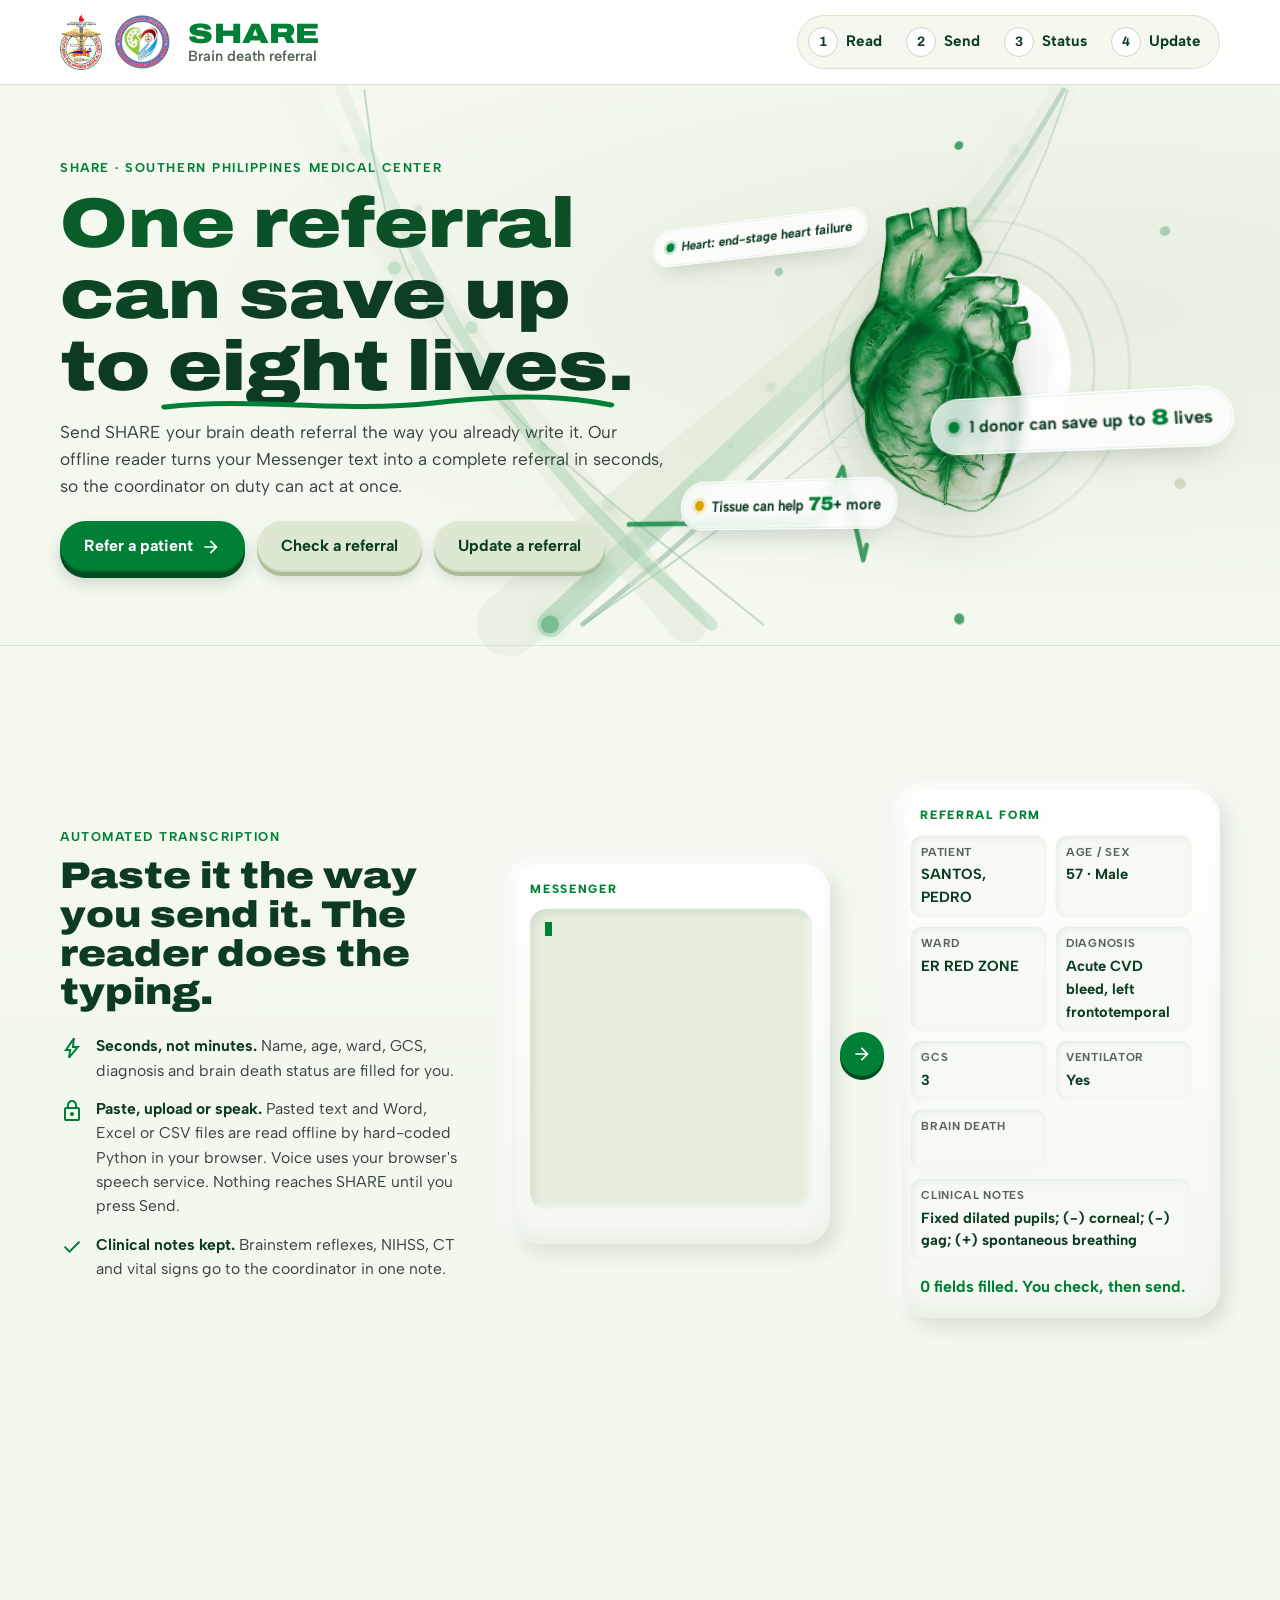
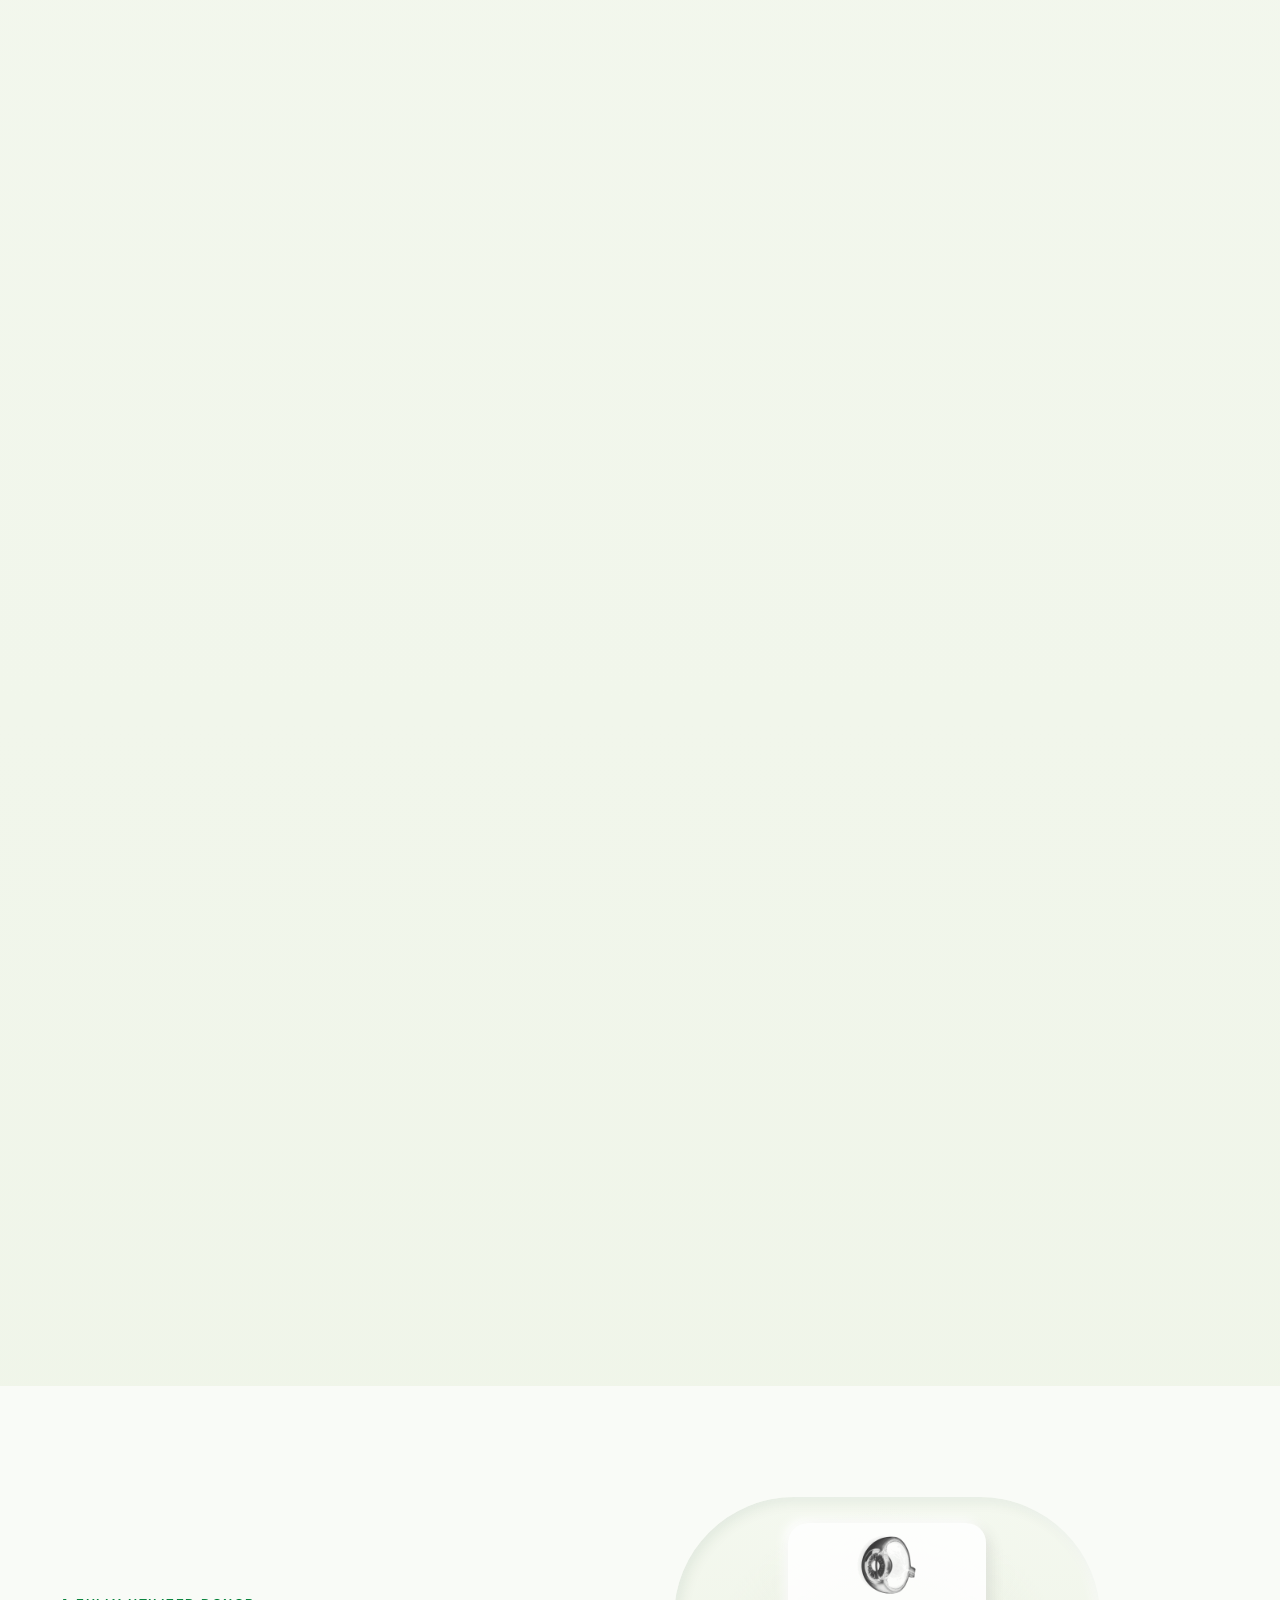
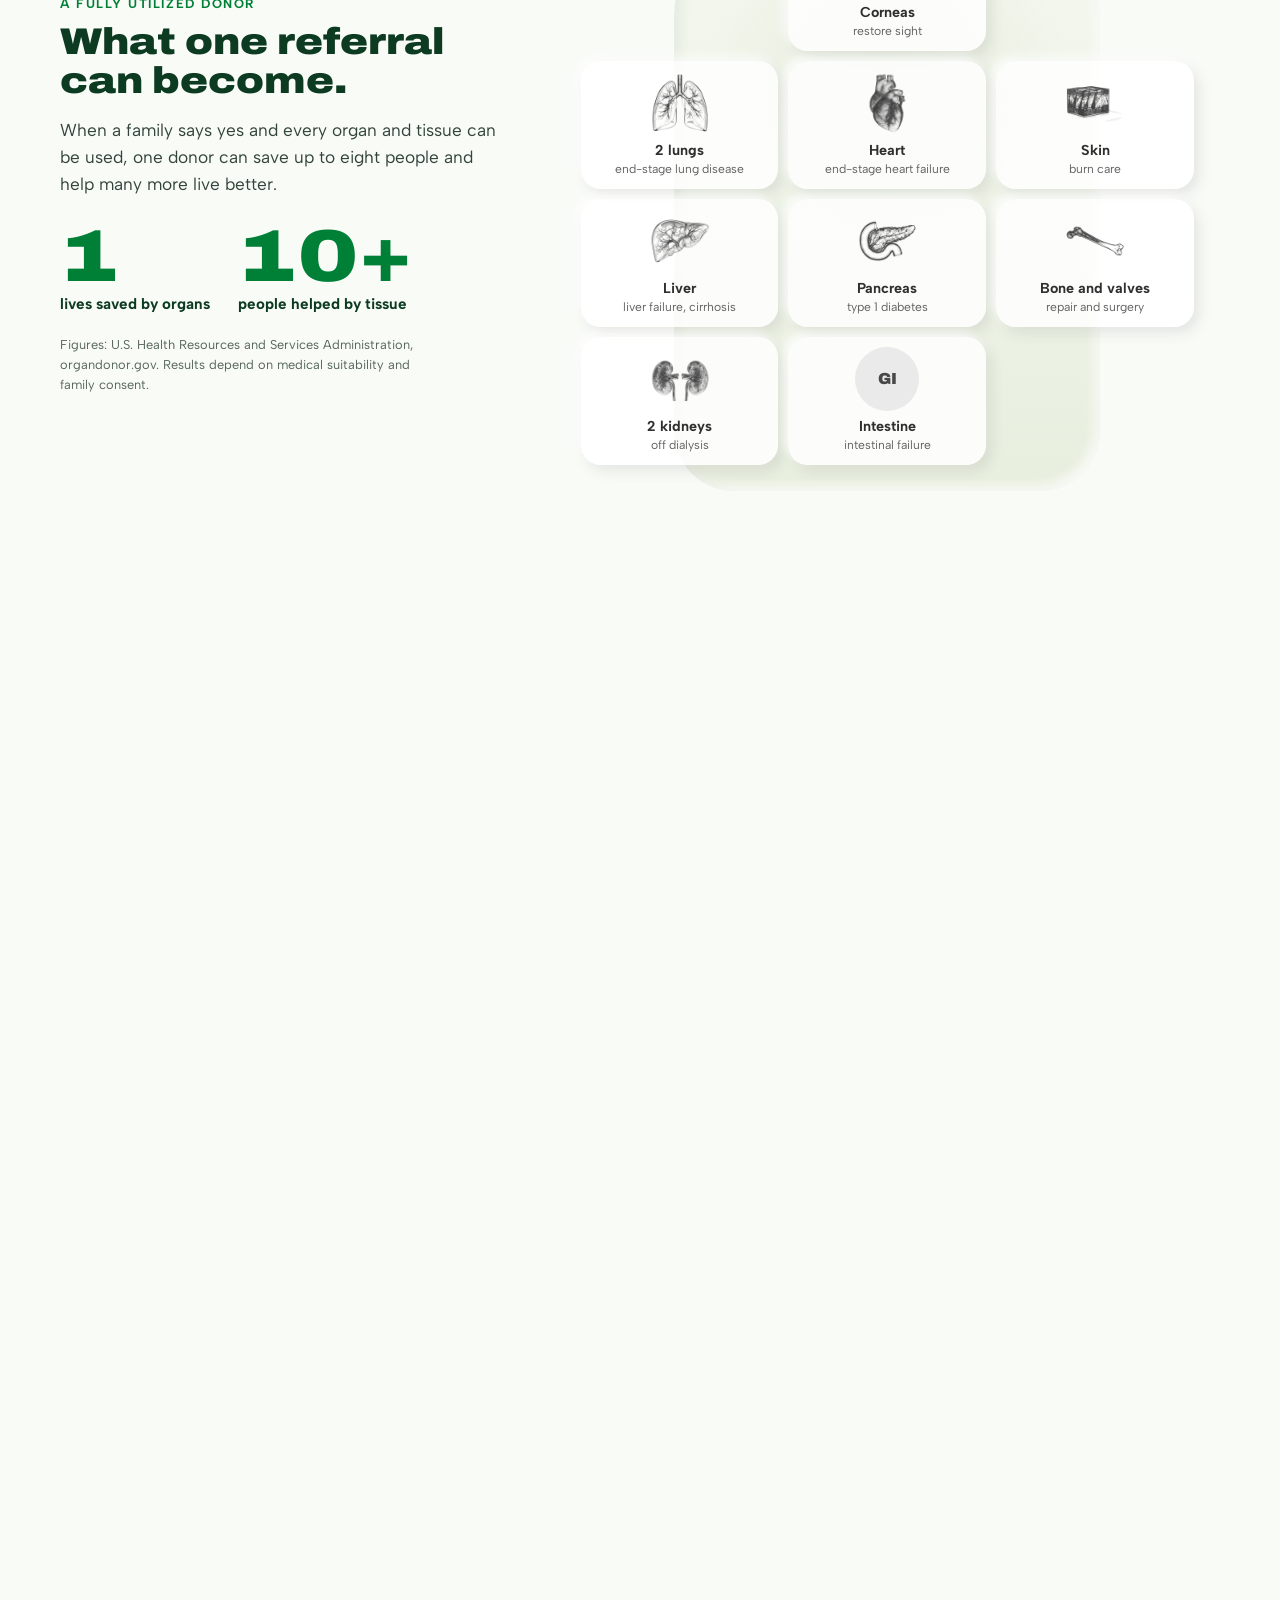
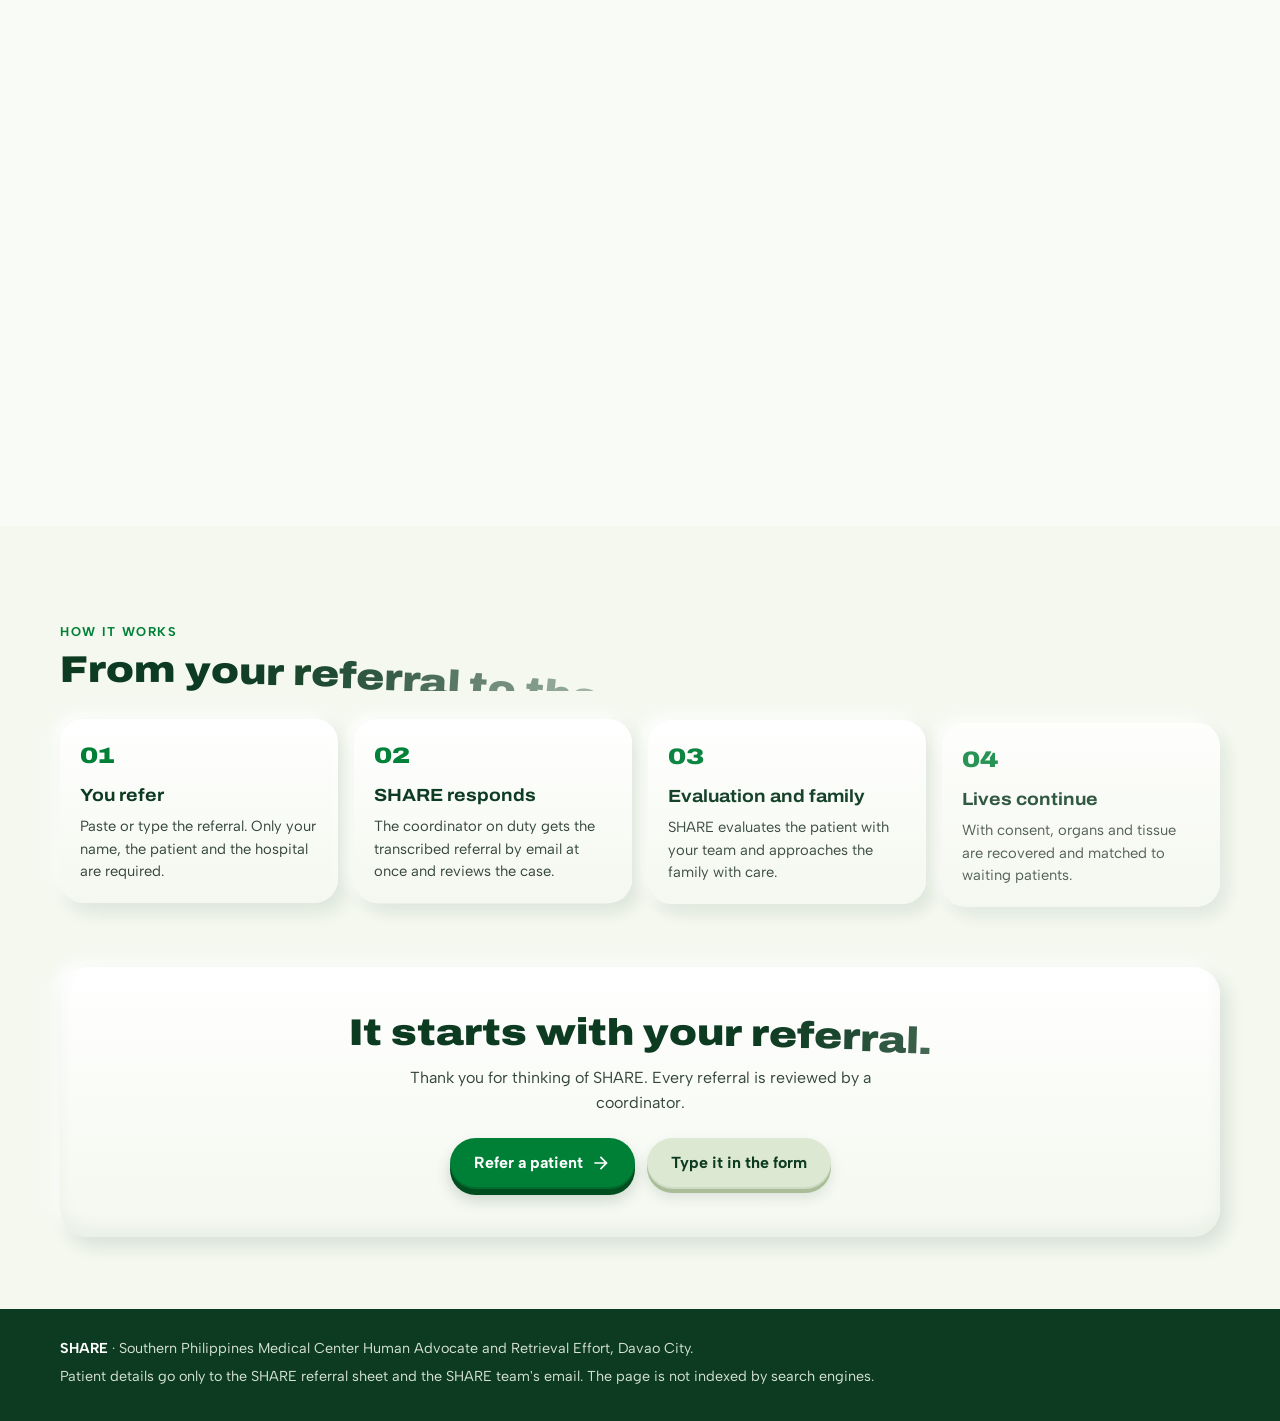
==== index.html @ 04773ea3 "Read page: upload Word, Excel, CSV or text files read offline, and speak via the browser speech serv" ====
<!doctype html>
<html lang="en">
<head>
  <meta charset="utf-8" />
  <meta name="viewport" content="width=device-width, initial-scale=1, viewport-fit=cover" />
  <title>SHARE brain death referral</title>
  <meta name="description" content="Refer a patient with brain death to SHARE. Paste the referral and the offline reader fills the form. One donor can save up to 8 lives." />
  <meta name="robots" content="noindex, nofollow" />
  <meta name="theme-color" content="#008037" />
  <script>
    // Old thank-you emails link to the site root with #status?ref=SHR-XXXXXX. Send them to the status page.
    (function () {
      var m = /^#status\?ref=([A-Za-z0-9-]+)/.exec(location.hash);
      if (m) location.replace('status.html?ref=' + encodeURIComponent(m[1].toUpperCase()));
    })();
  </script>
  <link rel="icon" type="image/png" href="assets/favicon.png" />
  <link rel="preconnect" href="https://fonts.googleapis.com" />
  <link rel="preconnect" href="https://fonts.gstatic.com" crossorigin />
  <link href="https://fonts.googleapis.com/css2?family=Albert+Sans:wght@400;500;600;700&family=Archivo:wdth,wght@62..125,500..900&display=swap" rel="stylesheet" />
  <link rel="stylesheet" href="css/styles.css?v=20" />
  <link rel="stylesheet" href="css/landing.css?v=3" />
  <link rel="preload" as="image" href="assets/art/heart.webp" />
  <script src="js/config.js?v=9"></script>
</head>
<body class="page-landing">
  <svg width="0" height="0" style="position:absolute" aria-hidden="true">
    <symbol id="i-arrow" viewBox="0 -960 960 960"><path d="M647-440H160v-80h487L423-744l57-56 320 320-320 320-57-56 224-224Z"/></symbol>
    <symbol id="i-bolt" viewBox="0 -960 960 960"><path d="m422-232 207-248H469l29-227-185 267h139l-30 208ZM320-80l40-280H160l360-520h80l-40 320h240L400-80h-80Z"/></symbol>
    <symbol id="i-lock" viewBox="0 -960 960 960"><path d="M240-80q-33 0-56.5-23.5T160-160v-400q0-33 23.5-56.5T240-640h40v-80q0-83 58.5-141.5T480-920q83 0 141.5 58.5T680-720v80h40q33 0 56.5 23.5T800-560v400q0 33-23.5 56.5T720-80H240Zm0-80h480v-400H240v400Zm240-120q33 0 56.5-23.5T560-360q0-33-23.5-56.5T480-440q-33 0-56.5 23.5T400-360q0 33 23.5 56.5T480-280ZM360-640h240v-80q0-50-35-85t-85-35q-50 0-85 35t-35 85v80Z"/></symbol>
    <filter id="organ-morph" x="-20%" y="-20%" width="140%" height="140%" color-interpolation-filters="sRGB">
      <feTurbulence type="fractalNoise" baseFrequency="0.014" numOctaves="2" seed="7" result="noise"/>
      <feDisplacementMap id="organ-morph-map" in="SourceGraphic" in2="noise" scale="0" xChannelSelector="R" yChannelSelector="G"/>
    </filter>
    <symbol id="i-check" viewBox="0 -960 960 960"><path d="M382-240 154-468l57-57 171 171 367-367 57 57-424 424Z"/></symbol>
  </svg>

  <a class="skip-link" href="#main">Skip to the content</a>

  <header class="topbar">
    <div class="wrap topbar-inner">
      <a class="brand" href="./" aria-label="SHARE referral, home page">
        <img class="brand-spmc" src="assets/spmc_logo.webp" width="42" height="56" alt="Southern Philippines Medical Center logo" />
        <img class="brand-share" src="assets/share_logo.webp" width="56" height="56" alt="SHARE logo" />
        <span class="brand-text"><b>SHARE</b><small>Brain death referral</small></span>
      </a>
      <nav class="stepnav" aria-label="Referral steps">
        <a href="read.html"><b>1</b><span>Read</span></a>
        <a href="form.html"><b>2</b><span>Send</span></a>
        <a href="status.html"><b>3</b><span>Status</span></a>
        <a href="update.html"><b>4</b><span>Update</span></a>
      </nav>
    </div>
  </header>

  <main id="main">
    <!-- Hero -->
    <section class="hero hero-landing" data-hero aria-labelledby="hero-title">
      <div class="wrap hero-grid">
        <div class="hero-copy">
          <p class="kicker">SHARE · Southern Philippines Medical Center</p>
          <h1 id="hero-title">One referral can save up to <span class="hl"><span class="hl-num">eight</span> lives<svg class="hl-line" viewBox="0 0 300 24" preserveAspectRatio="none" aria-hidden="true" focusable="false"><path pathLength="1" d="M4 16 C 60 6, 120 22, 180 12 S 270 6, 296 14"/></svg></span>.</h1>
          <p class="lede">Send SHARE your brain death referral the way you already write it. Our offline reader turns your Messenger text into a complete referral in seconds, so the coordinator on duty can act at once.</p>
          <div class="hero-actions">
            <a class="btn-primary" href="read.html">Refer a patient<svg class="icon" aria-hidden="true"><use href="#i-arrow"/></svg></a>
            <a class="btn-ghost" href="status.html">Check a referral</a>
            <a class="btn-ghost" href="update.html">Update a referral</a>
          </div>
        </div>
        <div class="stage" aria-hidden="true">
          <div class="scene">
            <span class="layer plane"></span>
            <span class="layer ring"></span>
            <svg class="layer pulse" viewBox="0 0 400 80"><path pathLength="1000" d="M0 50 H120 L135 50 L150 18 L165 72 L180 8 L195 50 H260 L272 50 L282 34 L292 50 H400"/></svg>
            <span class="layer orbit"><i></i><i></i><i></i><i></i><i></i><i></i></span>
            <span class="layer organ organ-stack" data-morph>
              <img class="is-on" src="assets/art/heart.webp" width="560" height="560" alt="" data-label="Heart: end-stage heart failure" />
              <img src="assets/art/lungs.webp" width="320" height="320" alt="" data-label="2 lungs: end-stage lung disease" />
              <img src="assets/art/liver.webp" width="560" height="560" alt="" data-label="Liver: liver failure, cirrhosis" />
              <img src="assets/art/kidneys.webp" width="560" height="560" alt="" data-label="2 kidneys: free 2 people from dialysis" />
              <img src="assets/art/pancreas.webp" width="320" height="320" alt="" data-label="Pancreas: type 1 diabetes" />
              <img src="assets/art/eyes.webp" width="320" height="320" alt="" data-label="Corneas: restore sight" />
            </span>
            <span class="layer glass chip-1"><b class="dot-ok"></b><span data-organ-label>Heart: end-stage heart failure</span></span>
            <span class="layer glass chip-2"><b class="dot-ok"></b><span>1 donor can save up to <strong data-count="8">8</strong> lives</span></span>
            <span class="layer glass chip-3"><b class="dot-wait"></b><span>Tissue can help <strong data-count="75">75</strong>+ more</span></span>
          </div>
        </div>
      </div>
    </section>

    <!-- Transcription demo: pinned, scroll-driven -->
    <section class="scrub demo" data-scrub="demo" aria-labelledby="demo-title">
      <div class="scrub-sticky">
        <div class="wrap demo-grid">
          <div class="demo-copy">
            <p class="kicker">Automated transcription</p>
            <h2 id="demo-title">Paste it the way you send it. The reader does the typing.</h2>
            <ul class="facts">
              <li><svg class="icon" aria-hidden="true"><use href="#i-bolt"/></svg><span><b>Seconds, not minutes.</b> Name, age, ward, GCS, diagnosis and brain death status are filled for you.</span></li>
              <li><svg class="icon" aria-hidden="true"><use href="#i-lock"/></svg><span><b>Paste, upload or speak.</b> Pasted text and Word, Excel or CSV files are read offline by hard-coded Python in your browser. Voice uses your browser's speech service. Nothing reaches SHARE until you press Send.</span></li>
              <li><svg class="icon" aria-hidden="true"><use href="#i-check"/></svg><span><b>Clinical notes kept.</b> Brainstem reflexes, NIHSS, CT and vital signs go to the coordinator in one note.</span></li>
            </ul>
          </div>

          <div class="demo-stage">
            <div class="panel demo-chat" aria-label="Example referral text">
              <p class="demo-label">Messenger</p>
              <pre class="demo-text" data-type>Good evening doctors!
Respectfully referring patient:
NAME: SANTOS, PEDRO
AGE/SEX: 57/M
LOCATION: ER RED ZONE
CURRENT WORKING IMPRESSION:
ACUTE CVD BLEED, LEFT FRONTOTEMPORAL, ICH SCORE 4
NEURO PE: GCS 3, fixed dilated pupils,
(-) corneal, (-) gag, (+) spontaneous breathing
Intubated, on MV
Will not proceed with BD yet.</pre>
            </div>
            <div class="demo-arrow" aria-hidden="true"><svg class="icon"><use href="#i-arrow"/></svg></div>
            <div class="panel demo-form" aria-label="Fields the reader fills">
              <p class="demo-label">Referral form</p>
              <dl class="demo-fields">
                <div data-field><dt>Patient</dt><dd>SANTOS, PEDRO</dd></div>
                <div data-field><dt>Age / sex</dt><dd>57 · Male</dd></div>
                <div data-field><dt>Ward</dt><dd>ER RED ZONE</dd></div>
                <div data-field><dt>Diagnosis</dt><dd>Acute CVD bleed, left frontotemporal</dd></div>
                <div data-field><dt>GCS</dt><dd>3</dd></div>
                <div data-field><dt>Ventilator</dt><dd>Yes</dd></div>
                <div data-field><dt>Brain death</dt><dd>Not yet</dd></div>
                <div data-field class="wide"><dt>Clinical notes</dt><dd>Fixed dilated pupils; (-) corneal; (-) gag; (+) spontaneous breathing</dd></div>
              </dl>
              <p class="demo-done"><span data-filled>8</span> fields filled. You check, then send.</p>
            </div>
          </div>
        </div>
      </div>
    </section>

    <!-- Donor body map: pinned, scroll-driven -->
    <section class="scrub donor" data-scrub="donor" aria-labelledby="donor-title">
      <div class="scrub-sticky">
        <div class="wrap donor-grid">
          <div class="donor-copy">
            <p class="kicker">A fully utilized donor</p>
            <h2 id="donor-title">What one referral can become.</h2>
            <p class="lede">When a family says yes and every organ and tissue can be used, one donor can save up to eight people and help many more live better.</p>
            <div class="tally" aria-live="off">
              <div><p class="num"><strong data-lives>8</strong></p><span>lives saved by organs</span></div>
              <div><p class="num"><strong data-tissue>75</strong>+</p><span>people helped by tissue</span></div>
            </div>
            <p class="source">Figures: U.S. Health Resources and Services Administration, organdonor.gov. Results depend on medical suitability and family consent.</p>
          </div>

          <ol class="body-map" aria-label="Organs and tissue from one donor">
            <li class="o-eyes" data-organ data-kind="tissue"><img src="assets/art/eyes.webp" width="320" height="320" alt="" loading="lazy" /><b>Corneas</b><span>restore sight</span></li>
            <li class="o-lungs" data-organ data-lives="2"><img src="assets/art/lungs.webp" width="320" height="320" alt="" loading="lazy" /><b>2 lungs</b><span>end-stage lung disease</span></li>
            <li class="o-heart" data-organ data-lives="1"><img src="assets/art/heart.webp" width="560" height="560" alt="" loading="lazy" /><b>Heart</b><span>end-stage heart failure</span></li>
            <li class="o-liver" data-organ data-lives="1"><img src="assets/art/liver.webp" width="560" height="560" alt="" loading="lazy" /><b>Liver</b><span>liver failure, cirrhosis</span></li>
            <li class="o-pancreas" data-organ data-lives="1"><img src="assets/art/pancreas.webp" width="320" height="320" alt="" loading="lazy" /><b>Pancreas</b><span>type 1 diabetes</span></li>
            <li class="o-kidneys" data-organ data-lives="2"><img src="assets/art/kidneys.webp" width="560" height="560" alt="" loading="lazy" /><b>2 kidneys</b><span>off dialysis</span></li>
            <li class="o-intestine" data-organ data-lives="1"><span class="no-art" aria-hidden="true">GI</span><b>Intestine</b><span>intestinal failure</span></li>
            <li class="o-skin" data-organ data-kind="tissue"><img src="assets/art/skin.webp" width="320" height="320" alt="" loading="lazy" /><b>Skin</b><span>burn care</span></li>
            <li class="o-bones" data-organ data-kind="tissue"><img src="assets/art/bones.webp" width="320" height="320" alt="" loading="lazy" /><b>Bone and valves</b><span>repair and surgery</span></li>
          </ol>
        </div>
      </div>
    </section>

    <!-- Path from referral to recipients -->
    <section class="path wrap" aria-labelledby="path-title">
      <p class="kicker">How it works</p>
      <h2 id="path-title">From your referral to the recipients.</h2>
      <ol class="path-steps">
        <li data-step><b>01</b><h3>You refer</h3><p>Paste or type the referral. Only your name, the patient and the hospital are required.</p></li>
        <li data-step><b>02</b><h3>SHARE responds</h3><p>The coordinator on duty gets the transcribed referral by email at once and reviews the case.</p></li>
        <li data-step><b>03</b><h3>Evaluation and family</h3><p>SHARE evaluates the patient with your team and approaches the family with care.</p></li>
        <li data-step><b>04</b><h3>Lives continue</h3><p>With consent, organs and tissue are recovered and matched to waiting patients.</p></li>
      </ol>
    </section>

    <!-- Final call to action -->
    <section class="cta wrap" aria-labelledby="cta-title">
      <div class="panel cta-panel">
        <h2 id="cta-title">It starts with your referral.</h2>
        <p>Thank you for thinking of SHARE. Every referral is reviewed by a coordinator.</p>
        <div class="hero-actions">
          <a class="btn-primary" href="read.html">Refer a patient<svg class="icon" aria-hidden="true"><use href="#i-arrow"/></svg></a>
          <a class="btn-ghost" href="form.html">Type it in the form</a>
        </div>
      </div>
    </section>
  </main>

  <footer class="footer">
    <div class="wrap">
      <p><b>SHARE</b> &middot; Southern Philippines Medical Center Human Advocate and Retrieval Effort, Davao City.</p>
      <p>Patient details go only to the SHARE referral sheet and the SHARE team's email. The page is not indexed by search engines.</p>
    </div>
  </footer>

  <script src="js/vendor/anime.umd.min.js?v=4.5.0"></script>
  <script src="js/common.js?v=3"></script>
  <script src="js/ribbon.js?v=6"></script>
  <script src="js/motion.js?v=8"></script>
  <script src="js/clickfx.js?v=3"></script>
  <script src="js/landing.js?v=3"></script>
</body>
</html>
---- css/styles.css ----
:root {
  --topbar-h: 84px;
  --green: #008037;
  --green-deep: #00612a;
  --green-ink: #0d3b21;
  --sage: #cdd8be;
  --sage-soft: #e6ecdd;
  --mist: #f4f8ef;
  --paper: #ffffff;
  --ink: #16261b;
  --text: #33443a;
  --muted: #55655a;
  --line: #d9e2cf;
  --error: #b3261e;
  --error-soft: #fbeceb;
  --warn: #8a5a00;
  --warn-soft: #fff4dc;
  --font-display: "Archivo", "Arial Black", Arial, sans-serif;
  --font-body: "Albert Sans", -apple-system, "Segoe UI", Roboto, Arial, sans-serif;
  --ease-out: cubic-bezier(0.16, 1, 0.3, 1);
  --radius: 18px;
  --gutter: clamp(16px, 4vw, 40px);
}

*, *::before, *::after { box-sizing: border-box; }
[hidden] { display: none !important; }
html { scroll-behavior: smooth; scroll-padding-top: calc(var(--topbar-h) + 16px); }
body {
  margin: 0;
  font-family: var(--font-body);
  font-size: 16px;
  line-height: 1.55;
  color: var(--text);
  background: var(--mist);
  -webkit-font-smoothing: antialiased;
}
img { display: block; max-width: 100%; }
h1, h2, legend { font-family: var(--font-display); color: var(--green-ink); }
a { color: var(--green-deep); }
.wrap { width: 100%; max-width: 1240px; margin: 0 auto; padding: 0 var(--gutter); }
.icon { width: 20px; height: 20px; fill: currentColor; flex: none; }
.sr-only { position: absolute; width: 1px; height: 1px; overflow: hidden; clip: rect(0 0 0 0); white-space: nowrap; }
.skip-link { position: absolute; left: 12px; top: -60px; z-index: 50; background: var(--green); color: #fff; padding: 10px 14px; border-radius: 10px; }
.skip-link:focus { top: 12px; }
:focus-visible { outline: 3px solid var(--green); outline-offset: 2px; }

/* Top bar */
.topbar { position: sticky; top: 0; z-index: 20; background: rgba(255, 255, 255, 0.94); backdrop-filter: blur(8px); border-bottom: 1px solid var(--line); }
.topbar-inner { display: flex; align-items: center; justify-content: space-between; min-height: var(--topbar-h); gap: 16px; }
.brand { display: flex; align-items: center; gap: 12px; text-decoration: none; color: var(--green-ink); }
.brand img { height: 56px; width: auto; transform-origin: 50% 60%; }
.brand-text { display: flex; flex-direction: column; line-height: 1.02; margin-left: 6px; }
.brand-text b { font-family: var(--font-display); font-stretch: 125%; font-weight: 900; font-size: 1.75rem; letter-spacing: 0.01em; color: var(--green); }
.brand-text small { font-size: 0.92rem; color: var(--muted); font-weight: 600; display: inline-block; }
.stepnav { display: flex; gap: 4px; padding: 4px; border-radius: 999px; background: var(--mist); border: 1px solid var(--line); }
.stepnav a { white-space: nowrap; padding: 6px 14px 6px 6px; border-radius: 999px; text-decoration: none; font-weight: 700; font-size: 0.95rem; color: var(--green-ink); min-height: 44px; display: inline-flex; align-items: center; gap: 8px; transition: background-color 160ms ease, color 160ms ease; }
.stepnav b { display: inline-grid; place-items: center; width: 30px; height: 30px; border-radius: 50%; background: var(--paper); border: 1.5px solid var(--sage); font-family: var(--font-display); font-size: 0.85rem; }
.stepnav a:hover { background: var(--sage-soft); }
.stepnav a[aria-current="page"] { background: var(--green); color: #fff; }
.stepnav a[aria-current="page"] b { background: #fff; color: var(--green); border-color: #fff; }

/* Hero: CSS 3D parallax. js/common.js owns --p (scroll 0..1), --tx and --ty (pointer -0.5..0.5). */
.hero { --p: 0; --tx: 0; --ty: 0; position: relative; overflow: clip; background: radial-gradient(120% 90% at 85% 40%, var(--sage-soft) 0%, var(--mist) 60%); border-bottom: 1px solid var(--line); }
.hero-grid { display: grid; grid-template-columns: minmax(0, 1.15fr) minmax(0, 1fr); align-items: center; gap: 24px; min-height: clamp(280px, 32vw, 380px); padding-top: clamp(20px, 4vw, 40px); padding-bottom: clamp(20px, 4vw, 40px); }
.hero-copy { position: relative; z-index: 2; transform: translateY(calc(var(--p) * 36px)); opacity: calc(1 - var(--p) * 0.6); }
.stage { position: relative; height: clamp(230px, 28vw, 340px); perspective: 900px; perspective-origin: 50% 40%; }
.scene { position: absolute; inset: 0; transform-style: preserve-3d;
  transform: rotateX(calc(14deg - var(--ty) * 10deg + var(--p) * 18deg)) rotateY(calc(-18deg + var(--tx) * 16deg)) translateY(calc(var(--p) * -40px)); }
.layer { position: absolute; display: block; pointer-events: none; }
.plane { inset: 12% 4% 2%; border-radius: 28px; transform: translateZ(-90px) rotateX(62deg) translateY(30%);
  background: linear-gradient(var(--line) 1px, transparent 1px) 0 0 / 28px 28px, linear-gradient(90deg, var(--line) 1px, transparent 1px) 0 0 / 28px 28px; opacity: 0.8;
  -webkit-mask-image: radial-gradient(closest-side, #000 40%, transparent); mask-image: radial-gradient(closest-side, #000 40%, transparent); }
.ring { left: 50%; top: 50%; width: 78%; aspect-ratio: 1; margin: -39% 0 0 -39%; border-radius: 50%; transform: translateZ(-40px);
  background: radial-gradient(closest-side, var(--paper) 52%, transparent 53%, transparent 63%, rgba(0, 128, 55, 0.14) 64%, transparent 65%, transparent 80%, rgba(0, 128, 55, 0.10) 81%, transparent 82%); }
.numeral { right: 2%; top: -2%; font-family: var(--font-display); font-weight: 900; font-stretch: 125%; font-size: clamp(5rem, 11vw, 9rem); line-height: 1; color: transparent; -webkit-text-stroke: 2px rgba(0, 128, 55, 0.35);
  transform: translateZ(-20px) translateY(calc(var(--p) * 60px)); }
.organ { left: 50%; top: 50%; width: 62%; height: auto; margin: -31% 0 0 -31%; transform: translateZ(60px) translateY(calc(var(--p) * -50px)); filter: drop-shadow(0 30px 24px rgba(13, 59, 33, 0.22)); }
.pulse { left: -6%; right: -6%; top: 74%; width: 112%; height: auto; overflow: visible; transform: translateZ(100px) translateY(calc(var(--p) * -30px)); }
.pulse path { fill: none; stroke: var(--green); stroke-width: 3; stroke-linecap: round; stroke-linejoin: round; opacity: 0.75;
  stroke-dasharray: 420 580; stroke-dashoffset: 0; }
.orbit { left: 50%; top: 50%; width: 92%; aspect-ratio: 1; margin: -46% 0 0 -46%; transform: translateZ(-10px); }
.orbit { container-type: inline-size; }
.orbit i { position: absolute; left: 50%; top: 50%; width: 10px; height: 10px; margin: -5px 0 0 -5px; border-radius: 50%; background: var(--green); opacity: 0.7; transform: rotate(var(--a, 0deg)) translateY(-50cqw); }
.orbit i:nth-child(2) { --a: 60deg; opacity: 0.3; }
.orbit i:nth-child(3) { --a: 120deg; background: var(--sage); opacity: 1; }
.orbit i:nth-child(4) { --a: 180deg; }
.orbit i:nth-child(5) { --a: 240deg; background: var(--sage); opacity: 1; }
.orbit i:nth-child(6) { --a: 300deg; opacity: 0.3; }
.glass { display: inline-flex; align-items: center; gap: 8px; padding: 8px 14px; border-radius: 999px; white-space: nowrap;
  font-size: 0.82rem; font-weight: 700; color: var(--green-ink); background: rgba(255, 255, 255, 0.78); border: 1px solid rgba(255, 255, 255, 0.9);
  box-shadow: 0 10px 24px -12px rgba(13, 59, 33, 0.35), inset 0 0 0 1px rgba(0, 128, 55, 0.08); backdrop-filter: blur(6px); }
.glass strong { font-family: var(--font-display); font-weight: 900; font-stretch: 115%; font-size: 1.25em; color: var(--green); font-variant-numeric: tabular-nums; }
.glass b { width: 9px; height: 9px; border-radius: 50%; flex: none; }
.dot-ok { background: var(--green); box-shadow: 0 0 0 3px rgba(0, 128, 55, 0.18); }
.dot-wait { background: #d9a400; box-shadow: 0 0 0 3px rgba(217, 164, 0, 0.2); }
.dot-idle { background: var(--line); }
.chip-1 { left: 0; top: 14%; transform: translateZ(140px) translateY(calc(var(--p) * -130px)); }
.chip-2 { right: 0; bottom: 18%; transform: translateZ(170px) translateY(calc(var(--p) * -180px)); }
.chip-3 { left: 8%; bottom: 2%; transform: translateZ(125px) translateY(calc(var(--p) * -90px)); }
.hero.is-live .pulse path { animation: pulse-run 2.6s linear infinite; }
.hero.is-live .orbit { animation: orbit-spin 24s linear infinite; }
.hero.is-live .dot-wait { animation: blink 1.4s ease-in-out infinite; }
.hero.is-live .organ { animation: float 7s ease-in-out infinite; }
.kicker { margin: 0 0 10px; font-size: 0.8rem; font-weight: 700; letter-spacing: 0.12em; text-transform: uppercase; color: var(--green); }
.hero h1 { margin: 0; font-stretch: 118%; font-weight: 900; font-size: clamp(2rem, 5.2vw, 3.6rem); line-height: 1.02; max-width: 16ch; }
.lede { margin: 16px 0 0; max-width: 62ch; font-size: 1.08rem; color: var(--text); }
.demo-banner { display: none; width: fit-content; margin: 16px 0 0; padding: 8px 14px; border-radius: 10px; background: var(--warn-soft); color: var(--warn); font-weight: 600; font-size: 0.92rem; }

.is-demo .demo-banner { display: block; }

/* Workspace */
.workspace { display: grid; gap: 20px; align-items: start; padding-top: 24px; padding-bottom: 48px; position: relative; z-index: 1; }
.reader-grid { grid-template-columns: minmax(0, 7fr) minmax(0, 5fr); }
.form-wrap { max-width: 900px; }
.panel {
  background: linear-gradient(180deg, #ffffff 0%, #f4f8ef 100%);
  border: 0;
  border-radius: 28px;
  box-shadow:
    inset 0 1px 0 #fff,
    inset 0 -10px 18px rgba(13, 59, 33, 0.04),
    7px 9px 18px rgba(13, 59, 33, 0.12),
    -6px -6px 14px rgba(255, 255, 255, 0.92);
}
.panel-head { display: flex; gap: 12px; align-items: flex-start; padding: 18px 20px 14px; box-shadow: inset 0 -1px 0 rgba(13, 59, 33, 0.08); }
.panel-head .icon { color: var(--green); margin-top: 4px; }
.panel-head h2 { margin: 0; font-size: 1.15rem; font-stretch: 110%; font-weight: 800; }
.panel-sub { margin: 2px 0 0; font-size: 0.9rem; color: var(--muted); }

/* Chat */
.chat { display: flex; flex-direction: column; }
.messages { overflow-y: auto; padding: 16px 20px; display: flex; flex-direction: column; gap: 10px; min-height: 220px; max-height: 420px; }

/* Found panel (reader page) */
.found { position: sticky; top: calc(var(--topbar-h) + 16px); display: flex; flex-direction: column; }
.found-body { padding: 14px 20px; }
.found-empty { margin: 0; color: var(--muted); font-size: 0.95rem; }
.found-list { margin: 0; display: grid; }
.found-list:not(:empty) {
  padding: 6px 12px;
  border-radius: 18px;
  background: #e5eedc;
  box-shadow:
    inset 4px 4px 10px rgba(13, 59, 33, 0.1),
    inset -3px -3px 8px rgba(255, 255, 255, 0.9);
}
.found-row { display: grid; grid-template-columns: minmax(0, 2fr) minmax(0, 3fr); gap: 10px; padding: 8px 0; border-bottom: 1px solid rgba(13, 59, 33, 0.08); animation: msg-in 260ms var(--ease-out) both; }
.found-row dt { font-size: 0.85rem; font-weight: 600; color: var(--muted); }
.found-row dd { margin: 0; font-weight: 600; color: var(--ink); overflow-wrap: anywhere; white-space: pre-line; }
.found-row.is-long { grid-template-columns: 1fr; gap: 4px; }
.found-row.is-long dd { font-weight: 500; font-size: 0.92rem; }
.found-missing p { margin: 12px 0 0; font-size: 0.9rem; color: var(--muted); }
.found-foot { display: flex; justify-content: flex-end; gap: 10px; padding: 14px 20px 18px; border-top: 1px solid var(--line); flex-wrap: wrap; }
.found-foot .btn-primary { flex: 1 1 auto; }
.filled-note { margin: 0; padding: 12px 16px; border-radius: 14px; background: #eaf6ea; border: 1px solid #7cb98c; color: var(--green-ink); font-size: 0.95rem; }
.msg { max-width: 92%; padding: 10px 14px; border-radius: 14px; font-size: 0.95rem; animation: msg-in 260ms var(--ease-out) both; overflow-wrap: anywhere; }
.msg p { margin: 0; }
.msg p + p, .msg ul + p, .msg p + ul { margin-top: 6px; }
.msg ul { margin: 0; padding-left: 18px; }
.msg-bot { align-self: flex-start; background: var(--mist); color: var(--ink); border-bottom-left-radius: 4px; }
.msg-user { align-self: flex-end; background: var(--green); color: #fff; border-bottom-right-radius: 4px; white-space: pre-wrap; max-height: 180px; overflow-y: auto; }
.msg-warn { background: var(--warn-soft); color: var(--warn); }
.msg-typing { display: inline-flex; gap: 4px; align-items: center; }
.msg-typing i { width: 6px; height: 6px; border-radius: 50%; background: var(--muted); animation: dot 1s infinite ease-in-out; }
.msg-typing i:nth-child(2) { animation-delay: 0.15s; }
.msg-typing i:nth-child(3) { animation-delay: 0.3s; }
.chips { display: flex; flex-wrap: wrap; gap: 6px; margin-top: 8px; }
.chip { font-size: 0.8rem; padding: 3px 9px; border-radius: 999px; background: var(--sage-soft); color: var(--green-ink); font-weight: 600; }
.chip-miss { background: var(--error-soft); color: var(--error); }
.composer { box-shadow: inset 0 1px 0 rgba(13, 59, 33, 0.08); padding: 12px 12px 16px; }
.composer textarea { width: 100%; resize: vertical; min-height: 92px; max-height: 240px; }
.composer-row { display: flex; justify-content: space-between; align-items: center; margin-top: 8px; gap: 8px; }

/* Inputs */
input, select, textarea {
  font: inherit; color: var(--ink); background: #f7faf3;
  border: 1.5px solid transparent; border-radius: 16px; padding: 10px 12px; min-height: 44px; width: 100%;
  transition: border-color 160ms ease, box-shadow 160ms ease, background-color 600ms ease;
  box-shadow:
    inset 3px 3px 7px rgba(13, 59, 33, 0.12),
    inset -2px -2px 5px rgba(255, 255, 255, 0.95);
}
input:hover, select:hover, textarea:hover { border-color: #b8c7a8; }
input:focus, select:focus, textarea:focus {
  outline: none;
  border-color: var(--green);
  box-shadow:
    inset 3px 3px 7px rgba(13, 59, 33, 0.1),
    inset -2px -2px 5px rgba(255, 255, 255, 0.95),
    0 0 0 3px rgba(0, 128, 55, 0.28);
}
.filled { background-color: #eaf6ea; border-color: #7cb98c; }
.invalid input, .invalid select, .invalid textarea { border-color: var(--error); box-shadow: inset 3px 3px 7px rgba(179, 38, 30, 0.12), 0 0 0 3px rgba(179, 38, 30, 0.2); }

/* Form */
.form-panel { padding: 8px 20px 20px; }
fieldset { border: 0; margin: 0; padding: 14px 0 6px; }
legend { font-size: 0.82rem; font-weight: 800; letter-spacing: 0.12em; text-transform: uppercase; color: var(--green); padding: 0; margin-bottom: 10px; float: left; width: 100%; }
legend + * { clear: both; }
.grid {
  display: grid;
  grid-template-columns: repeat(2, minmax(0, 1fr));
  gap: 12px 14px;
  padding: 14px;
  border-radius: 20px;
  background: #e5eedc;
  box-shadow:
    inset 5px 5px 12px rgba(13, 59, 33, 0.1),
    inset -4px -4px 10px rgba(255, 255, 255, 0.92);
}
.span-2 { grid-column: span 2; }
.field label, .field .label { display: block; font-size: 0.88rem; font-weight: 600; color: var(--green-ink); margin-bottom: 4px; }
.field-pair { display: grid; grid-template-columns: 1fr 1.4fr; gap: 10px; }
.req { font-size: 0.72rem; font-weight: 700; color: var(--green-deep); background: var(--sage-soft); border-radius: 6px; padding: 1px 6px; margin-left: 4px; vertical-align: 1px; }
.opt { font-weight: 500; color: var(--muted); font-size: 0.8rem; }
.err { display: none; margin: 4px 0 0; font-size: 0.82rem; color: var(--error); }
.invalid .err { display: block; }
.seg { display: flex; border: 1.5px solid var(--line); border-radius: 12px; overflow: hidden; min-height: 44px; }
.seg label { flex: 1; margin: 0; position: relative; }
.seg input { position: absolute; opacity: 0; inset: 0; width: 100%; height: 100%; margin: 0; cursor: pointer; min-height: 0; }
.seg span { display: flex; align-items: center; justify-content: center; height: 100%; min-height: 41px; font-size: 0.9rem; font-weight: 600; color: var(--muted); transition: background-color 160ms ease, color 160ms ease; }
.seg label + label span { border-left: 1px solid var(--line); }
.seg input:checked + span { background: var(--green); color: #fff; }
.seg input:focus-visible + span { box-shadow: inset 0 0 0 3px var(--green-ink); }
.seg.filled { border-color: #7cb98c; }
.hp { position: absolute; left: -9999px; }
.form-foot { display: flex; align-items: center; justify-content: space-between; gap: 16px; padding-top: 16px; flex-wrap: wrap; }
.form-msg { margin: 0; font-size: 0.92rem; color: var(--error); font-weight: 600; flex: 1 1 220px; }

/* Buttons */
button { font: inherit; cursor: pointer; }
.btn-primary, .btn-send, .btn-ghost {
  display: inline-flex; align-items: center; justify-content: center; gap: 8px; min-height: 44px;
  border-radius: 999px; font-weight: 700; text-decoration: none; border: 0;
  transition: box-shadow 140ms ease, background 160ms ease, opacity 160ms ease;
}
.btn-primary, .btn-send {
  background: #008037;
  color: #fff;
  box-shadow:
    inset 0 -2px 0 rgba(0, 40, 16, 0.22),
    0 6px 0 #004e1f,
    0 10px 16px rgba(13, 59, 33, 0.2);
}
.btn-primary { padding: 12px 24px; font-size: 1rem; }
.btn-send { padding: 10px 18px; }
.btn-primary:hover, .btn-send:hover {
  background: #00702f;
  box-shadow:
    inset 0 -2px 0 rgba(0, 40, 16, 0.22),
    0 7px 0 #004018,
    0 14px 18px rgba(13, 59, 33, 0.24);
}
.btn-primary:active, .btn-send:active {
  box-shadow:
    inset 0 3px 6px rgba(0, 30, 12, 0.35),
    0 1px 0 #004e1f;
}
.btn-primary:disabled, .btn-send:disabled {
  opacity: 0.6; cursor: progress;
  box-shadow: 0 2px 0 #004e1f;
}
/* Ghost buttons: sage clay, no white face. */
.btn-ghost {
  background: #dde8d2;
  color: var(--green-ink);
  padding: 8px 16px;
  box-shadow:
    inset 0 -2px 0 rgba(13, 59, 33, 0.08),
    0 4px 0 #a9be98,
    0 8px 14px rgba(13, 59, 33, 0.12);
}
.btn-ghost:hover {
  background: #d1e0c3;
  box-shadow:
    inset 0 -2px 0 rgba(13, 59, 33, 0.08),
    0 5px 0 #9bb389,
    0 10px 16px rgba(13, 59, 33, 0.14);
}
.btn-ghost:active {
  box-shadow:
    inset 0 3px 6px rgba(13, 59, 33, 0.18),
    0 1px 0 #a9be98;
}
/* Click burst particles (js/clickfx.js). */
.burst { position: fixed; left: 0; top: 0; width: 0; height: 0; pointer-events: none; z-index: 60; }
.burst i { position: absolute; left: -5px; top: -5px; width: 10px; height: 10px; border-radius: 50%; background: #008037; box-shadow: 0 0 8px rgba(0, 128, 55, 0.55); }
.burst i.is-sage { background: #9cc48a; box-shadow: 0 0 8px rgba(156, 196, 138, 0.7); }
.burst i.is-ring { width: 16px; height: 16px; left: -8px; top: -8px; background: transparent; border: 2px solid #008037; box-shadow: none; }
.burst i.is-ring.is-sage { border-color: #9cc48a; }
.burst i.is-spark { width: 3px; height: 12px; left: -1.5px; top: -6px; border-radius: 2px; background: #00612a; }
.spinner { display: none; width: 18px; height: 18px; border: 2.5px solid rgba(255, 255, 255, 0.4); border-top-color: #fff; border-radius: 50%; animation: spin 700ms linear infinite; }
.busy .spinner { display: inline-block; }

/* Success */
.success { padding: 28px 8px 12px; text-align: center; animation: msg-in 360ms var(--ease-out) both; }
.success:focus { outline: none; }
.success-icon { width: 56px; height: 56px; color: var(--green); margin: 0 auto 8px; display: block; }
.success h2 { font-stretch: 115%; font-weight: 900; font-size: clamp(1.5rem, 3vw, 2rem); margin: 0 0 8px; }
.success p { margin: 0 auto 10px; max-width: 46ch; }
.ok-quiet { color: var(--green-deep); font-weight: 600; }
.ref-box {
  display: inline-flex; align-items: center; gap: 12px; margin: 10px 0; padding: 10px 12px 10px 18px;
  border: 0; border-radius: 18px; background: #e5eedc; flex-wrap: wrap; justify-content: center;
  box-shadow: inset 4px 4px 8px rgba(13, 59, 33, 0.1), inset -3px -3px 6px rgba(255, 255, 255, 0.9);
}
.ref-box span { font-size: 0.8rem; text-transform: uppercase; letter-spacing: 0.12em; color: var(--muted); font-weight: 700; }
.ref-box b { font-family: ui-monospace, "Cascadia Mono", Consolas, monospace; font-size: 1.35rem; color: var(--green-ink); letter-spacing: 0.04em; }
.ok-mail { font-size: 0.9rem; color: var(--muted); }
.success-actions { display: flex; gap: 10px; justify-content: center; flex-wrap: wrap; margin-top: 14px; }

/* Status */
.status { max-width: 820px; }
.status-panel { padding: 22px; }
.status-panel > h2 { margin: 0; font-stretch: 112%; font-weight: 900; font-size: clamp(1.4rem, 3vw, 1.9rem); }
.status-form { display: flex; gap: 10px; margin-top: 14px; max-width: 460px; }
.status-form input { font-family: ui-monospace, "Cascadia Mono", Consolas, monospace; text-transform: uppercase; letter-spacing: 0.06em; }
.status-result { margin-top: 18px; max-width: 760px; }
.steps {
  list-style: none; margin: 0; padding: 18px; display: grid; grid-template-columns: repeat(4, minmax(0, 1fr)); gap: 8px;
  background: #e5eedc; border: 0; border-radius: 20px;
  box-shadow: inset 4px 4px 10px rgba(13, 59, 33, 0.1), inset -3px -3px 8px rgba(255, 255, 255, 0.9);
}
.steps li { position: relative; padding-top: 22px; font-size: 0.88rem; font-weight: 600; color: var(--muted); }
.steps li::before { content: ""; position: absolute; top: 4px; left: 0; right: 0; height: 6px; border-radius: 6px; background: var(--line); }
.steps li.done { color: var(--green-ink); }
.steps li.done::before { background: var(--green); }
.steps li.now { color: var(--green); }
.steps li.now::before { background: var(--green); box-shadow: 0 0 0 4px rgba(0, 128, 55, 0.18); }
.status-meta { margin: 10px 0 0; font-size: 0.9rem; color: var(--muted); }
.status-card { animation: msg-in 320ms var(--ease-out) both; }
.status-card .steps { margin-top: 12px; }
.status-ref { margin: 0; font-family: ui-monospace, "Cascadia Mono", Consolas, monospace; font-weight: 700; color: var(--muted); letter-spacing: 0.06em; }
.status-now { margin: 2px 0 0; font-stretch: 115%; font-weight: 900; font-size: clamp(1.5rem, 4vw, 2.2rem); color: var(--green); }
.status-error { color: var(--error); font-weight: 600; }

/* Footer */
.footer { background: var(--green-ink); color: #d7e4d2; padding: 28px 0; font-size: 0.9rem; }
.footer p { margin: 0 0 6px; }
.footer b { color: #fff; }

@keyframes msg-in { from { opacity: 0; transform: translateY(8px); } to { opacity: 1; transform: none; } }
@keyframes dot { 0%, 80%, 100% { opacity: 0.3; transform: translateY(0); } 40% { opacity: 1; transform: translateY(-3px); } }
@keyframes pulse-run { from { stroke-dashoffset: 1000; } to { stroke-dashoffset: 0; } }
@keyframes orbit-spin { from { transform: translateZ(-10px) rotate(0deg); } to { transform: translateZ(-10px) rotate(360deg); } }
@keyframes blink { 50% { opacity: 0.35; } }
@keyframes float { 0%, 100% { translate: 0 0; } 50% { translate: 0 -10px; } }
@keyframes spin { to { transform: rotate(360deg); } }

@media (max-width: 960px) {
  .reader-grid { grid-template-columns: 1fr; }
  .found { position: static; }
}
@media (max-width: 720px) {
  .hero-grid { grid-template-columns: 1fr; min-height: 0; gap: 0; }
  .stage { order: -1; height: 150px; }
  .hero-grid { padding-top: 8px; }
  .brand-text { display: none; }
  :root { --topbar-h: 68px; }
  .brand img { height: 44px; }
  .organ { width: 40%; margin: -20% 0 0 -20%; }
  .ring { width: 56%; margin: -28% 0 0 -28%; }
  .glass { font-size: 0.72rem; padding: 6px 10px; }
  .chip-1, .chip-3, .orbit { display: none; }
  .chip-2 { right: 4%; bottom: 12%; }
  .pulse { left: 12%; width: 76%; top: 60%; }
  .numeral { font-size: 4.5rem; }
  .stepnav a { padding: 4px; }
  .stepnav span { position: absolute; width: 1px; height: 1px; overflow: hidden; clip: rect(0 0 0 0); }
  .stepnav a[aria-current="page"] { padding-right: 12px; }
  .stepnav a[aria-current="page"] span { position: static; width: auto; height: auto; overflow: visible; clip: auto; }
}
@media (max-width: 560px) {
  .grid { grid-template-columns: 1fr; }
  .span-2 { grid-column: auto; }
  .brand-text small { display: none; }
  .form-panel { padding: 4px 14px 16px; }
  .form-foot .btn-primary { width: 100%; }
  .steps { grid-template-columns: repeat(2, minmax(0, 1fr)); }
  .status-form { max-width: none; }
}
@media (max-width: 380px) {
  .brand img + img { display: none; }
}
@media (prefers-reduced-motion: reduce) {
  .hero, .hero * { --p: 0 !important; --tx: 0 !important; --ty: 0 !important; }
  .hero-copy { transform: none; opacity: 1; }
  .pulse path { stroke-dasharray: none; }
  *, *::before, *::after { animation-duration: 1ms !important; animation-iteration-count: 1 !important; transition-duration: 1ms !important; }
  html { scroll-behavior: auto; }
}

@view-transition { navigation: auto; }
::view-transition-old(root), ::view-transition-new(root) { animation-duration: 220ms; }

/* Flowing ribbon background (js/ribbon.js). Fixed behind the content on every page. */
.ribbon-bg { position: fixed; inset: 0; width: 100%; height: 100%; z-index: 0; pointer-events: none; opacity: 0.45; }
.ribbon-bg.is-landing { position: absolute; top: 0; left: 0; right: 0; bottom: auto; opacity: 0.9; }
.ribbon-head { fill: #008037; filter: drop-shadow(0 0 8px rgba(0, 128, 55, 0.55)); }
.ribbon-dot { fill: #008037; filter: drop-shadow(0 0 6px rgba(0, 128, 55, 0.7)); }
.ribbon-dot.is-sage { fill: #9cc48a; }
@media (prefers-reduced-motion: reduce) { .ribbon-head, .ribbon-dot { display: none; } }
main, .footer { position: relative; z-index: 1; }
.hero { background: radial-gradient(120% 90% at 85% 40%, rgba(230, 236, 221, 0.85) 0%, rgba(244, 248, 239, 0.45) 60%); }

/* Landing title: ribbon underline under "eight lives" (drawn by js/motion.js). */
.hl { position: relative; white-space: nowrap; }
.hl-line { position: absolute; left: -2%; bottom: -0.14em; width: 104%; height: 0.34em; overflow: visible; pointer-events: none; }
.hl-line path { fill: none; stroke: var(--green); stroke-width: 5; stroke-linecap: round; stroke-dasharray: 1; stroke-dashoffset: 0; }
.hl-num { display: inline-block; transform-origin: 50% 60%; }

/* Update page */
.update-wrap { max-width: 900px; }
.update-panel { padding: 22px; }
.update-h { margin: 0 0 12px; font-stretch: 112%; font-weight: 900; font-size: clamp(1.25rem, 2.6vw, 1.6rem); }
.for-ref { font-family: ui-monospace, "Cascadia Mono", Consolas, monospace; font-size: 0.95rem; color: var(--green); margin-left: 6px; }
.find-help { margin-top: 10px; }
.found-refs { display: grid; gap: 10px; margin-top: 14px; }
.ref-card { display: flex; gap: 12px; align-items: center; padding: 12px 14px; border-radius: 16px; background: #f7faf3; cursor: pointer;
  box-shadow: inset 3px 3px 7px rgba(13, 59, 33, 0.08), inset -2px -2px 5px rgba(255, 255, 255, 0.95); border: 1.5px solid transparent; }
.ref-card input { width: 20px; height: 20px; min-height: 0; accent-color: var(--green); flex: none; box-shadow: none; }
.ref-card:has(input:checked) { border-color: var(--green); background: #eaf6ea; }
.ref-body { display: grid; gap: 2px; }
.ref-body b { font-family: ui-monospace, "Cascadia Mono", Consolas, monospace; color: var(--green-ink); }
.ref-body small { color: var(--muted); }
.paste-update { margin-bottom: 16px; }
.paste-update label { display: block; font-size: 0.88rem; font-weight: 600; color: var(--green-ink); margin-bottom: 4px; }
.paste-update textarea { min-height: 96px; resize: vertical; }
.checks { display: flex; flex-wrap: wrap; gap: 12px; }
.check { display: inline-flex; align-items: center; gap: 10px; min-height: 44px; padding: 8px 14px; border-radius: 14px; background: #f7faf3; cursor: pointer; font-weight: 600; color: var(--green-ink);
  box-shadow: inset 3px 3px 7px rgba(13, 59, 33, 0.08), inset -2px -2px 5px rgba(255, 255, 255, 0.95); }
.check input { width: 20px; height: 20px; min-height: 0; accent-color: var(--green); box-shadow: none; }
.check:has(input:checked) { background: #eaf6ea; outline: 1.5px solid #7cb98c; }
.status-update { margin-top: 14px; }

/* Landing hero organ morph (js/motion.js). The stack keeps the organ box square; images cross-fade inside it. */
.organ-stack { aspect-ratio: 1; height: auto; }
.organ-stack img { position: absolute; inset: 0; width: 100%; height: 100%; object-fit: contain; opacity: 0; }
.organ-stack img.is-on { opacity: 1; }
.organ-stack.is-morphing img { filter: url(#organ-morph); will-change: opacity, transform; }
.chip-1 [data-organ-label] { display: inline-block; }

/* Reader composer: upload and speak */
.composer-tools { display: flex; gap: 8px; flex-wrap: wrap; }
.upload-btn { cursor: pointer; }
.composer-note { margin: 8px 2px 0; font-size: 0.8rem; color: var(--muted); }
#mic-btn.is-live { background: #b3261e; color: #fff; box-shadow: 0 4px 0 #7a1813, 0 0 0 4px rgba(179, 38, 30, 0.18); animation: mic-pulse 1.2s ease-in-out infinite; }
@keyframes mic-pulse { 50% { box-shadow: 0 4px 0 #7a1813, 0 0 0 9px rgba(179, 38, 30, 0.08); } }
---- css/landing.css ----
/* Landing page. Pinned scroll sections are driven by js/landing.js through --p (0..1) and state classes. */

.hero-landing .hero-grid { min-height: clamp(420px, 44vw, 560px); }
.hero-landing h1 { font-size: clamp(2.3rem, 5.6vw, 4.4rem); max-width: 14ch; }
.hero-actions { display: flex; flex-wrap: wrap; gap: 12px; margin-top: 22px; }
.hero-actions .btn-primary, .hero-actions .btn-ghost { padding: 13px 24px; font-size: 1rem; }

/* Pinned sections */
.scrub { position: relative; height: 260vh; }
.scrub-sticky { position: sticky; top: var(--topbar-h); height: calc(100vh - var(--topbar-h)); display: flex; align-items: center; overflow: hidden; }
.scrub h2, .path h2, .cta h2 { margin: 0; font-stretch: 115%; font-weight: 900; font-size: clamp(1.6rem, 2.9vw, 2.4rem); line-height: 1.05; color: var(--green-ink); }

/* Demo */
.demo { background: linear-gradient(180deg, rgba(244, 248, 239, 0.55) 0%, rgba(238, 244, 231, 0.7) 100%); }
.demo-grid { display: grid; grid-template-columns: minmax(0, 4fr) minmax(0, 7fr); gap: clamp(20px, 4vw, 48px); align-items: center; }
.facts { list-style: none; margin: 22px 0 0; padding: 0; display: grid; gap: 14px; }
.facts li { display: flex; gap: 12px; align-items: flex-start; font-size: 0.98rem; }
.facts .icon { color: var(--green); width: 24px; height: 24px; margin-top: 2px; }
.facts b { color: var(--green-ink); }
.demo-stage { display: grid; grid-template-columns: minmax(0, 1fr) auto minmax(0, 1fr); gap: 14px; align-items: center; }
.demo-chat, .demo-form { padding: 16px 18px 18px; min-height: 380px; }
.demo-label { margin: 0 0 10px; font-size: 0.75rem; font-weight: 800; letter-spacing: 0.14em; text-transform: uppercase; color: var(--green); }
.demo-text { margin: 0; white-space: pre-wrap; word-break: break-word; font: 0.82rem/1.55 ui-monospace, "Cascadia Mono", Consolas, monospace; color: var(--ink);
  background: #e5eedc; border-radius: 16px; padding: 12px 14px; min-height: 300px;
  box-shadow: inset 3px 3px 8px rgba(13, 59, 33, 0.1), inset -2px -2px 6px rgba(255, 255, 255, 0.9); }
.demo-text.is-typing::after { content: ""; display: inline-block; width: 7px; height: 1.05em; margin-left: 1px; vertical-align: -2px; background: var(--green); animation: caret 0.9s steps(1) infinite; }
.demo-arrow { width: 44px; height: 44px; border-radius: 50%; display: grid; place-items: center; background: var(--green); color: #fff;
  box-shadow: 0 4px 0 #004e1f; transform: translateX(calc((var(--p, 1) - 0.5) * 8px)); }
.demo-fields { margin: 0; display: grid; grid-template-columns: repeat(2, minmax(0, 1fr)); gap: 8px; }
.demo-fields > div { padding: 8px 10px; border-radius: 12px; background: #f7faf3; border: 1.5px solid transparent;
  box-shadow: inset 2px 2px 6px rgba(13, 59, 33, 0.08); transition: background-color 260ms ease, border-color 260ms ease, transform 320ms var(--ease-out); }
.demo-fields .wide { grid-column: span 2; }
.demo-fields dt { font-size: 0.72rem; font-weight: 700; color: var(--muted); text-transform: uppercase; letter-spacing: 0.06em; }
.demo-fields dd { margin: 2px 0 0; font-weight: 700; color: var(--green-ink); font-size: 0.92rem; transition: opacity 260ms ease; }
.demo-fields > div.is-on { background: #eaf6ea; border-color: #7cb98c; }
.demo-done { margin: 14px 0 0; font-weight: 700; color: var(--green); }

/* Hidden start states only while a section is pinned and motion is allowed. Without JS everything shows filled. */
.is-scrub .demo-fields > div:not(.is-on) { transform: translateX(-10px); }
.is-scrub .demo-fields > div:not(.is-on) dd { opacity: 0; }
.is-scrub .demo-done:not(.is-on) { opacity: 0; }

/* Donor */
.donor { background: rgba(255, 255, 255, 0.5); }
.donor-grid { display: grid; grid-template-columns: minmax(0, 4fr) minmax(0, 6fr); gap: clamp(20px, 4vw, 56px); align-items: center; }
.tally { display: flex; gap: 28px; margin-top: 22px; flex-wrap: wrap; }
.tally div { display: flex; flex-direction: column; }
.tally .num { margin: 0; font-family: var(--font-display); font-weight: 900; font-stretch: 125%; font-size: clamp(3rem, 6vw, 4.6rem); line-height: 1; color: var(--green); }
.tally strong { font-family: var(--font-display); font-weight: 900; font-stretch: 125%; font-size: clamp(3rem, 6vw, 4.6rem); line-height: 1; color: var(--green); font-variant-numeric: tabular-nums; }
.tally span { font-weight: 700; color: var(--green-ink); font-size: 0.95rem; }
.source { margin: 18px 0 0; font-size: 0.8rem; color: var(--muted); max-width: 46ch; }

.body-map { list-style: none; margin: 0; padding: 26px; position: relative; display: grid; gap: 10px;
  grid-template-columns: repeat(3, minmax(0, 1fr));
  grid-template-areas: ". eyes ." "lungs heart skin" "liver pancreas bones" "kidneys intestine ."; }
.body-map::before { content: ""; position: absolute; inset: 0 18% 0; border-radius: 120px 120px 60px 60px; z-index: -1;
  background: radial-gradient(60% 40% at 50% 30%, var(--sage-soft), transparent 70%), linear-gradient(180deg, #f4f8ef, #e8efdf);
  box-shadow: inset 4px 4px 14px rgba(13, 59, 33, 0.08), inset -4px -4px 12px rgba(255, 255, 255, 0.9); }
.body-map li { display: flex; flex-direction: column; align-items: center; text-align: center; padding: 10px 8px 12px; border-radius: 20px;
  background: rgba(255, 255, 255, 0.86); box-shadow: 5px 6px 14px rgba(13, 59, 33, 0.1), -4px -4px 10px rgba(255, 255, 255, 0.9);
  transition: opacity 360ms ease, filter 360ms ease, transform 420ms var(--ease-out), box-shadow 360ms ease; }
.body-map img, .no-art { width: 64px; height: 64px; object-fit: contain; }
.no-art { display: grid; place-items: center; border-radius: 50%; background: var(--sage-soft); color: var(--green-deep); font-family: var(--font-display); font-weight: 900; }
.body-map b { margin-top: 4px; font-size: 0.9rem; color: var(--green-ink); }
.body-map li > span:last-child { font-size: 0.76rem; color: var(--muted); line-height: 1.3; }
.body-map li.is-on { box-shadow: 0 0 0 2px var(--green), 5px 6px 18px rgba(0, 128, 55, 0.22); }
.body-map li[data-kind="tissue"].is-on { box-shadow: 0 0 0 2px #c79a1a, 5px 6px 18px rgba(199, 154, 26, 0.22); }
.is-scrub .body-map li:not(.is-on) { opacity: 0.38; filter: grayscale(1); transform: scale(0.94); }
.o-eyes { grid-area: eyes; } .o-lungs { grid-area: lungs; } .o-heart { grid-area: heart; } .o-skin { grid-area: skin; }
.o-liver { grid-area: liver; } .o-pancreas { grid-area: pancreas; } .o-bones { grid-area: bones; }
.o-kidneys { grid-area: kidneys; } .o-intestine { grid-area: intestine; }

/* Path */
.path { padding-top: clamp(56px, 8vw, 96px); padding-bottom: 32px; }
.path-steps { list-style: none; margin: 28px 0 0; padding: 0; display: grid; grid-template-columns: repeat(4, minmax(0, 1fr)); gap: 16px; counter-reset: none; }
.path-steps li { padding: 20px; border-radius: 24px; background: linear-gradient(180deg, #fff, #f4f8ef);
  box-shadow: inset 0 1px 0 #fff, 7px 9px 18px rgba(13, 59, 33, 0.1), -6px -6px 14px rgba(255, 255, 255, 0.92); }
.path-steps b { font-family: var(--font-display); font-weight: 900; font-stretch: 125%; color: var(--green); font-size: 1.4rem; }
.path-steps h3 { margin: 8px 0 6px; font-family: var(--font-display); font-stretch: 110%; color: var(--green-ink); font-size: 1.1rem; }
.path-steps p { margin: 0; font-size: 0.92rem; }

/* CTA */
.cta { padding-top: 32px; padding-bottom: 72px; }
.cta-panel { padding: clamp(24px, 5vw, 48px); text-align: center; }
.cta-panel p { margin: 12px auto 0; max-width: 50ch; }
.cta-panel .hero-actions { justify-content: center; }

@keyframes caret { 50% { opacity: 0; } }

@media (max-width: 1000px) {
  .demo-grid, .donor-grid { grid-template-columns: 1fr; }
  .path-steps { grid-template-columns: repeat(2, minmax(0, 1fr)); }
}
/* Below 1000 px or short screens the sections are not pinned: content shows in normal flow, filled. */
@media (max-width: 1000px), (max-height: 700px) {
  .scrub { height: auto; }
  .scrub-sticky { position: static; height: auto; padding: 48px 0; overflow: visible; }
}
@media (max-width: 720px) {
  .demo-stage { grid-template-columns: 1fr; }
  .demo-arrow { transform: rotate(90deg); justify-self: center; }
  .demo-chat, .demo-form { min-height: 0; }
  .demo-text { min-height: 0; }
  .body-map { grid-template-columns: repeat(3, minmax(0, 1fr)); gap: 8px;
    grid-template-areas: "heart lungs liver" "kidneys pancreas intestine" "eyes skin bones"; padding: 0; }
  .body-map li { padding: 8px 4px 10px; border-radius: 16px; }
  .body-map img, .no-art { width: 44px; height: 44px; }
  .body-map b { font-size: 0.8rem; }
  .body-map li > span:last-child { font-size: 0.68rem; }
  .body-map::before { display: none; }
  .path-steps { grid-template-columns: 1fr; }
}
@media (prefers-reduced-motion: reduce) {
  .scrub { height: auto; }
  .scrub-sticky { position: static; height: auto; padding: 48px 0; }
  .demo-text.is-typing::after { display: none; }
}
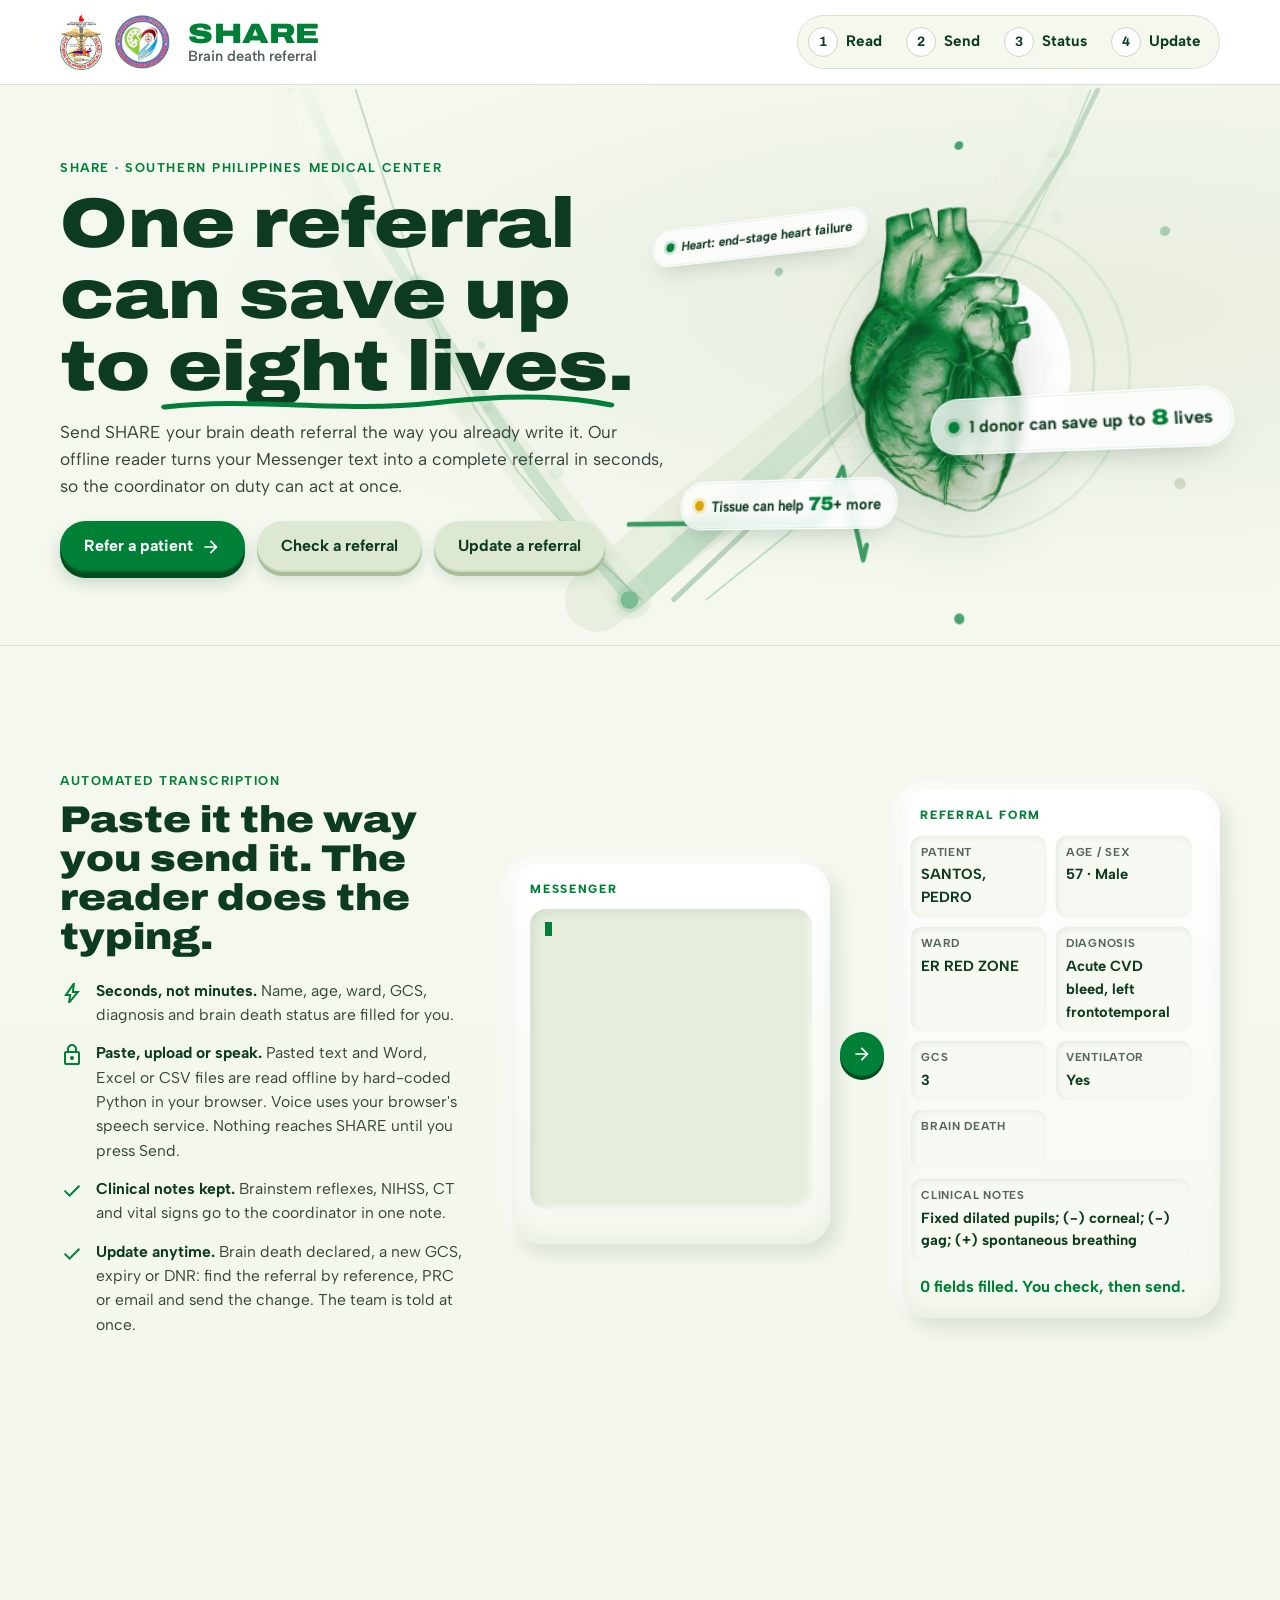
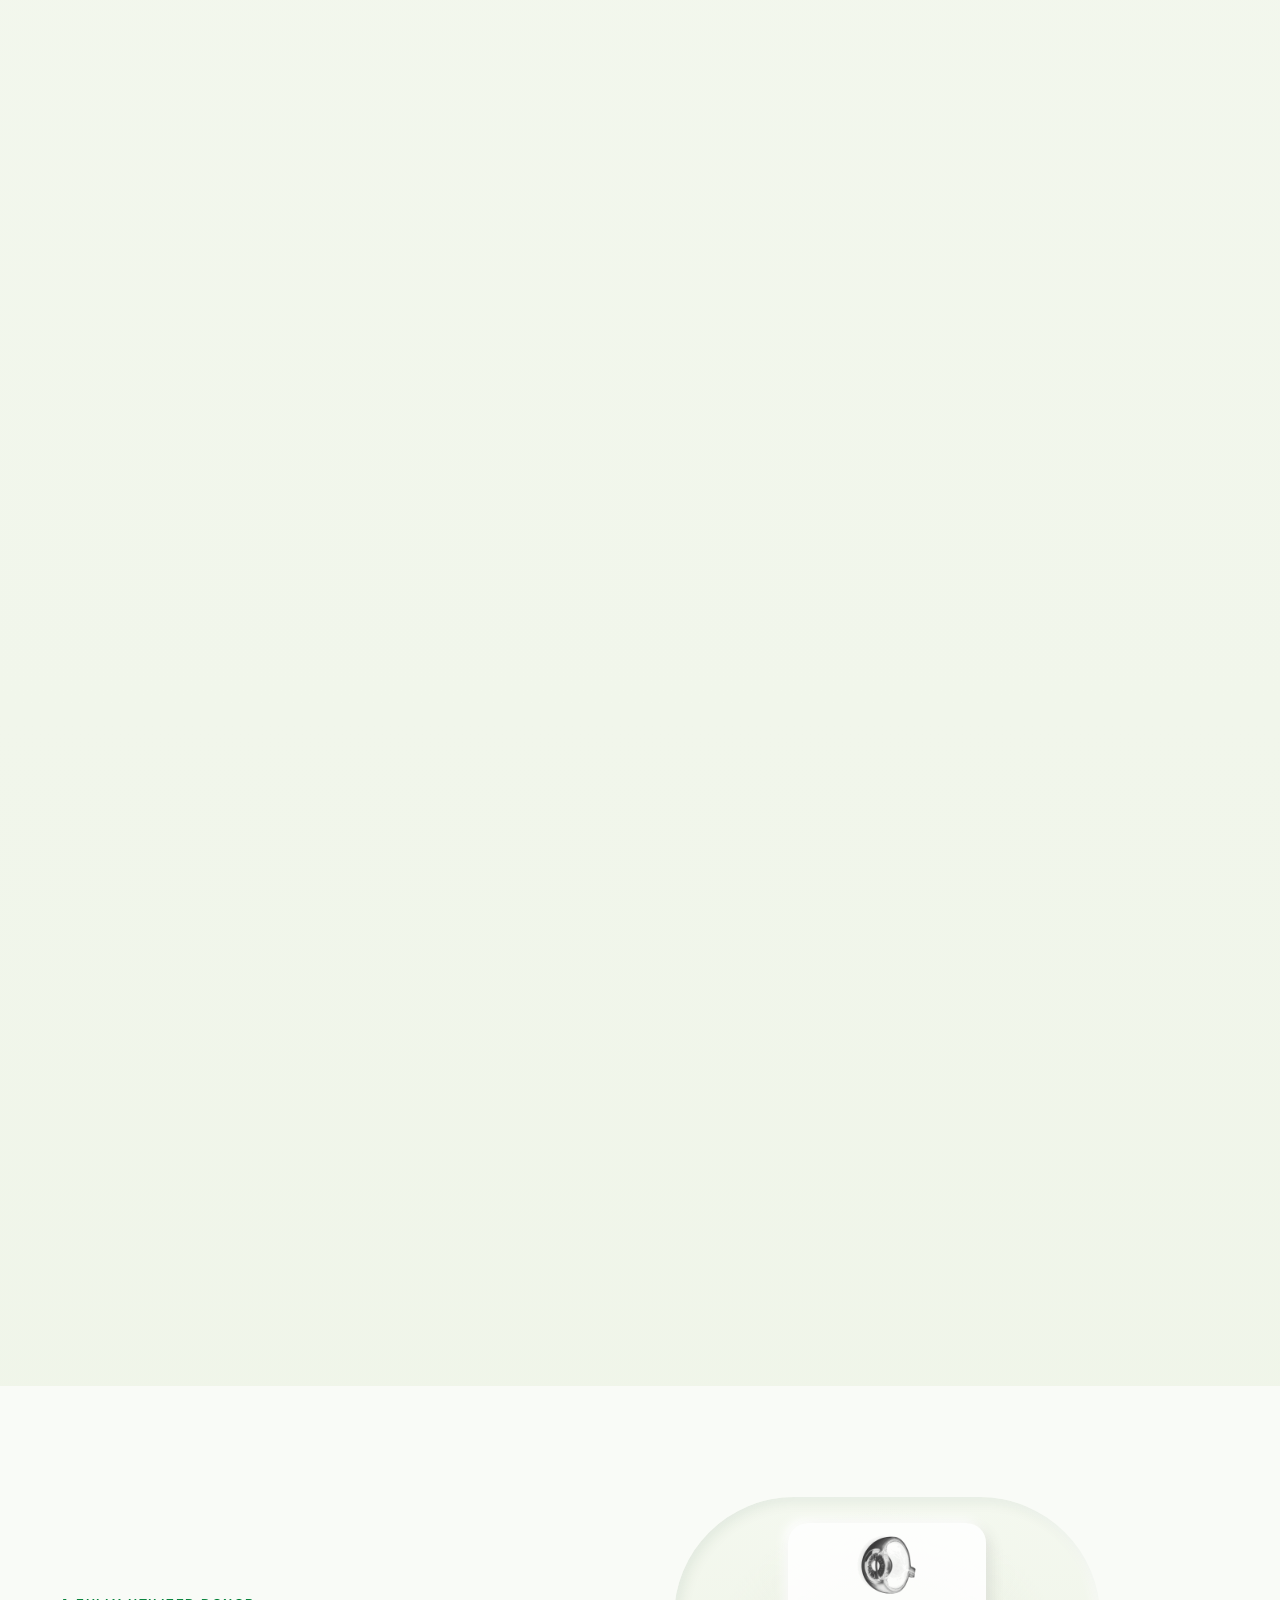
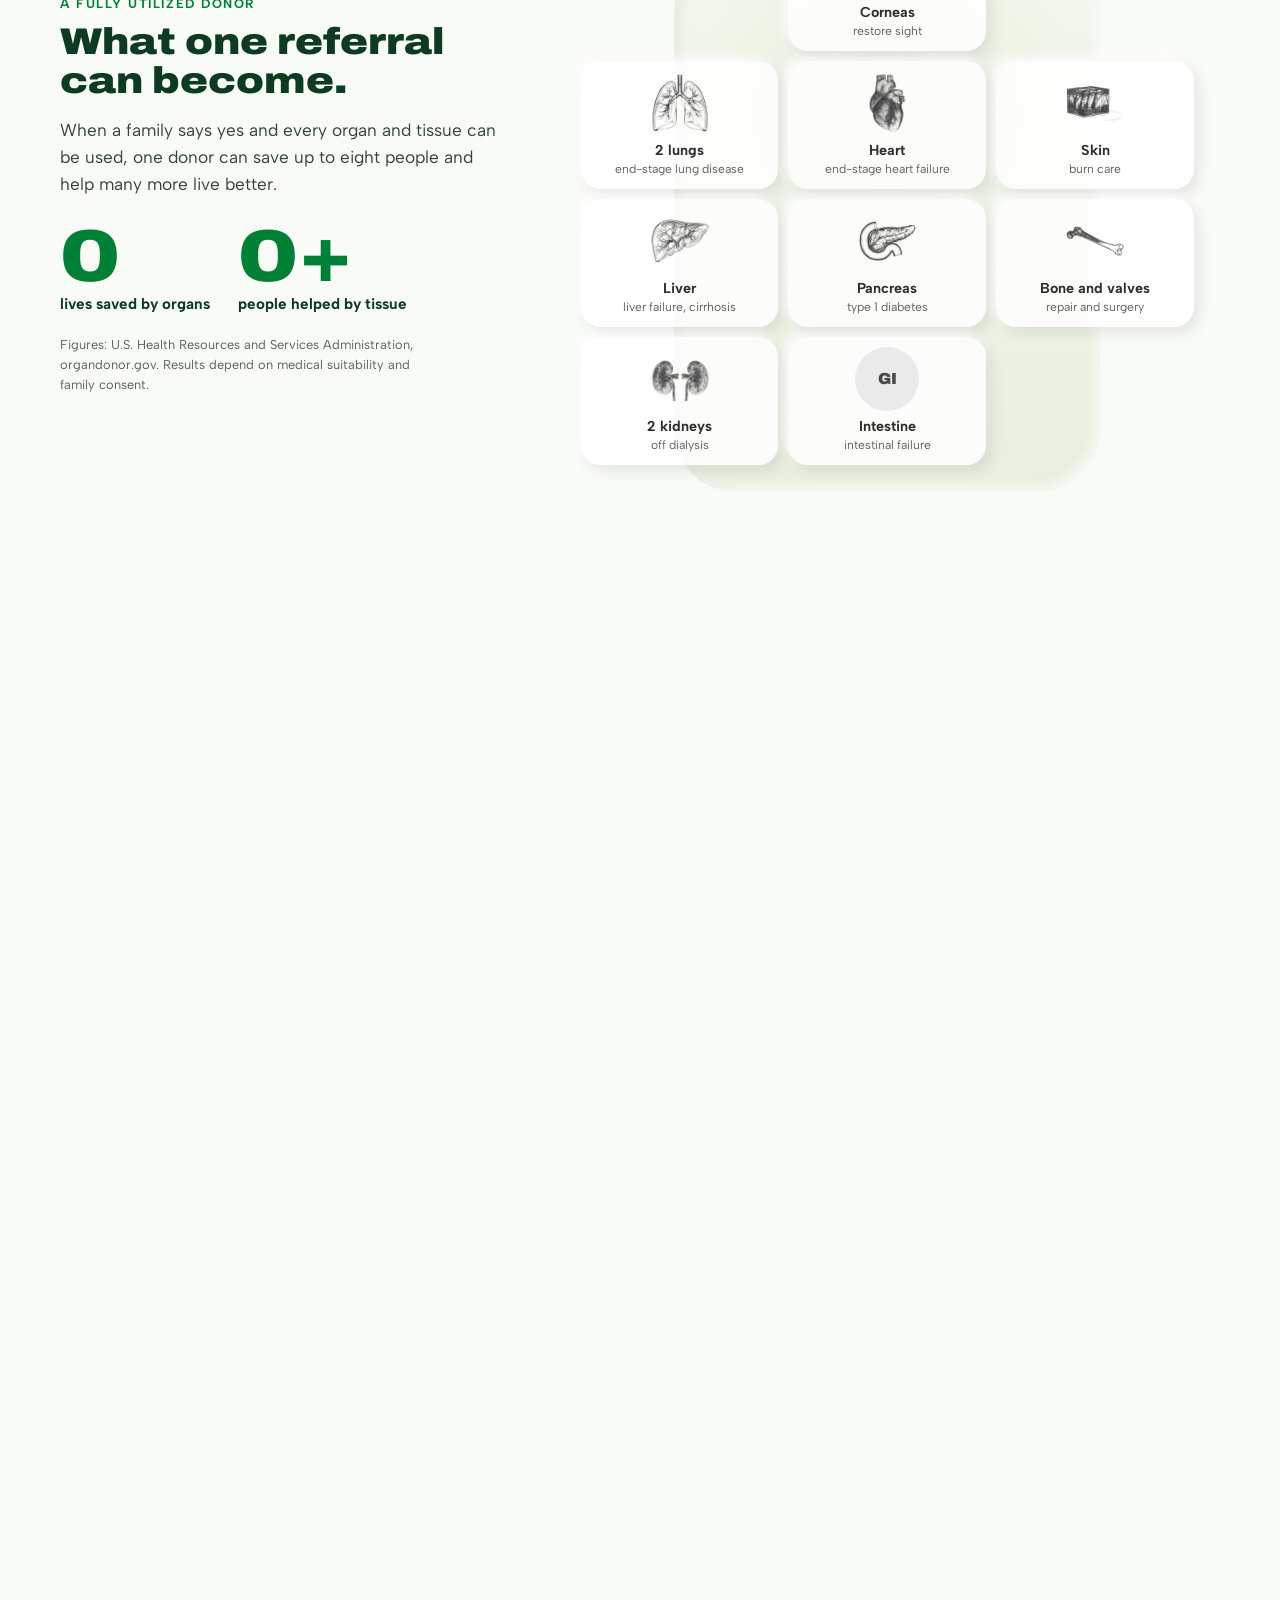
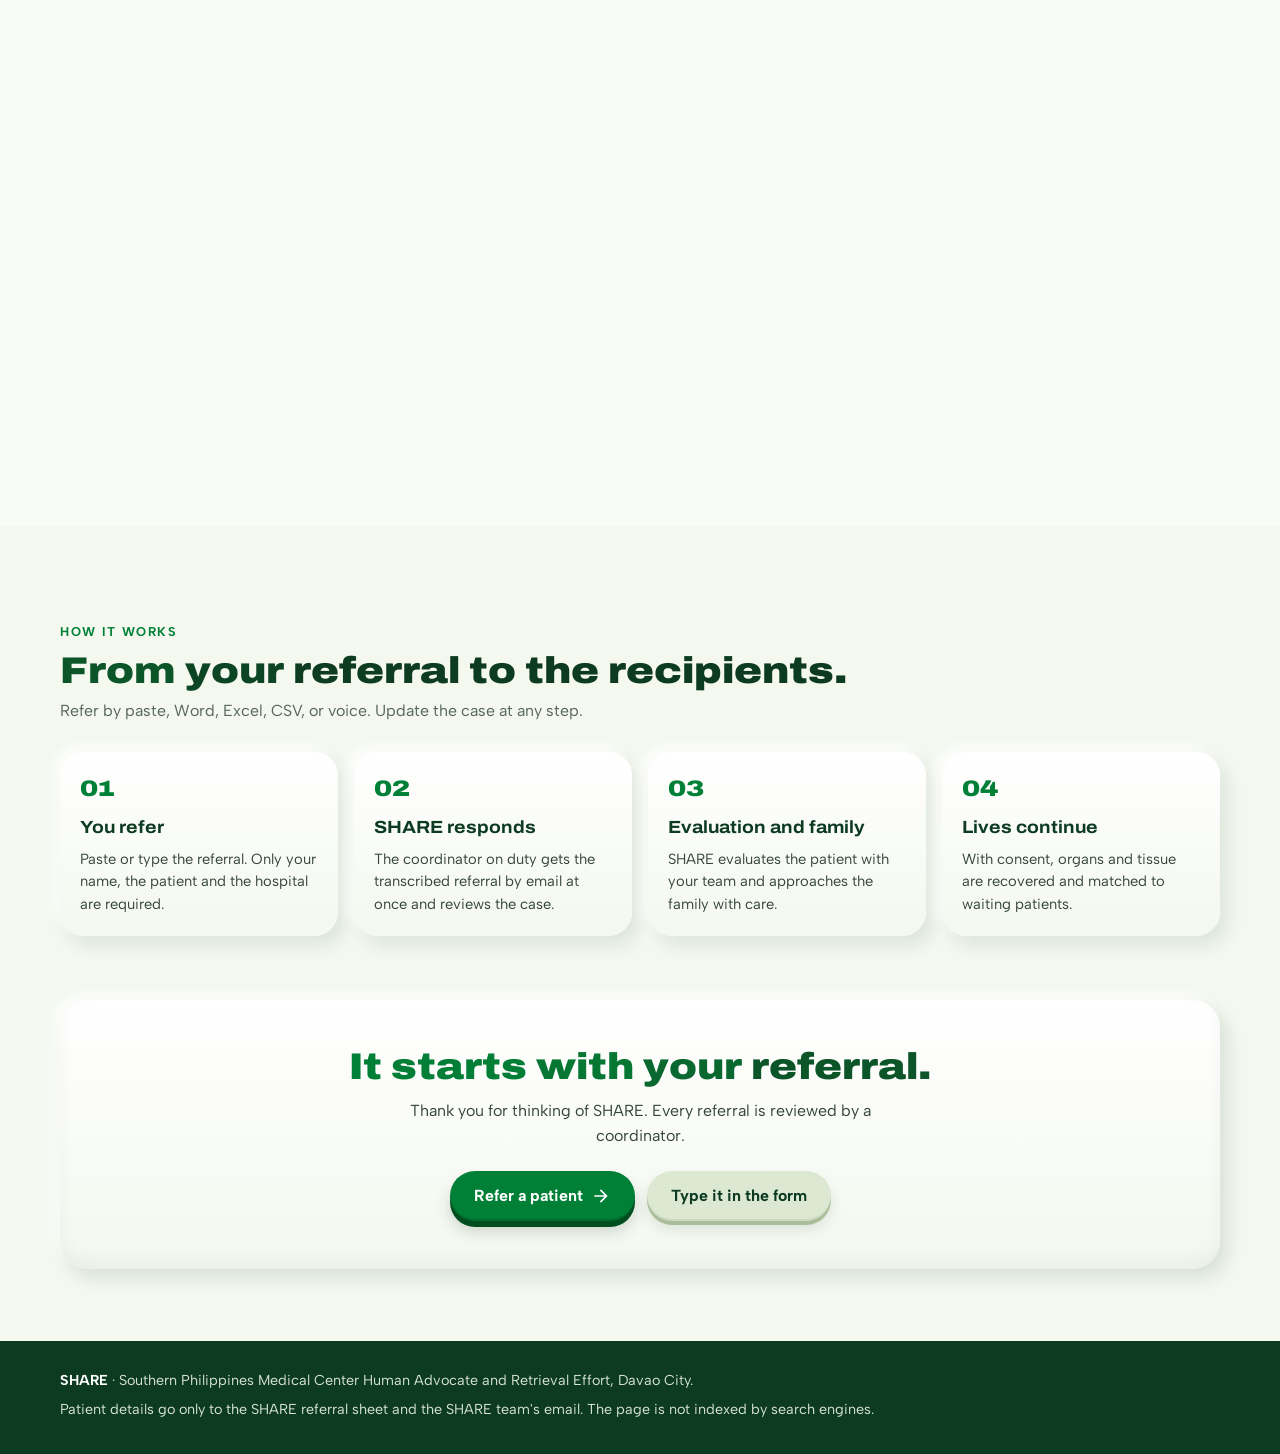
==== commit 87614bcd: "Landing page: mention file upload, speak and referral updates" ====
--- a/index.html
+++ b/index.html
@@ -19,7 +19,7 @@
   <link rel="preconnect" href="https://fonts.gstatic.com" crossorigin />
   <link href="https://fonts.googleapis.com/css2?family=Albert+Sans:wght@400;500;600;700&family=Archivo:wdth,wght@62..125,500..900&display=swap" rel="stylesheet" />
   <link rel="stylesheet" href="css/styles.css?v=20" />
-  <link rel="stylesheet" href="css/landing.css?v=3" />
+  <link rel="stylesheet" href="css/landing.css?v=4" />
   <link rel="preload" as="image" href="assets/art/heart.webp" />
   <script src="js/config.js?v=9"></script>
 </head>
@@ -100,6 +100,7 @@
               <li><svg class="icon" aria-hidden="true"><use href="#i-bolt"/></svg><span><b>Seconds, not minutes.</b> Name, age, ward, GCS, diagnosis and brain death status are filled for you.</span></li>
               <li><svg class="icon" aria-hidden="true"><use href="#i-lock"/></svg><span><b>Paste, upload or speak.</b> Pasted text and Word, Excel or CSV files are read offline by hard-coded Python in your browser. Voice uses your browser's speech service. Nothing reaches SHARE until you press Send.</span></li>
               <li><svg class="icon" aria-hidden="true"><use href="#i-check"/></svg><span><b>Clinical notes kept.</b> Brainstem reflexes, NIHSS, CT and vital signs go to the coordinator in one note.</span></li>
+              <li><svg class="icon" aria-hidden="true"><use href="#i-check"/></svg><span><b>Update anytime.</b> Brain death declared, a new GCS, expiry or DNR: find the referral by reference, PRC or email and send the change. The team is told at once.</span></li>
             </ul>
           </div>
 
@@ -172,6 +173,7 @@
     <section class="path wrap" aria-labelledby="path-title">
       <p class="kicker">How it works</p>
       <h2 id="path-title">From your referral to the recipients.</h2>
+      <p class="path-intro">Refer by paste, Word, Excel, CSV, or voice. Update the case at any step.</p>
       <ol class="path-steps">
         <li data-step><b>01</b><h3>You refer</h3><p>Paste or type the referral. Only your name, the patient and the hospital are required.</p></li>
         <li data-step><b>02</b><h3>SHARE responds</h3><p>The coordinator on duty gets the transcribed referral by email at once and reviews the case.</p></li>
@@ -205,6 +207,6 @@
   <script src="js/ribbon.js?v=6"></script>
   <script src="js/motion.js?v=8"></script>
   <script src="js/clickfx.js?v=3"></script>
-  <script src="js/landing.js?v=3"></script>
+  <script src="js/landing.js?v=4"></script>
 </body>
 </html>
--- a/css/landing.css
+++ b/css/landing.css
@@ -115,3 +115,4 @@
   .scrub-sticky { position: static; height: auto; padding: 48px 0; }
   .demo-text.is-typing::after { display: none; }
 }
+.path-intro { margin: 8px 0 0; color: var(--muted); max-width: 60ch; }
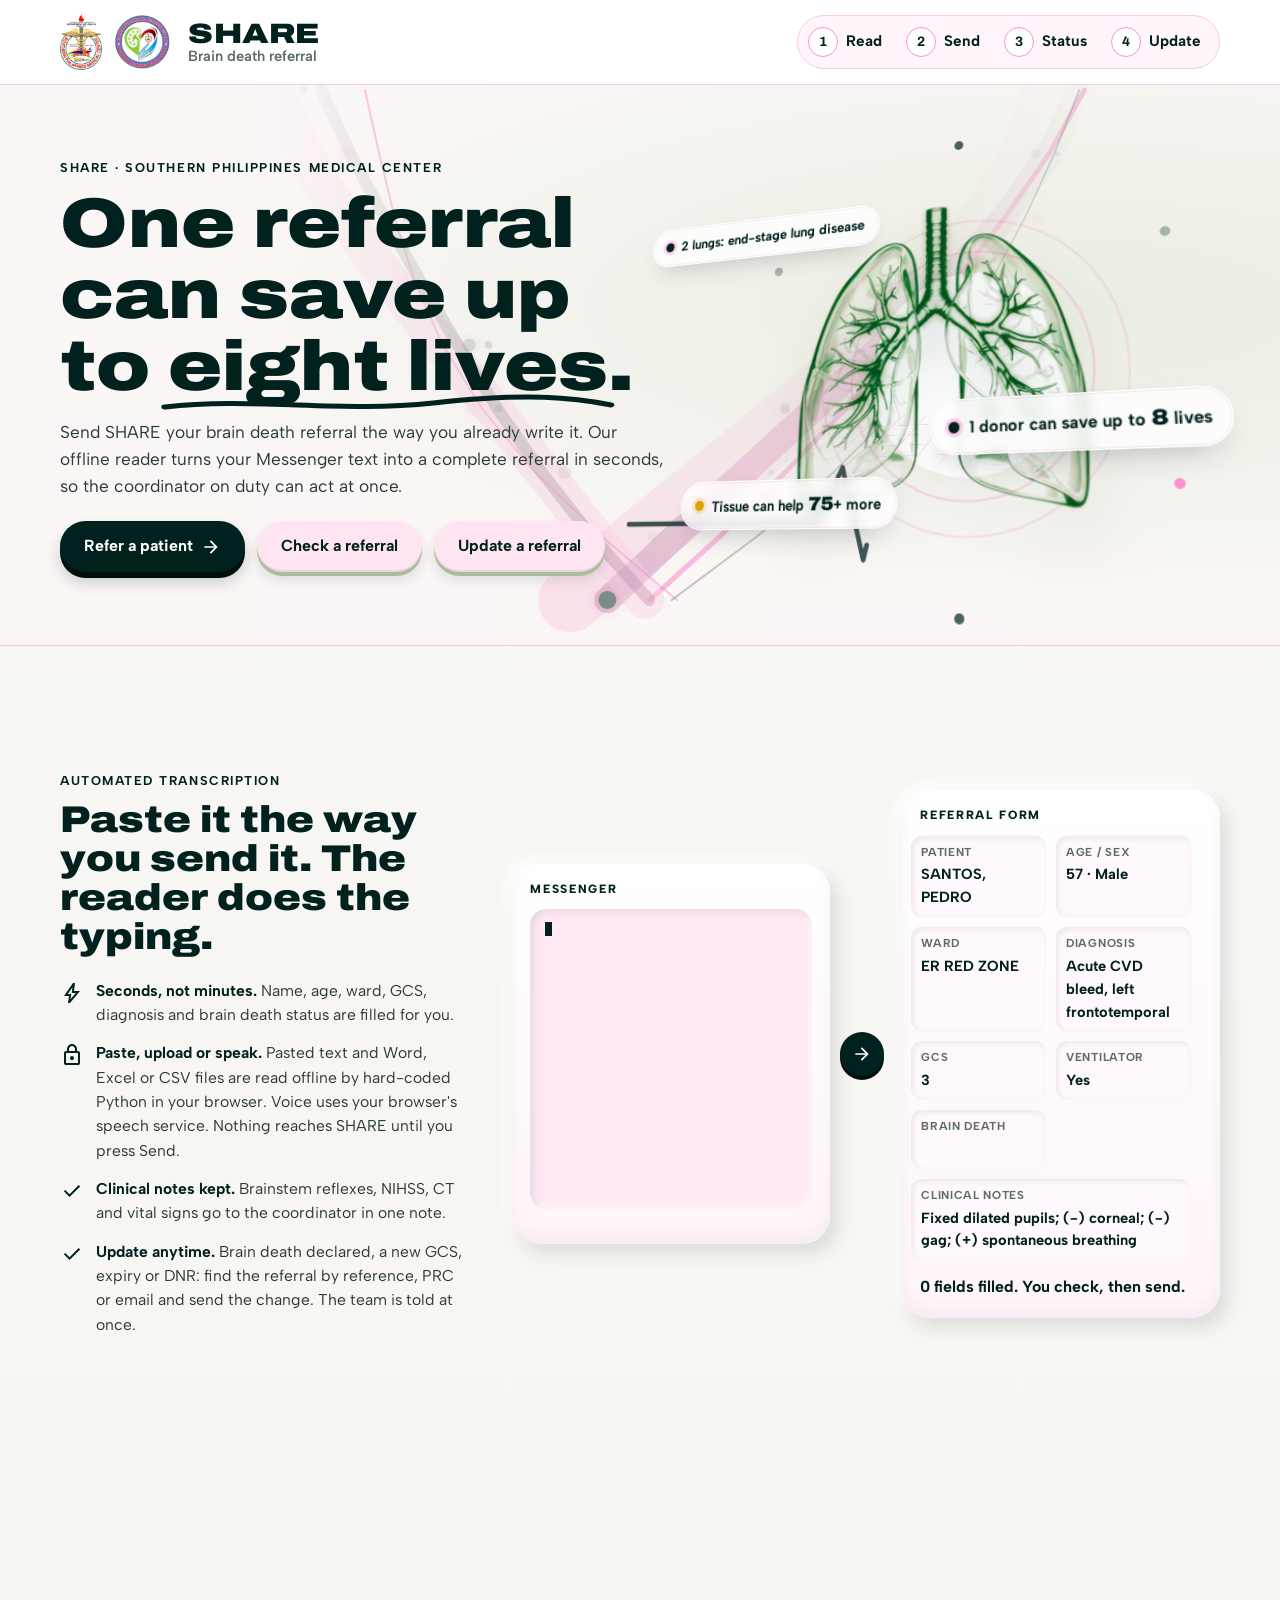
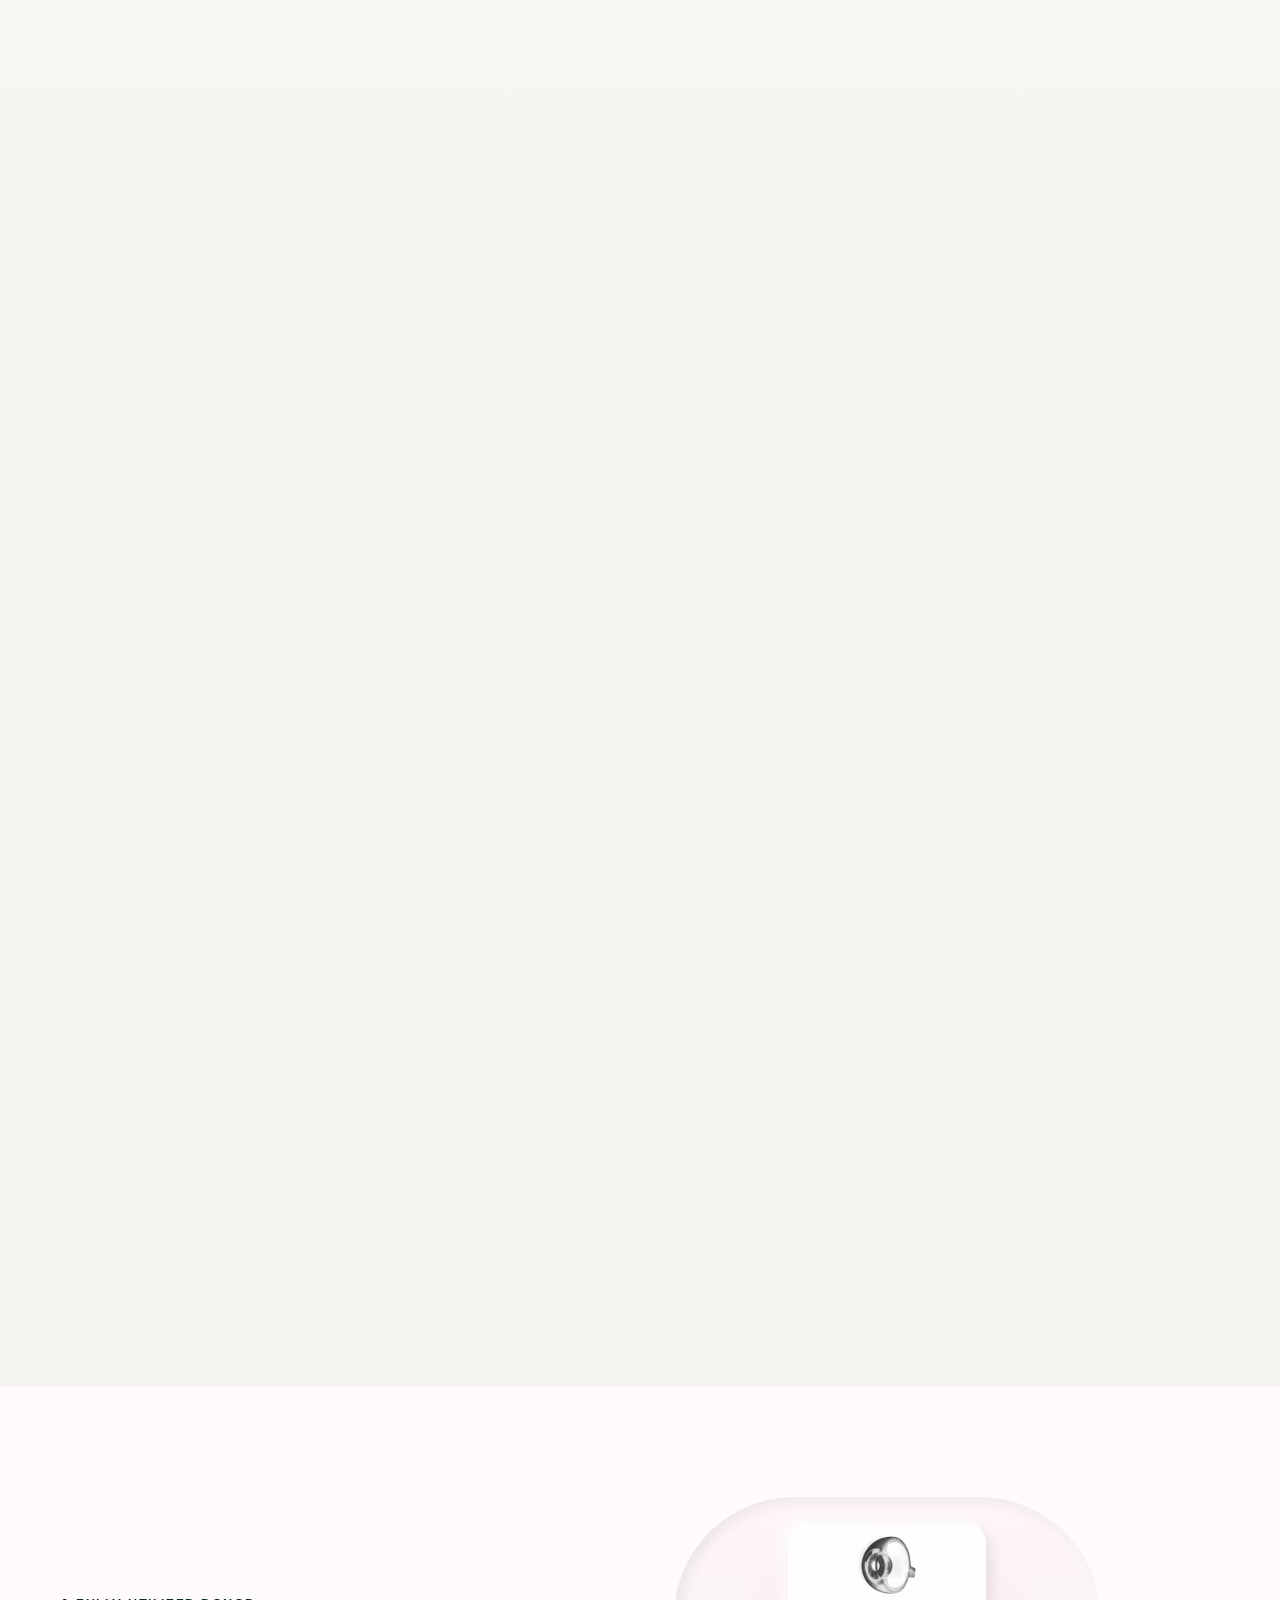
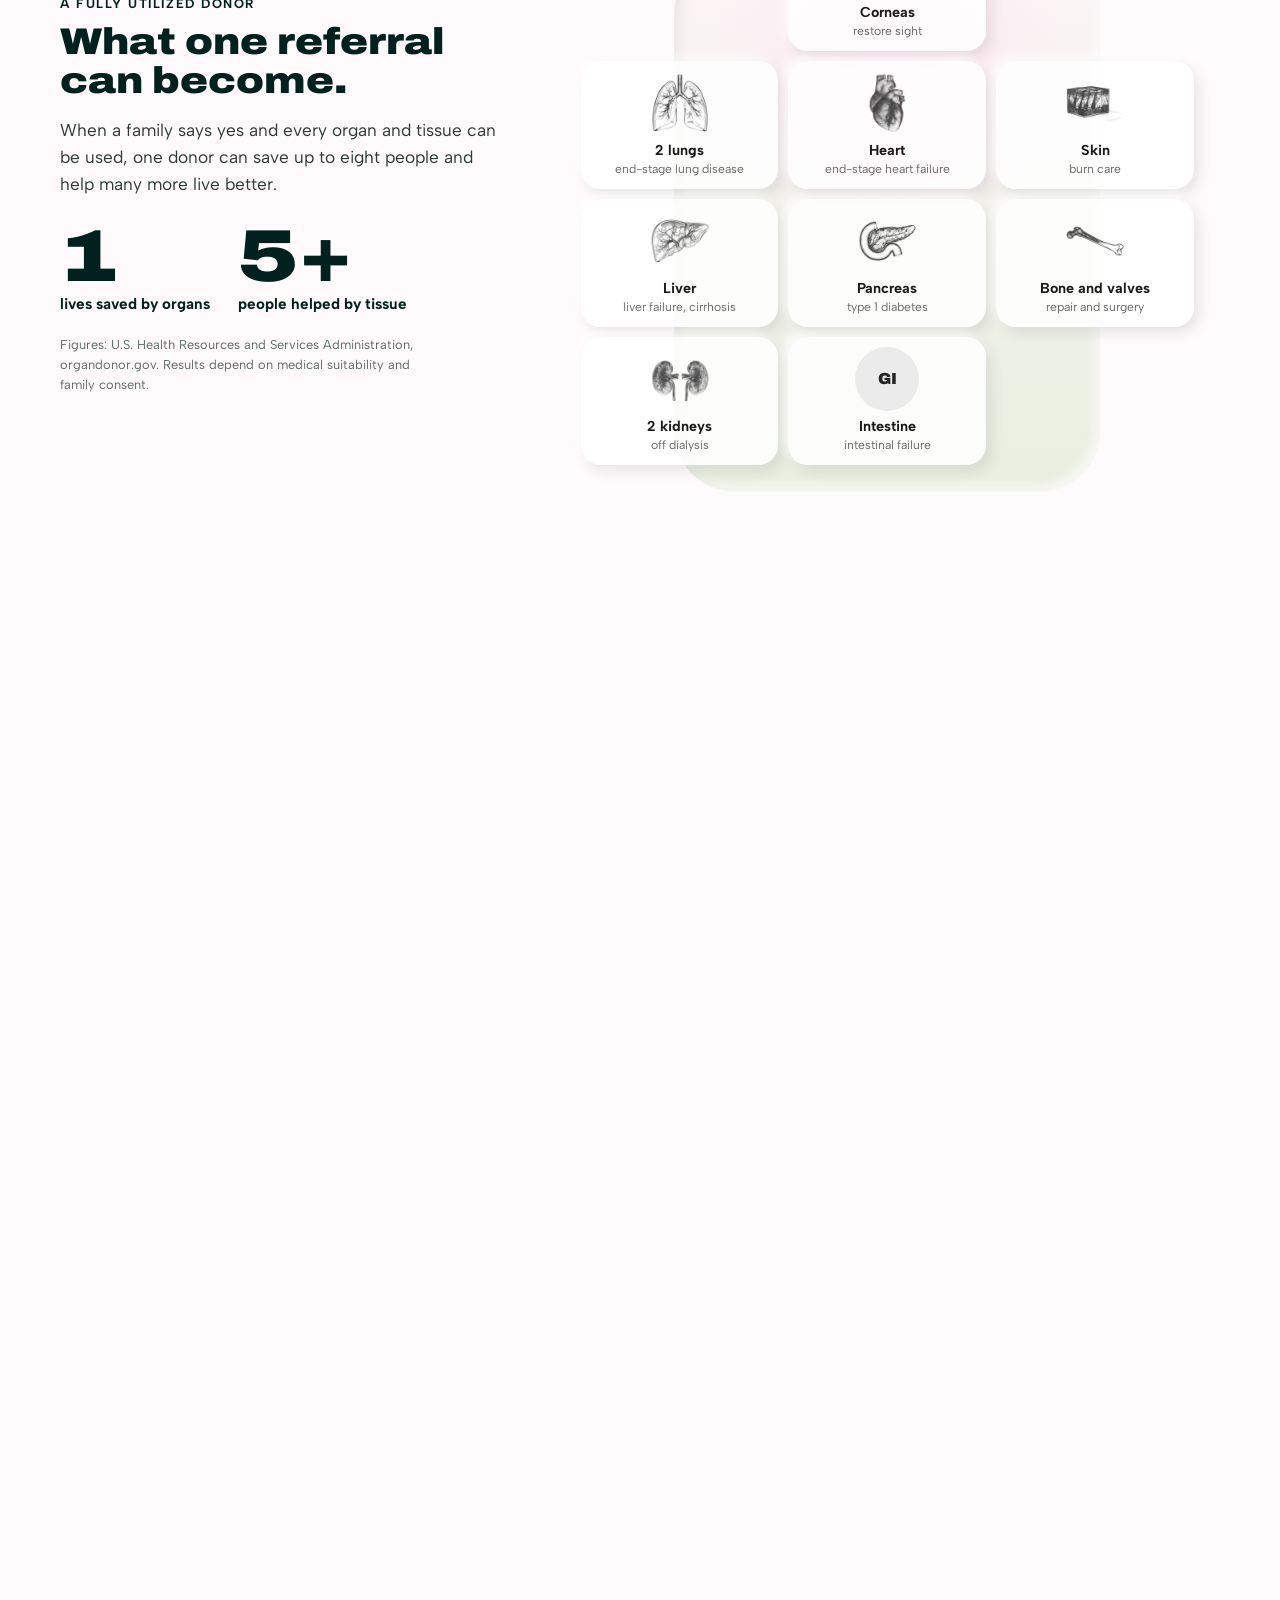
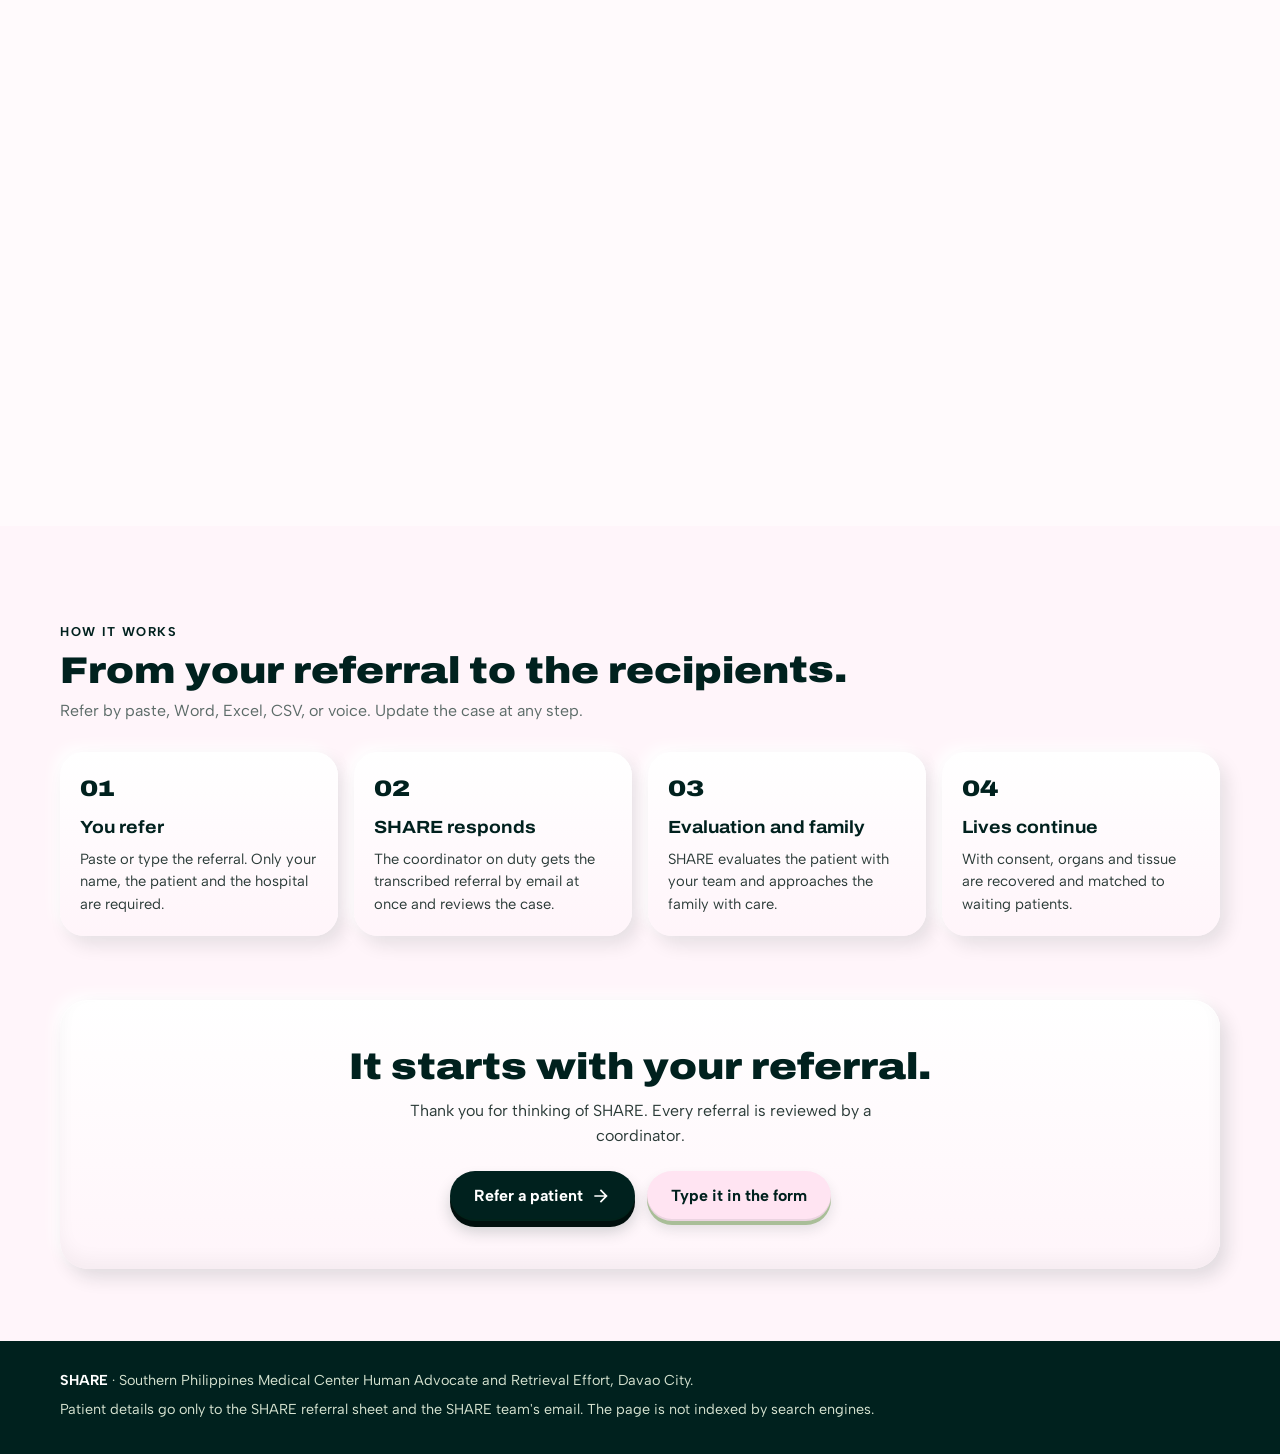
==== commit 253e41e4: "New colour scheme: deep blue, bubblegum pink and blush peach" ====
--- a/index.html
+++ b/index.html
@@ -6,7 +6,7 @@
   <title>SHARE brain death referral</title>
   <meta name="description" content="Refer a patient with brain death to SHARE. Paste the referral and the offline reader fills the form. One donor can save up to 8 lives." />
   <meta name="robots" content="noindex, nofollow" />
-  <meta name="theme-color" content="#008037" />
+  <meta name="theme-color" content="#00211E" />
   <script>
     // Old thank-you emails link to the site root with #status?ref=SHR-XXXXXX. Send them to the status page.
     (function () {
@@ -18,8 +18,8 @@
   <link rel="preconnect" href="https://fonts.googleapis.com" />
   <link rel="preconnect" href="https://fonts.gstatic.com" crossorigin />
   <link href="https://fonts.googleapis.com/css2?family=Albert+Sans:wght@400;500;600;700&family=Archivo:wdth,wght@62..125,500..900&display=swap" rel="stylesheet" />
-  <link rel="stylesheet" href="css/styles.css?v=20" />
-  <link rel="stylesheet" href="css/landing.css?v=4" />
+  <link rel="stylesheet" href="css/styles.css?v=21" />
+  <link rel="stylesheet" href="css/landing.css?v=5" />
   <link rel="preload" as="image" href="assets/art/heart.webp" />
   <script src="js/config.js?v=9"></script>
 </head>
@@ -204,7 +204,7 @@
 
   <script src="js/vendor/anime.umd.min.js?v=4.5.0"></script>
   <script src="js/common.js?v=3"></script>
-  <script src="js/ribbon.js?v=6"></script>
+  <script src="js/ribbon.js?v=7"></script>
   <script src="js/motion.js?v=8"></script>
   <script src="js/clickfx.js?v=3"></script>
   <script src="js/landing.js?v=4"></script>
--- a/css/styles.css
+++ b/css/styles.css
@@ -1,16 +1,19 @@
 :root {
+  --accent: #FB039E;
+  --accent-soft: #FD91CC;
+  --blush: #FFE4F2;
   --topbar-h: 84px;
-  --green: #008037;
-  --green-deep: #00612a;
-  --green-ink: #0d3b21;
-  --sage: #cdd8be;
-  --sage-soft: #e6ecdd;
-  --mist: #f4f8ef;
+  --green: #00211E;
+  --green-deep: #00302B;
+  --green-ink: #00211E;
+  --sage: #FD91CC;
+  --sage-soft: #FFE4F2;
+  --mist: #FFF5FA;
   --paper: #ffffff;
-  --ink: #16261b;
-  --text: #33443a;
-  --muted: #55655a;
-  --line: #d9e2cf;
+  --ink: #0B1F1D;
+  --text: #2A3A37;
+  --muted: #5C6B68;
+  --line: #F7CBE3;
   --error: #b3261e;
   --error-soft: #fbeceb;
   --warn: #8a5a00;
@@ -71,10 +74,10 @@
   background: linear-gradient(var(--line) 1px, transparent 1px) 0 0 / 28px 28px, linear-gradient(90deg, var(--line) 1px, transparent 1px) 0 0 / 28px 28px; opacity: 0.8;
   -webkit-mask-image: radial-gradient(closest-side, #000 40%, transparent); mask-image: radial-gradient(closest-side, #000 40%, transparent); }
 .ring { left: 50%; top: 50%; width: 78%; aspect-ratio: 1; margin: -39% 0 0 -39%; border-radius: 50%; transform: translateZ(-40px);
-  background: radial-gradient(closest-side, var(--paper) 52%, transparent 53%, transparent 63%, rgba(0, 128, 55, 0.14) 64%, transparent 65%, transparent 80%, rgba(0, 128, 55, 0.10) 81%, transparent 82%); }
-.numeral { right: 2%; top: -2%; font-family: var(--font-display); font-weight: 900; font-stretch: 125%; font-size: clamp(5rem, 11vw, 9rem); line-height: 1; color: transparent; -webkit-text-stroke: 2px rgba(0, 128, 55, 0.35);
+  background: radial-gradient(closest-side, var(--paper) 52%, transparent 53%, transparent 63%, rgba(251, 3, 158, 0.14) 64%, transparent 65%, transparent 80%, rgba(251, 3, 158, 0.10) 81%, transparent 82%); }
+.numeral { right: 2%; top: -2%; font-family: var(--font-display); font-weight: 900; font-stretch: 125%; font-size: clamp(5rem, 11vw, 9rem); line-height: 1; color: transparent; -webkit-text-stroke: 2px rgba(251, 3, 158, 0.35);
   transform: translateZ(-20px) translateY(calc(var(--p) * 60px)); }
-.organ { left: 50%; top: 50%; width: 62%; height: auto; margin: -31% 0 0 -31%; transform: translateZ(60px) translateY(calc(var(--p) * -50px)); filter: drop-shadow(0 30px 24px rgba(13, 59, 33, 0.22)); }
+.organ { left: 50%; top: 50%; width: 62%; height: auto; margin: -31% 0 0 -31%; transform: translateZ(60px) translateY(calc(var(--p) * -50px)); filter: drop-shadow(0 30px 24px rgba(0, 33, 30, 0.22)); }
 .pulse { left: -6%; right: -6%; top: 74%; width: 112%; height: auto; overflow: visible; transform: translateZ(100px) translateY(calc(var(--p) * -30px)); }
 .pulse path { fill: none; stroke: var(--green); stroke-width: 3; stroke-linecap: round; stroke-linejoin: round; opacity: 0.75;
   stroke-dasharray: 420 580; stroke-dashoffset: 0; }
@@ -88,10 +91,10 @@
 .orbit i:nth-child(6) { --a: 300deg; opacity: 0.3; }
 .glass { display: inline-flex; align-items: center; gap: 8px; padding: 8px 14px; border-radius: 999px; white-space: nowrap;
   font-size: 0.82rem; font-weight: 700; color: var(--green-ink); background: rgba(255, 255, 255, 0.78); border: 1px solid rgba(255, 255, 255, 0.9);
-  box-shadow: 0 10px 24px -12px rgba(13, 59, 33, 0.35), inset 0 0 0 1px rgba(0, 128, 55, 0.08); backdrop-filter: blur(6px); }
+  box-shadow: 0 10px 24px -12px rgba(0, 33, 30, 0.35), inset 0 0 0 1px rgba(251, 3, 158, 0.08); backdrop-filter: blur(6px); }
 .glass strong { font-family: var(--font-display); font-weight: 900; font-stretch: 115%; font-size: 1.25em; color: var(--green); font-variant-numeric: tabular-nums; }
 .glass b { width: 9px; height: 9px; border-radius: 50%; flex: none; }
-.dot-ok { background: var(--green); box-shadow: 0 0 0 3px rgba(0, 128, 55, 0.18); }
+.dot-ok { background: var(--green); box-shadow: 0 0 0 3px rgba(251, 3, 158, 0.18); }
 .dot-wait { background: #d9a400; box-shadow: 0 0 0 3px rgba(217, 164, 0, 0.2); }
 .dot-idle { background: var(--line); }
 .chip-1 { left: 0; top: 14%; transform: translateZ(140px) translateY(calc(var(--p) * -130px)); }
@@ -113,16 +116,16 @@
 .reader-grid { grid-template-columns: minmax(0, 7fr) minmax(0, 5fr); }
 .form-wrap { max-width: 900px; }
 .panel {
-  background: linear-gradient(180deg, #ffffff 0%, #f4f8ef 100%);
+  background: linear-gradient(180deg, #ffffff 0%, #FFF5FA 100%);
   border: 0;
   border-radius: 28px;
   box-shadow:
     inset 0 1px 0 #fff,
-    inset 0 -10px 18px rgba(13, 59, 33, 0.04),
-    7px 9px 18px rgba(13, 59, 33, 0.12),
+    inset 0 -10px 18px rgba(0, 33, 30, 0.04),
+    7px 9px 18px rgba(0, 33, 30, 0.12),
     -6px -6px 14px rgba(255, 255, 255, 0.92);
 }
-.panel-head { display: flex; gap: 12px; align-items: flex-start; padding: 18px 20px 14px; box-shadow: inset 0 -1px 0 rgba(13, 59, 33, 0.08); }
+.panel-head { display: flex; gap: 12px; align-items: flex-start; padding: 18px 20px 14px; box-shadow: inset 0 -1px 0 rgba(0, 33, 30, 0.08); }
 .panel-head .icon { color: var(--green); margin-top: 4px; }
 .panel-head h2 { margin: 0; font-size: 1.15rem; font-stretch: 110%; font-weight: 800; }
 .panel-sub { margin: 2px 0 0; font-size: 0.9rem; color: var(--muted); }
@@ -139,12 +142,12 @@
 .found-list:not(:empty) {
   padding: 6px 12px;
   border-radius: 18px;
-  background: #e5eedc;
-  box-shadow:
-    inset 4px 4px 10px rgba(13, 59, 33, 0.1),
+  background: #FFE9F4;
+  box-shadow:
+    inset 4px 4px 10px rgba(0, 33, 30, 0.1),
     inset -3px -3px 8px rgba(255, 255, 255, 0.9);
 }
-.found-row { display: grid; grid-template-columns: minmax(0, 2fr) minmax(0, 3fr); gap: 10px; padding: 8px 0; border-bottom: 1px solid rgba(13, 59, 33, 0.08); animation: msg-in 260ms var(--ease-out) both; }
+.found-row { display: grid; grid-template-columns: minmax(0, 2fr) minmax(0, 3fr); gap: 10px; padding: 8px 0; border-bottom: 1px solid rgba(0, 33, 30, 0.08); animation: msg-in 260ms var(--ease-out) both; }
 .found-row dt { font-size: 0.85rem; font-weight: 600; color: var(--muted); }
 .found-row dd { margin: 0; font-weight: 600; color: var(--ink); overflow-wrap: anywhere; white-space: pre-line; }
 .found-row.is-long { grid-template-columns: 1fr; gap: 4px; }
@@ -152,7 +155,7 @@
 .found-missing p { margin: 12px 0 0; font-size: 0.9rem; color: var(--muted); }
 .found-foot { display: flex; justify-content: flex-end; gap: 10px; padding: 14px 20px 18px; border-top: 1px solid var(--line); flex-wrap: wrap; }
 .found-foot .btn-primary { flex: 1 1 auto; }
-.filled-note { margin: 0; padding: 12px 16px; border-radius: 14px; background: #eaf6ea; border: 1px solid #7cb98c; color: var(--green-ink); font-size: 0.95rem; }
+.filled-note { margin: 0; padding: 12px 16px; border-radius: 14px; background: #FFE9F5; border: 1px solid #FB8CC9; color: var(--green-ink); font-size: 0.95rem; }
 .msg { max-width: 92%; padding: 10px 14px; border-radius: 14px; font-size: 0.95rem; animation: msg-in 260ms var(--ease-out) both; overflow-wrap: anywhere; }
 .msg p { margin: 0; }
 .msg p + p, .msg ul + p, .msg p + ul { margin-top: 6px; }
@@ -167,17 +170,17 @@
 .chips { display: flex; flex-wrap: wrap; gap: 6px; margin-top: 8px; }
 .chip { font-size: 0.8rem; padding: 3px 9px; border-radius: 999px; background: var(--sage-soft); color: var(--green-ink); font-weight: 600; }
 .chip-miss { background: var(--error-soft); color: var(--error); }
-.composer { box-shadow: inset 0 1px 0 rgba(13, 59, 33, 0.08); padding: 12px 12px 16px; }
+.composer { box-shadow: inset 0 1px 0 rgba(0, 33, 30, 0.08); padding: 12px 12px 16px; }
 .composer textarea { width: 100%; resize: vertical; min-height: 92px; max-height: 240px; }
 .composer-row { display: flex; justify-content: space-between; align-items: center; margin-top: 8px; gap: 8px; }
 
 /* Inputs */
 input, select, textarea {
-  font: inherit; color: var(--ink); background: #f7faf3;
+  font: inherit; color: var(--ink); background: #FFF8FC;
   border: 1.5px solid transparent; border-radius: 16px; padding: 10px 12px; min-height: 44px; width: 100%;
   transition: border-color 160ms ease, box-shadow 160ms ease, background-color 600ms ease;
   box-shadow:
-    inset 3px 3px 7px rgba(13, 59, 33, 0.12),
+    inset 3px 3px 7px rgba(0, 33, 30, 0.12),
     inset -2px -2px 5px rgba(255, 255, 255, 0.95);
 }
 input:hover, select:hover, textarea:hover { border-color: #b8c7a8; }
@@ -185,11 +188,11 @@
   outline: none;
   border-color: var(--green);
   box-shadow:
-    inset 3px 3px 7px rgba(13, 59, 33, 0.1),
+    inset 3px 3px 7px rgba(0, 33, 30, 0.1),
     inset -2px -2px 5px rgba(255, 255, 255, 0.95),
-    0 0 0 3px rgba(0, 128, 55, 0.28);
-}
-.filled { background-color: #eaf6ea; border-color: #7cb98c; }
+    0 0 0 3px rgba(251, 3, 158, 0.28);
+}
+.filled { background-color: #FFE9F5; border-color: #FB8CC9; }
 .invalid input, .invalid select, .invalid textarea { border-color: var(--error); box-shadow: inset 3px 3px 7px rgba(179, 38, 30, 0.12), 0 0 0 3px rgba(179, 38, 30, 0.2); }
 
 /* Form */
@@ -203,9 +206,9 @@
   gap: 12px 14px;
   padding: 14px;
   border-radius: 20px;
-  background: #e5eedc;
-  box-shadow:
-    inset 5px 5px 12px rgba(13, 59, 33, 0.1),
+  background: #FFE9F4;
+  box-shadow:
+    inset 5px 5px 12px rgba(0, 33, 30, 0.1),
     inset -4px -4px 10px rgba(255, 255, 255, 0.92);
 }
 .span-2 { grid-column: span 2; }
@@ -222,7 +225,7 @@
 .seg label + label span { border-left: 1px solid var(--line); }
 .seg input:checked + span { background: var(--green); color: #fff; }
 .seg input:focus-visible + span { box-shadow: inset 0 0 0 3px var(--green-ink); }
-.seg.filled { border-color: #7cb98c; }
+.seg.filled { border-color: #FB8CC9; }
 .hp { position: absolute; left: -9999px; }
 .form-foot { display: flex; align-items: center; justify-content: space-between; gap: 16px; padding-top: 16px; flex-wrap: wrap; }
 .form-msg { margin: 0; font-size: 0.92rem; color: var(--error); font-weight: 600; flex: 1 1 220px; }
@@ -235,60 +238,60 @@
   transition: box-shadow 140ms ease, background 160ms ease, opacity 160ms ease;
 }
 .btn-primary, .btn-send {
-  background: #008037;
+  background: #00211E;
   color: #fff;
   box-shadow:
     inset 0 -2px 0 rgba(0, 40, 16, 0.22),
-    0 6px 0 #004e1f,
-    0 10px 16px rgba(13, 59, 33, 0.2);
+    0 6px 0 #000F0D,
+    0 10px 16px rgba(0, 33, 30, 0.2);
 }
 .btn-primary { padding: 12px 24px; font-size: 1rem; }
 .btn-send { padding: 10px 18px; }
 .btn-primary:hover, .btn-send:hover {
-  background: #00702f;
+  background: #00302B;
   box-shadow:
     inset 0 -2px 0 rgba(0, 40, 16, 0.22),
-    0 7px 0 #004018,
-    0 14px 18px rgba(13, 59, 33, 0.24);
+    0 7px 0 #000F0D,
+    0 14px 18px rgba(0, 33, 30, 0.24);
 }
 .btn-primary:active, .btn-send:active {
   box-shadow:
     inset 0 3px 6px rgba(0, 30, 12, 0.35),
-    0 1px 0 #004e1f;
+    0 1px 0 #000F0D;
 }
 .btn-primary:disabled, .btn-send:disabled {
   opacity: 0.6; cursor: progress;
-  box-shadow: 0 2px 0 #004e1f;
+  box-shadow: 0 2px 0 #000F0D;
 }
 /* Ghost buttons: sage clay, no white face. */
 .btn-ghost {
-  background: #dde8d2;
+  background: #FFE4F2;
   color: var(--green-ink);
   padding: 8px 16px;
   box-shadow:
-    inset 0 -2px 0 rgba(13, 59, 33, 0.08),
+    inset 0 -2px 0 rgba(0, 33, 30, 0.08),
     0 4px 0 #a9be98,
-    0 8px 14px rgba(13, 59, 33, 0.12);
+    0 8px 14px rgba(0, 33, 30, 0.12);
 }
 .btn-ghost:hover {
   background: #d1e0c3;
   box-shadow:
-    inset 0 -2px 0 rgba(13, 59, 33, 0.08),
+    inset 0 -2px 0 rgba(0, 33, 30, 0.08),
     0 5px 0 #9bb389,
-    0 10px 16px rgba(13, 59, 33, 0.14);
+    0 10px 16px rgba(0, 33, 30, 0.14);
 }
 .btn-ghost:active {
   box-shadow:
-    inset 0 3px 6px rgba(13, 59, 33, 0.18),
+    inset 0 3px 6px rgba(0, 33, 30, 0.18),
     0 1px 0 #a9be98;
 }
 /* Click burst particles (js/clickfx.js). */
 .burst { position: fixed; left: 0; top: 0; width: 0; height: 0; pointer-events: none; z-index: 60; }
-.burst i { position: absolute; left: -5px; top: -5px; width: 10px; height: 10px; border-radius: 50%; background: #008037; box-shadow: 0 0 8px rgba(0, 128, 55, 0.55); }
-.burst i.is-sage { background: #9cc48a; box-shadow: 0 0 8px rgba(156, 196, 138, 0.7); }
-.burst i.is-ring { width: 16px; height: 16px; left: -8px; top: -8px; background: transparent; border: 2px solid #008037; box-shadow: none; }
-.burst i.is-ring.is-sage { border-color: #9cc48a; }
-.burst i.is-spark { width: 3px; height: 12px; left: -1.5px; top: -6px; border-radius: 2px; background: #00612a; }
+.burst i { position: absolute; left: -5px; top: -5px; width: 10px; height: 10px; border-radius: 50%; background: #00211E; box-shadow: 0 0 8px rgba(251, 3, 158, 0.55); }
+.burst i.is-sage { background: #FD91CC; box-shadow: 0 0 8px rgba(156, 196, 138, 0.7); }
+.burst i.is-ring { width: 16px; height: 16px; left: -8px; top: -8px; background: transparent; border: 2px solid #00211E; box-shadow: none; }
+.burst i.is-ring.is-sage { border-color: #FD91CC; }
+.burst i.is-spark { width: 3px; height: 12px; left: -1.5px; top: -6px; border-radius: 2px; background: #00302B; }
 .spinner { display: none; width: 18px; height: 18px; border: 2.5px solid rgba(255, 255, 255, 0.4); border-top-color: #fff; border-radius: 50%; animation: spin 700ms linear infinite; }
 .busy .spinner { display: inline-block; }
 
@@ -301,8 +304,8 @@
 .ok-quiet { color: var(--green-deep); font-weight: 600; }
 .ref-box {
   display: inline-flex; align-items: center; gap: 12px; margin: 10px 0; padding: 10px 12px 10px 18px;
-  border: 0; border-radius: 18px; background: #e5eedc; flex-wrap: wrap; justify-content: center;
-  box-shadow: inset 4px 4px 8px rgba(13, 59, 33, 0.1), inset -3px -3px 6px rgba(255, 255, 255, 0.9);
+  border: 0; border-radius: 18px; background: #FFE9F4; flex-wrap: wrap; justify-content: center;
+  box-shadow: inset 4px 4px 8px rgba(0, 33, 30, 0.1), inset -3px -3px 6px rgba(255, 255, 255, 0.9);
 }
 .ref-box span { font-size: 0.8rem; text-transform: uppercase; letter-spacing: 0.12em; color: var(--muted); font-weight: 700; }
 .ref-box b { font-family: ui-monospace, "Cascadia Mono", Consolas, monospace; font-size: 1.35rem; color: var(--green-ink); letter-spacing: 0.04em; }
@@ -318,15 +321,15 @@
 .status-result { margin-top: 18px; max-width: 760px; }
 .steps {
   list-style: none; margin: 0; padding: 18px; display: grid; grid-template-columns: repeat(4, minmax(0, 1fr)); gap: 8px;
-  background: #e5eedc; border: 0; border-radius: 20px;
-  box-shadow: inset 4px 4px 10px rgba(13, 59, 33, 0.1), inset -3px -3px 8px rgba(255, 255, 255, 0.9);
+  background: #FFE9F4; border: 0; border-radius: 20px;
+  box-shadow: inset 4px 4px 10px rgba(0, 33, 30, 0.1), inset -3px -3px 8px rgba(255, 255, 255, 0.9);
 }
 .steps li { position: relative; padding-top: 22px; font-size: 0.88rem; font-weight: 600; color: var(--muted); }
 .steps li::before { content: ""; position: absolute; top: 4px; left: 0; right: 0; height: 6px; border-radius: 6px; background: var(--line); }
 .steps li.done { color: var(--green-ink); }
 .steps li.done::before { background: var(--green); }
 .steps li.now { color: var(--green); }
-.steps li.now::before { background: var(--green); box-shadow: 0 0 0 4px rgba(0, 128, 55, 0.18); }
+.steps li.now::before { background: var(--green); box-shadow: 0 0 0 4px rgba(251, 3, 158, 0.18); }
 .status-meta { margin: 10px 0 0; font-size: 0.9rem; color: var(--muted); }
 .status-card { animation: msg-in 320ms var(--ease-out) both; }
 .status-card .steps { margin-top: 12px; }
@@ -396,9 +399,9 @@
 /* Flowing ribbon background (js/ribbon.js). Fixed behind the content on every page. */
 .ribbon-bg { position: fixed; inset: 0; width: 100%; height: 100%; z-index: 0; pointer-events: none; opacity: 0.45; }
 .ribbon-bg.is-landing { position: absolute; top: 0; left: 0; right: 0; bottom: auto; opacity: 0.9; }
-.ribbon-head { fill: #008037; filter: drop-shadow(0 0 8px rgba(0, 128, 55, 0.55)); }
-.ribbon-dot { fill: #008037; filter: drop-shadow(0 0 6px rgba(0, 128, 55, 0.7)); }
-.ribbon-dot.is-sage { fill: #9cc48a; }
+.ribbon-head { fill: #00211E; filter: drop-shadow(0 0 8px rgba(251, 3, 158, 0.55)); }
+.ribbon-dot { fill: #00211E; filter: drop-shadow(0 0 6px rgba(251, 3, 158, 0.7)); }
+.ribbon-dot.is-sage { fill: #FD91CC; }
 @media (prefers-reduced-motion: reduce) { .ribbon-head, .ribbon-dot { display: none; } }
 main, .footer { position: relative; z-index: 1; }
 .hero { background: radial-gradient(120% 90% at 85% 40%, rgba(230, 236, 221, 0.85) 0%, rgba(244, 248, 239, 0.45) 60%); }
@@ -416,10 +419,10 @@
 .for-ref { font-family: ui-monospace, "Cascadia Mono", Consolas, monospace; font-size: 0.95rem; color: var(--green); margin-left: 6px; }
 .find-help { margin-top: 10px; }
 .found-refs { display: grid; gap: 10px; margin-top: 14px; }
-.ref-card { display: flex; gap: 12px; align-items: center; padding: 12px 14px; border-radius: 16px; background: #f7faf3; cursor: pointer;
-  box-shadow: inset 3px 3px 7px rgba(13, 59, 33, 0.08), inset -2px -2px 5px rgba(255, 255, 255, 0.95); border: 1.5px solid transparent; }
+.ref-card { display: flex; gap: 12px; align-items: center; padding: 12px 14px; border-radius: 16px; background: #FFF8FC; cursor: pointer;
+  box-shadow: inset 3px 3px 7px rgba(0, 33, 30, 0.08), inset -2px -2px 5px rgba(255, 255, 255, 0.95); border: 1.5px solid transparent; }
 .ref-card input { width: 20px; height: 20px; min-height: 0; accent-color: var(--green); flex: none; box-shadow: none; }
-.ref-card:has(input:checked) { border-color: var(--green); background: #eaf6ea; }
+.ref-card:has(input:checked) { border-color: var(--green); background: #FFE9F5; }
 .ref-body { display: grid; gap: 2px; }
 .ref-body b { font-family: ui-monospace, "Cascadia Mono", Consolas, monospace; color: var(--green-ink); }
 .ref-body small { color: var(--muted); }
@@ -427,10 +430,10 @@
 .paste-update label { display: block; font-size: 0.88rem; font-weight: 600; color: var(--green-ink); margin-bottom: 4px; }
 .paste-update textarea { min-height: 96px; resize: vertical; }
 .checks { display: flex; flex-wrap: wrap; gap: 12px; }
-.check { display: inline-flex; align-items: center; gap: 10px; min-height: 44px; padding: 8px 14px; border-radius: 14px; background: #f7faf3; cursor: pointer; font-weight: 600; color: var(--green-ink);
-  box-shadow: inset 3px 3px 7px rgba(13, 59, 33, 0.08), inset -2px -2px 5px rgba(255, 255, 255, 0.95); }
+.check { display: inline-flex; align-items: center; gap: 10px; min-height: 44px; padding: 8px 14px; border-radius: 14px; background: #FFF8FC; cursor: pointer; font-weight: 600; color: var(--green-ink);
+  box-shadow: inset 3px 3px 7px rgba(0, 33, 30, 0.08), inset -2px -2px 5px rgba(255, 255, 255, 0.95); }
 .check input { width: 20px; height: 20px; min-height: 0; accent-color: var(--green); box-shadow: none; }
-.check:has(input:checked) { background: #eaf6ea; outline: 1.5px solid #7cb98c; }
+.check:has(input:checked) { background: #FFE9F5; outline: 1.5px solid #FB8CC9; }
 .status-update { margin-top: 14px; }
 
 /* Landing hero organ morph (js/motion.js). The stack keeps the organ box square; images cross-fade inside it. */
--- a/css/landing.css
+++ b/css/landing.css
@@ -21,18 +21,18 @@
 .demo-chat, .demo-form { padding: 16px 18px 18px; min-height: 380px; }
 .demo-label { margin: 0 0 10px; font-size: 0.75rem; font-weight: 800; letter-spacing: 0.14em; text-transform: uppercase; color: var(--green); }
 .demo-text { margin: 0; white-space: pre-wrap; word-break: break-word; font: 0.82rem/1.55 ui-monospace, "Cascadia Mono", Consolas, monospace; color: var(--ink);
-  background: #e5eedc; border-radius: 16px; padding: 12px 14px; min-height: 300px;
-  box-shadow: inset 3px 3px 8px rgba(13, 59, 33, 0.1), inset -2px -2px 6px rgba(255, 255, 255, 0.9); }
+  background: #FFE9F4; border-radius: 16px; padding: 12px 14px; min-height: 300px;
+  box-shadow: inset 3px 3px 8px rgba(0, 33, 30, 0.1), inset -2px -2px 6px rgba(255, 255, 255, 0.9); }
 .demo-text.is-typing::after { content: ""; display: inline-block; width: 7px; height: 1.05em; margin-left: 1px; vertical-align: -2px; background: var(--green); animation: caret 0.9s steps(1) infinite; }
 .demo-arrow { width: 44px; height: 44px; border-radius: 50%; display: grid; place-items: center; background: var(--green); color: #fff;
-  box-shadow: 0 4px 0 #004e1f; transform: translateX(calc((var(--p, 1) - 0.5) * 8px)); }
+  box-shadow: 0 4px 0 #000F0D; transform: translateX(calc((var(--p, 1) - 0.5) * 8px)); }
 .demo-fields { margin: 0; display: grid; grid-template-columns: repeat(2, minmax(0, 1fr)); gap: 8px; }
-.demo-fields > div { padding: 8px 10px; border-radius: 12px; background: #f7faf3; border: 1.5px solid transparent;
-  box-shadow: inset 2px 2px 6px rgba(13, 59, 33, 0.08); transition: background-color 260ms ease, border-color 260ms ease, transform 320ms var(--ease-out); }
+.demo-fields > div { padding: 8px 10px; border-radius: 12px; background: #FFF8FC; border: 1.5px solid transparent;
+  box-shadow: inset 2px 2px 6px rgba(0, 33, 30, 0.08); transition: background-color 260ms ease, border-color 260ms ease, transform 320ms var(--ease-out); }
 .demo-fields .wide { grid-column: span 2; }
 .demo-fields dt { font-size: 0.72rem; font-weight: 700; color: var(--muted); text-transform: uppercase; letter-spacing: 0.06em; }
 .demo-fields dd { margin: 2px 0 0; font-weight: 700; color: var(--green-ink); font-size: 0.92rem; transition: opacity 260ms ease; }
-.demo-fields > div.is-on { background: #eaf6ea; border-color: #7cb98c; }
+.demo-fields > div.is-on { background: #FFE9F5; border-color: #FB8CC9; }
 .demo-done { margin: 14px 0 0; font-weight: 700; color: var(--green); }
 
 /* Hidden start states only while a section is pinned and motion is allowed. Without JS everything shows filled. */
@@ -54,16 +54,16 @@
   grid-template-columns: repeat(3, minmax(0, 1fr));
   grid-template-areas: ". eyes ." "lungs heart skin" "liver pancreas bones" "kidneys intestine ."; }
 .body-map::before { content: ""; position: absolute; inset: 0 18% 0; border-radius: 120px 120px 60px 60px; z-index: -1;
-  background: radial-gradient(60% 40% at 50% 30%, var(--sage-soft), transparent 70%), linear-gradient(180deg, #f4f8ef, #e8efdf);
-  box-shadow: inset 4px 4px 14px rgba(13, 59, 33, 0.08), inset -4px -4px 12px rgba(255, 255, 255, 0.9); }
+  background: radial-gradient(60% 40% at 50% 30%, var(--sage-soft), transparent 70%), linear-gradient(180deg, #FFF5FA, #e8efdf);
+  box-shadow: inset 4px 4px 14px rgba(0, 33, 30, 0.08), inset -4px -4px 12px rgba(255, 255, 255, 0.9); }
 .body-map li { display: flex; flex-direction: column; align-items: center; text-align: center; padding: 10px 8px 12px; border-radius: 20px;
-  background: rgba(255, 255, 255, 0.86); box-shadow: 5px 6px 14px rgba(13, 59, 33, 0.1), -4px -4px 10px rgba(255, 255, 255, 0.9);
+  background: rgba(255, 255, 255, 0.86); box-shadow: 5px 6px 14px rgba(0, 33, 30, 0.1), -4px -4px 10px rgba(255, 255, 255, 0.9);
   transition: opacity 360ms ease, filter 360ms ease, transform 420ms var(--ease-out), box-shadow 360ms ease; }
 .body-map img, .no-art { width: 64px; height: 64px; object-fit: contain; }
 .no-art { display: grid; place-items: center; border-radius: 50%; background: var(--sage-soft); color: var(--green-deep); font-family: var(--font-display); font-weight: 900; }
 .body-map b { margin-top: 4px; font-size: 0.9rem; color: var(--green-ink); }
 .body-map li > span:last-child { font-size: 0.76rem; color: var(--muted); line-height: 1.3; }
-.body-map li.is-on { box-shadow: 0 0 0 2px var(--green), 5px 6px 18px rgba(0, 128, 55, 0.22); }
+.body-map li.is-on { box-shadow: 0 0 0 2px var(--green), 5px 6px 18px rgba(251, 3, 158, 0.22); }
 .body-map li[data-kind="tissue"].is-on { box-shadow: 0 0 0 2px #c79a1a, 5px 6px 18px rgba(199, 154, 26, 0.22); }
 .is-scrub .body-map li:not(.is-on) { opacity: 0.38; filter: grayscale(1); transform: scale(0.94); }
 .o-eyes { grid-area: eyes; } .o-lungs { grid-area: lungs; } .o-heart { grid-area: heart; } .o-skin { grid-area: skin; }
@@ -73,8 +73,8 @@
 /* Path */
 .path { padding-top: clamp(56px, 8vw, 96px); padding-bottom: 32px; }
 .path-steps { list-style: none; margin: 28px 0 0; padding: 0; display: grid; grid-template-columns: repeat(4, minmax(0, 1fr)); gap: 16px; counter-reset: none; }
-.path-steps li { padding: 20px; border-radius: 24px; background: linear-gradient(180deg, #fff, #f4f8ef);
-  box-shadow: inset 0 1px 0 #fff, 7px 9px 18px rgba(13, 59, 33, 0.1), -6px -6px 14px rgba(255, 255, 255, 0.92); }
+.path-steps li { padding: 20px; border-radius: 24px; background: linear-gradient(180deg, #fff, #FFF5FA);
+  box-shadow: inset 0 1px 0 #fff, 7px 9px 18px rgba(0, 33, 30, 0.1), -6px -6px 14px rgba(255, 255, 255, 0.92); }
 .path-steps b { font-family: var(--font-display); font-weight: 900; font-stretch: 125%; color: var(--green); font-size: 1.4rem; }
 .path-steps h3 { margin: 8px 0 6px; font-family: var(--font-display); font-stretch: 110%; color: var(--green-ink); font-size: 1.1rem; }
 .path-steps p { margin: 0; font-size: 0.92rem; }
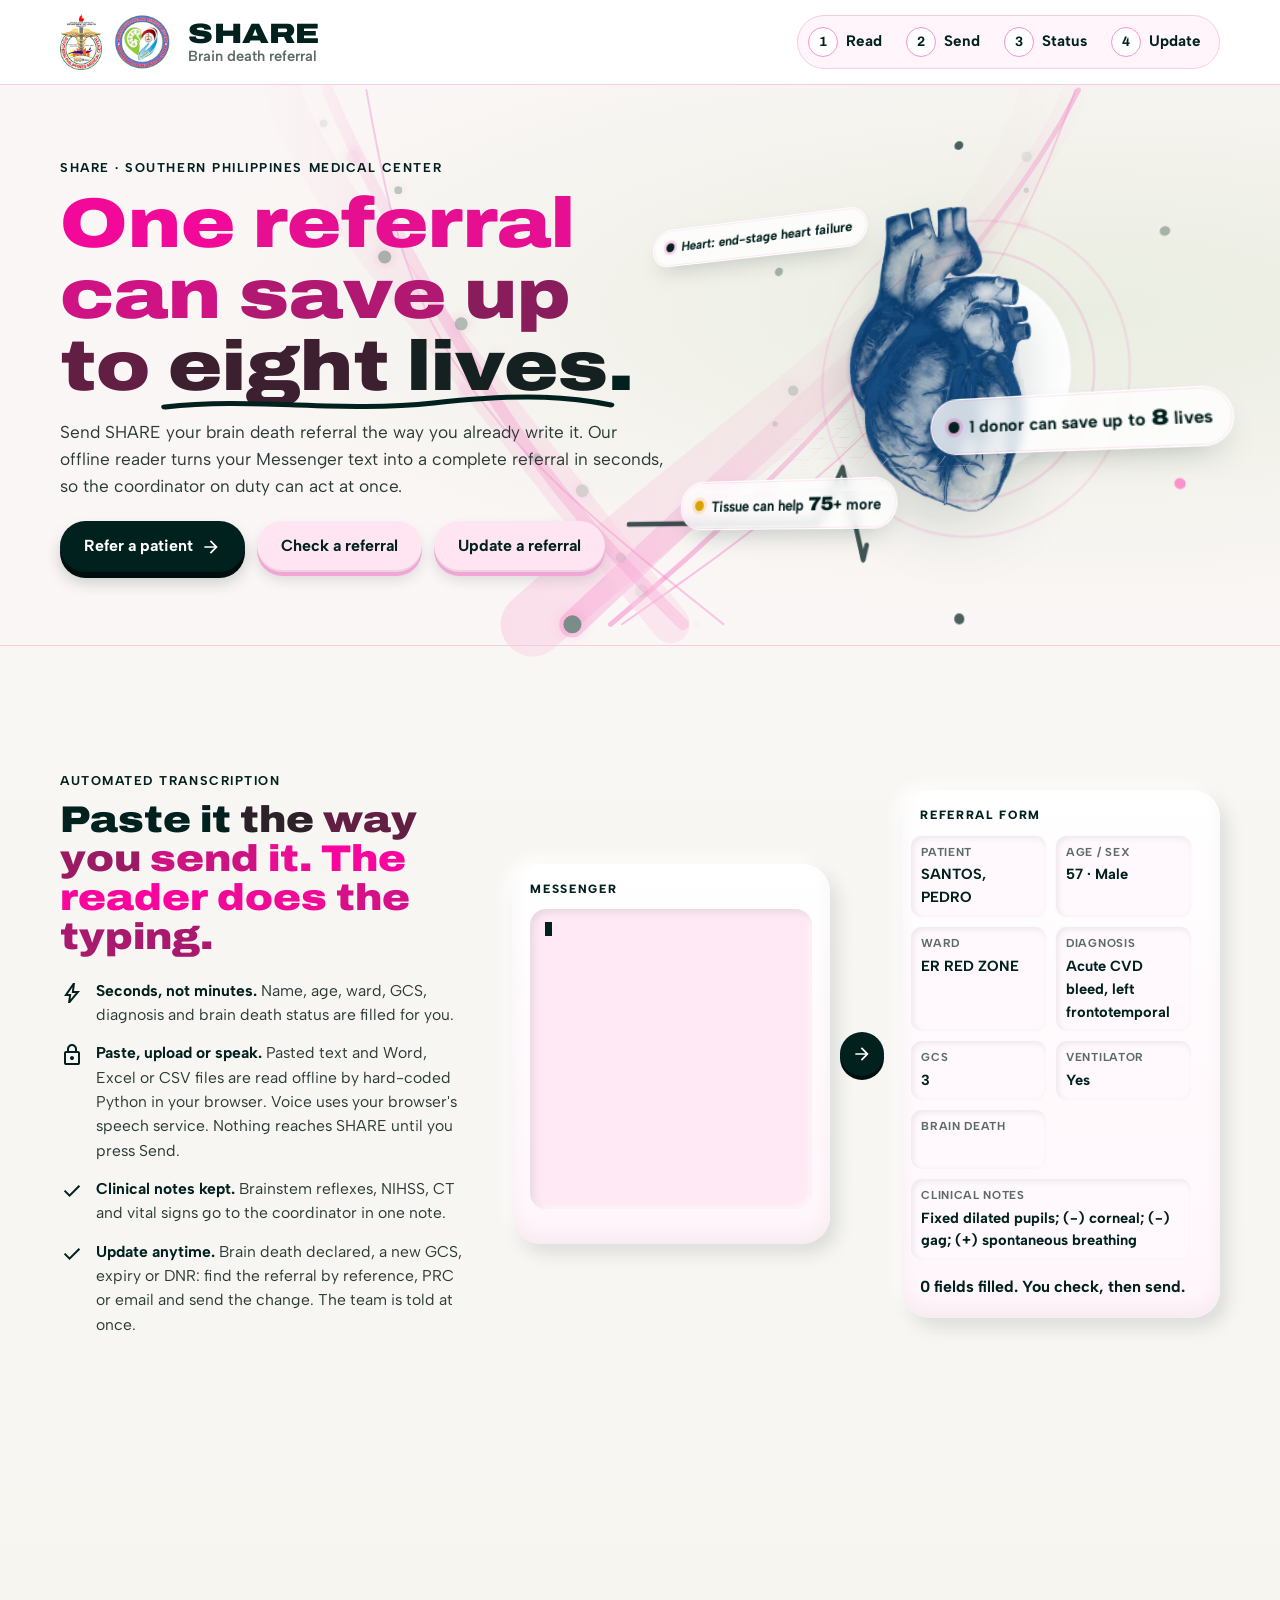
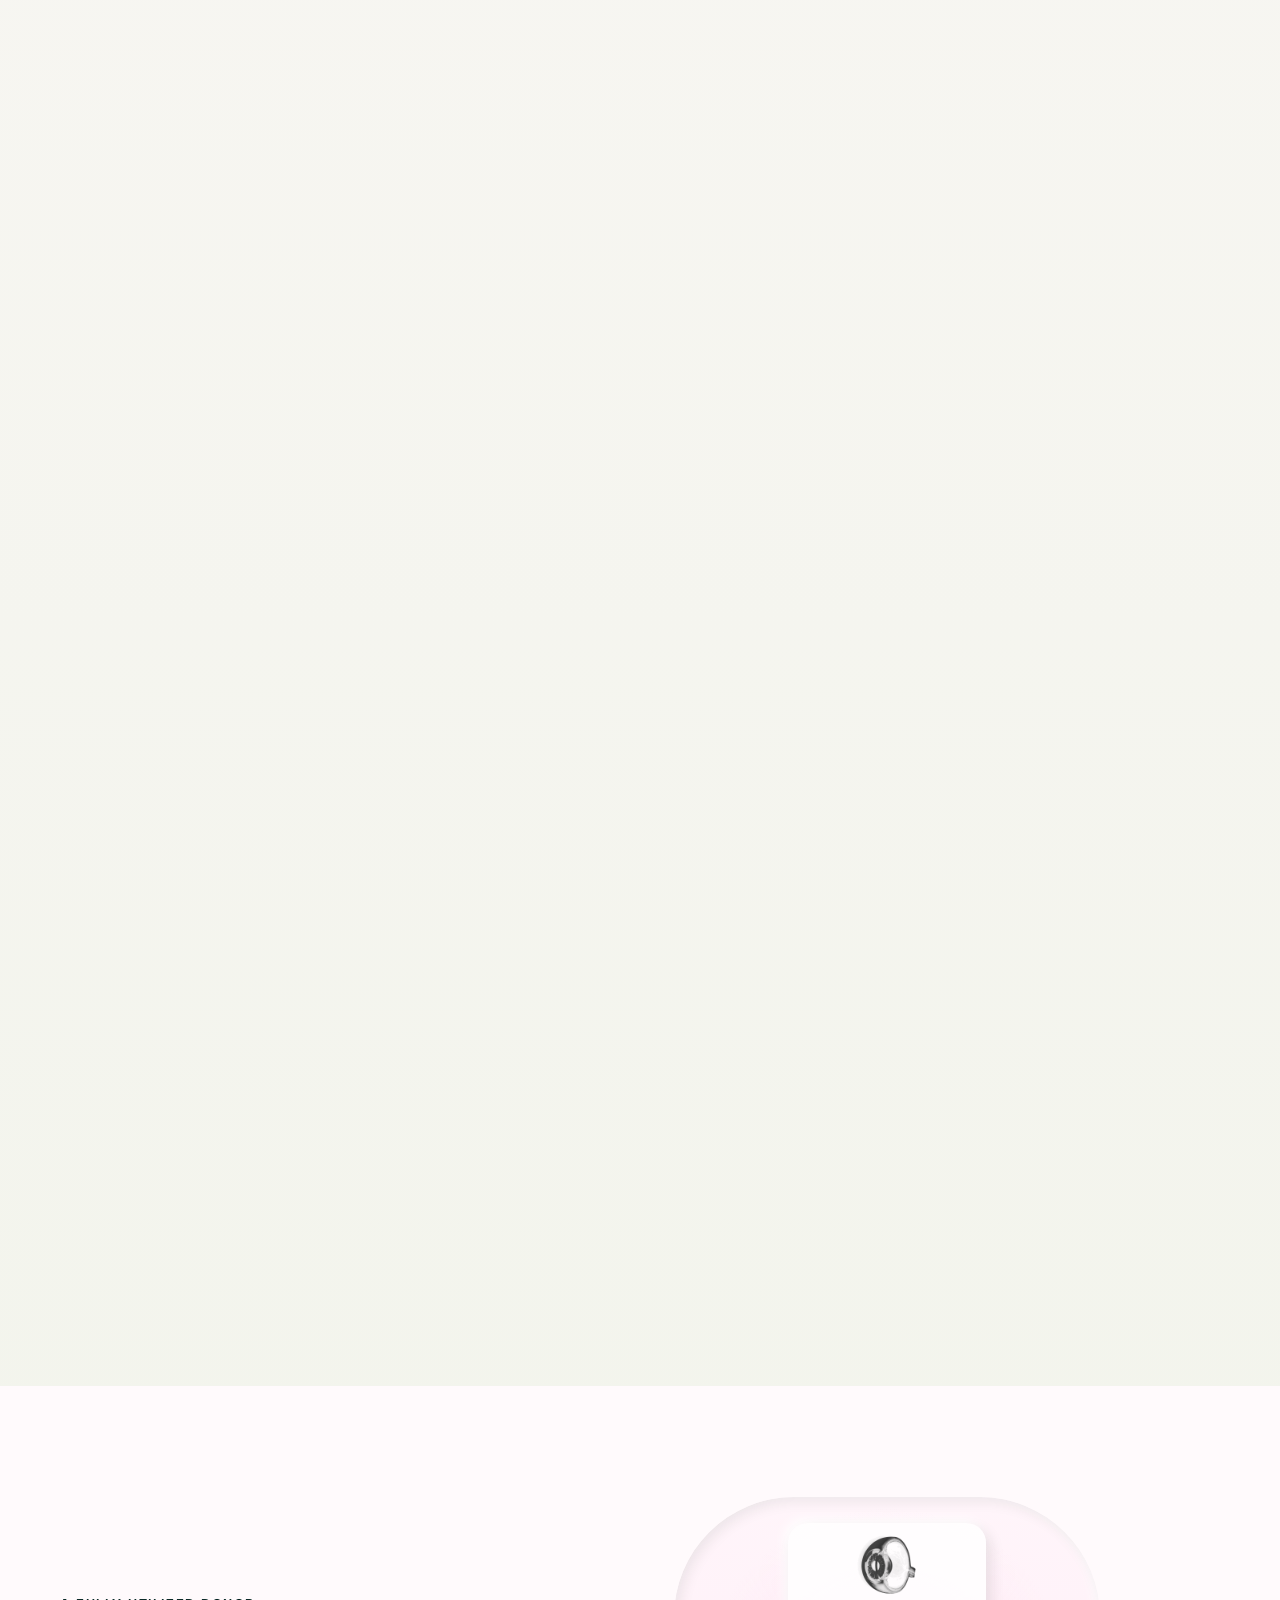
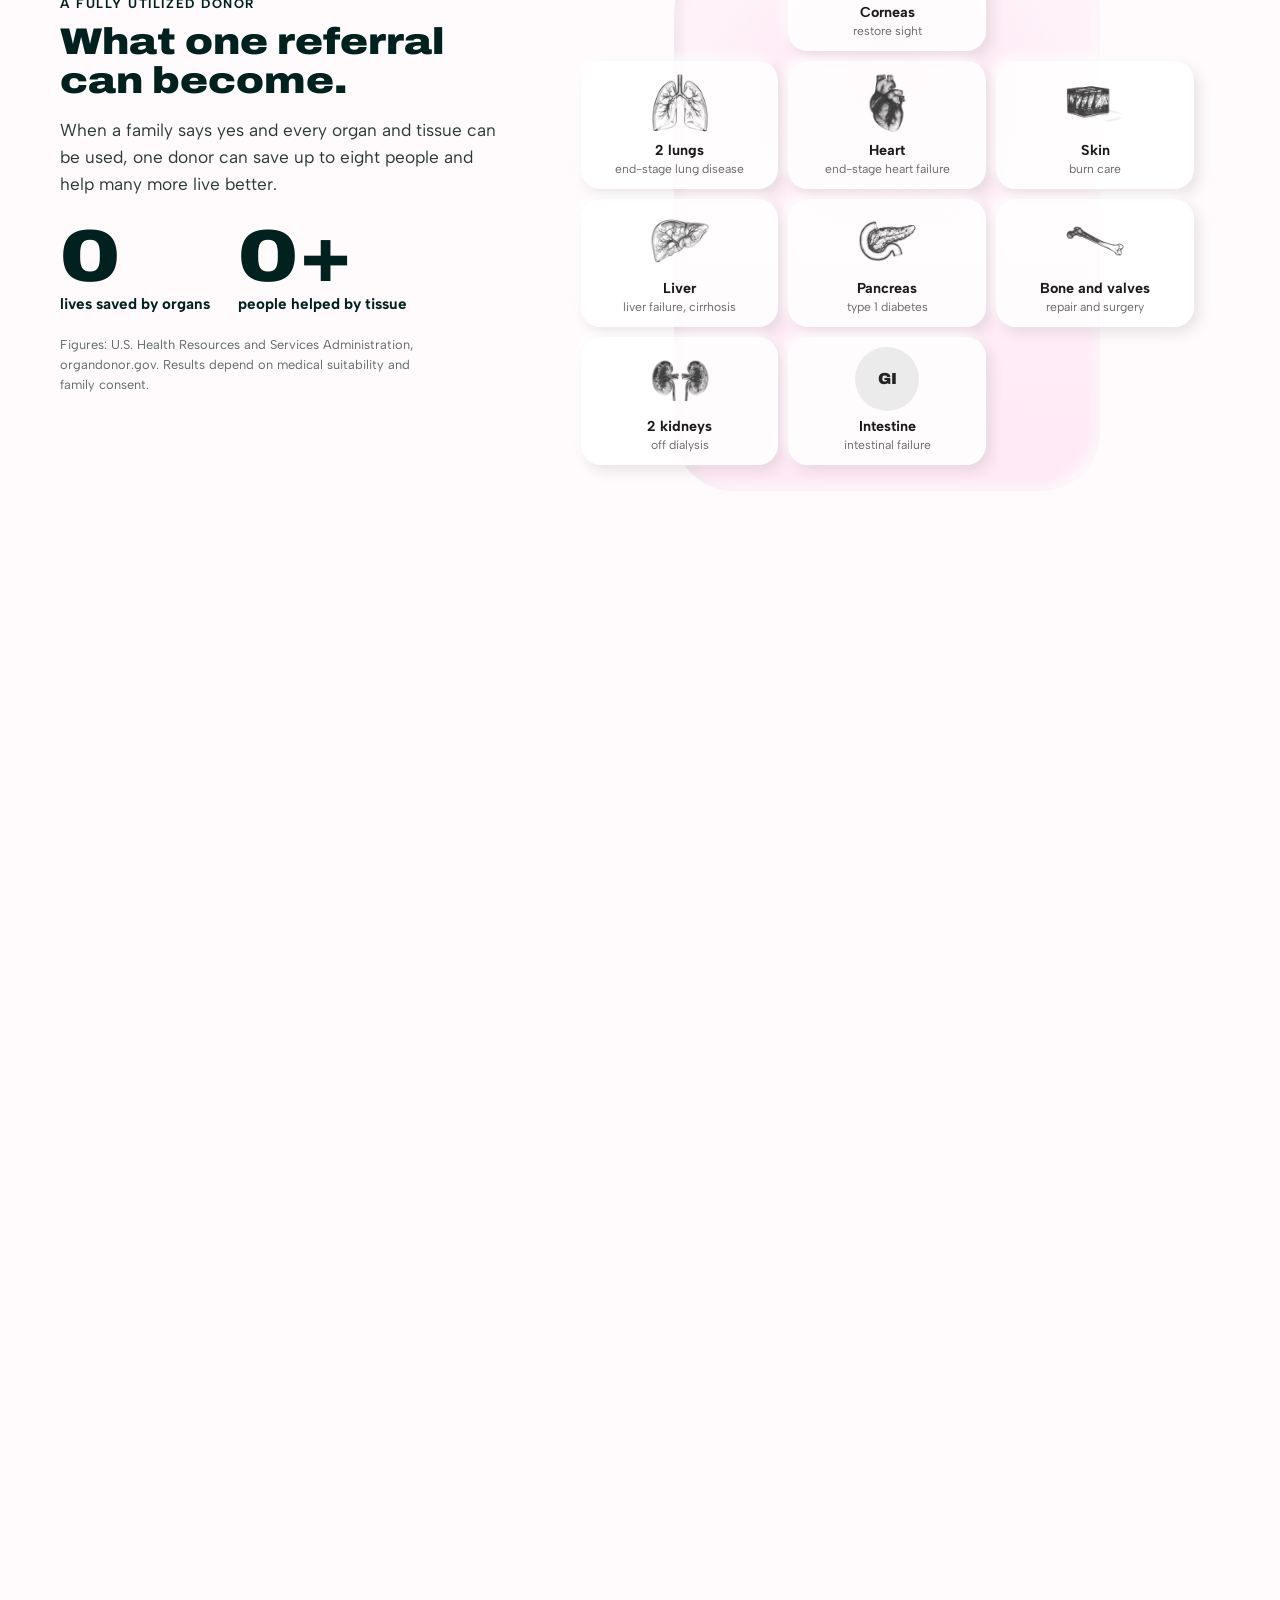
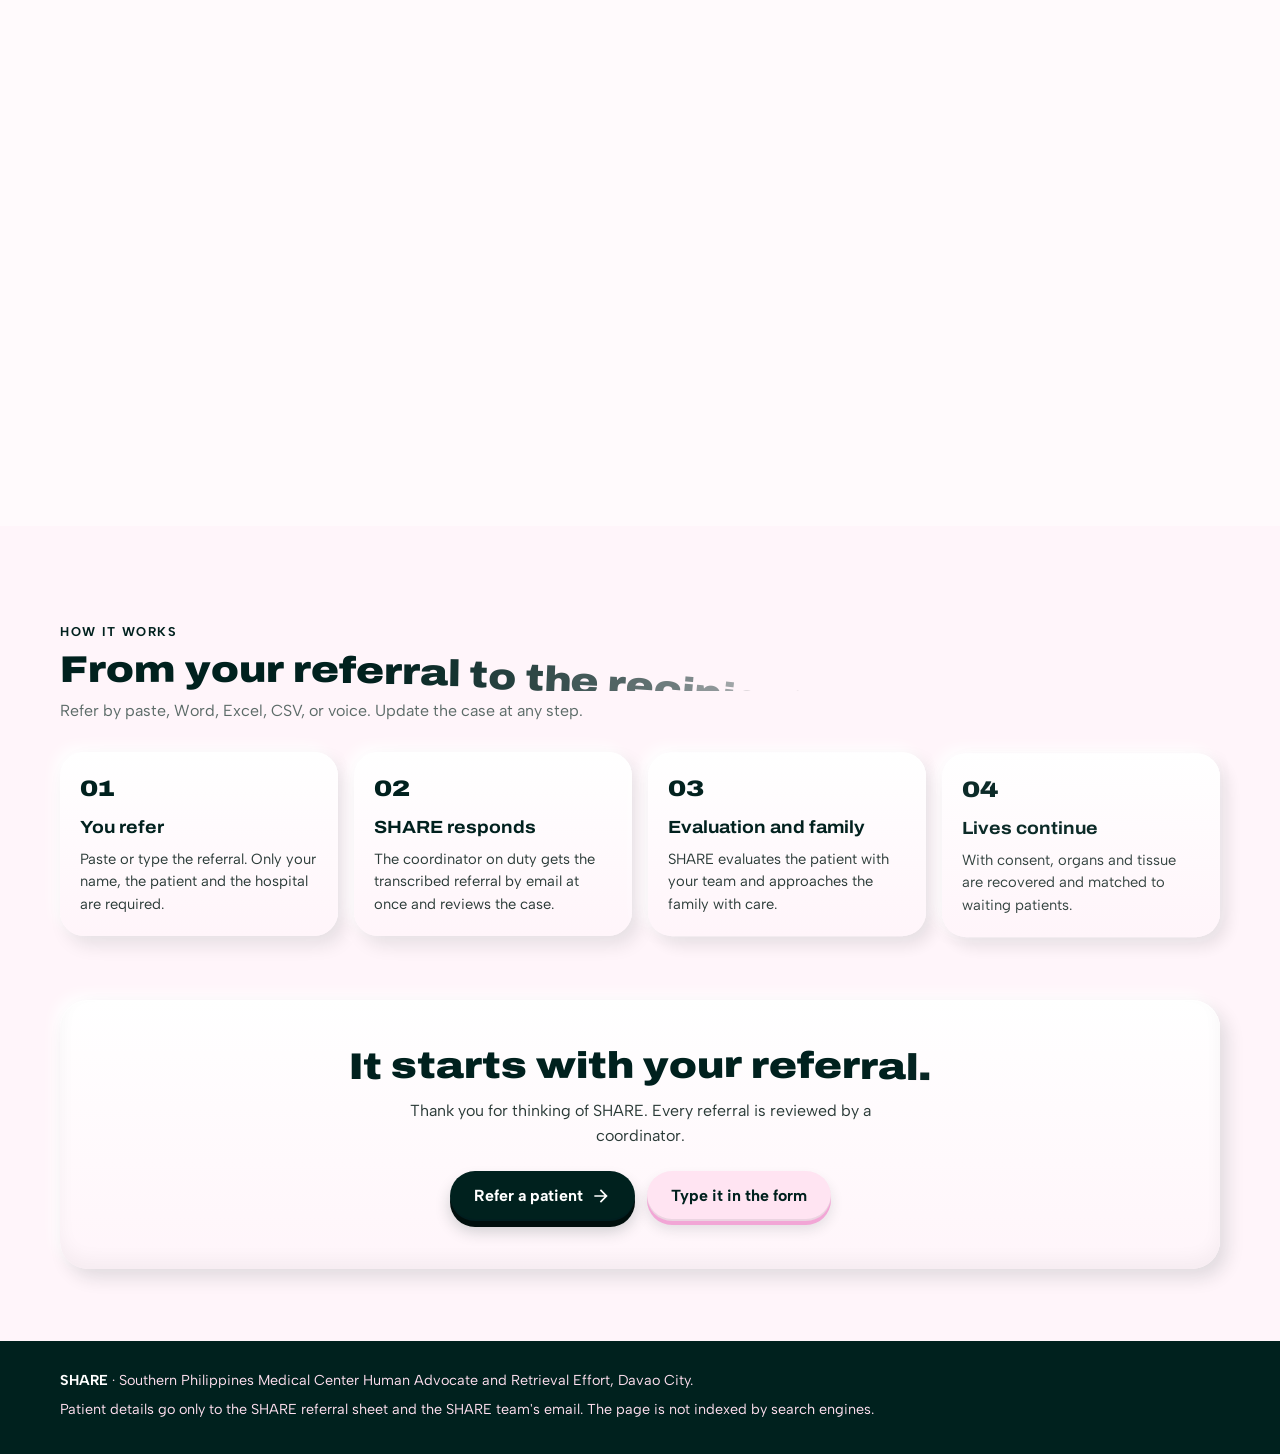
==== commit 87e6d4de: "Deep blue organ art, pink ribbons and animations, remove remaining greens" ====
--- a/index.html
+++ b/index.html
@@ -18,8 +18,8 @@
   <link rel="preconnect" href="https://fonts.googleapis.com" />
   <link rel="preconnect" href="https://fonts.gstatic.com" crossorigin />
   <link href="https://fonts.googleapis.com/css2?family=Albert+Sans:wght@400;500;600;700&family=Archivo:wdth,wght@62..125,500..900&display=swap" rel="stylesheet" />
-  <link rel="stylesheet" href="css/styles.css?v=21" />
-  <link rel="stylesheet" href="css/landing.css?v=5" />
+  <link rel="stylesheet" href="css/styles.css?v=24" />
+  <link rel="stylesheet" href="css/landing.css?v=6" />
   <link rel="preload" as="image" href="assets/art/heart.webp" />
   <script src="js/config.js?v=9"></script>
 </head>
@@ -204,9 +204,9 @@
 
   <script src="js/vendor/anime.umd.min.js?v=4.5.0"></script>
   <script src="js/common.js?v=3"></script>
-  <script src="js/ribbon.js?v=7"></script>
-  <script src="js/motion.js?v=8"></script>
-  <script src="js/clickfx.js?v=3"></script>
+  <script src="js/ribbon.js?v=8"></script>
+  <script src="js/motion.js?v=9"></script>
+  <script src="js/clickfx.js?v=4"></script>
   <script src="js/landing.js?v=4"></script>
 </body>
 </html>
--- a/css/styles.css
+++ b/css/styles.css
@@ -183,7 +183,7 @@
     inset 3px 3px 7px rgba(0, 33, 30, 0.12),
     inset -2px -2px 5px rgba(255, 255, 255, 0.95);
 }
-input:hover, select:hover, textarea:hover { border-color: #b8c7a8; }
+input:hover, select:hover, textarea:hover { border-color: #F7C6E4; }
 input:focus, select:focus, textarea:focus {
   outline: none;
   border-color: var(--green);
@@ -241,7 +241,7 @@
   background: #00211E;
   color: #fff;
   box-shadow:
-    inset 0 -2px 0 rgba(0, 40, 16, 0.22),
+    inset 0 -2px 0 rgba(0, 20, 40, 0.22),
     0 6px 0 #000F0D,
     0 10px 16px rgba(0, 33, 30, 0.2);
 }
@@ -250,13 +250,13 @@
 .btn-primary:hover, .btn-send:hover {
   background: #00302B;
   box-shadow:
-    inset 0 -2px 0 rgba(0, 40, 16, 0.22),
+    inset 0 -2px 0 rgba(0, 20, 40, 0.22),
     0 7px 0 #000F0D,
     0 14px 18px rgba(0, 33, 30, 0.24);
 }
 .btn-primary:active, .btn-send:active {
   box-shadow:
-    inset 0 3px 6px rgba(0, 30, 12, 0.35),
+    inset 0 3px 6px rgba(0, 20, 40, 0.35),
     0 1px 0 #000F0D;
 }
 .btn-primary:disabled, .btn-send:disabled {
@@ -270,26 +270,26 @@
   padding: 8px 16px;
   box-shadow:
     inset 0 -2px 0 rgba(0, 33, 30, 0.08),
-    0 4px 0 #a9be98,
+    0 4px 0 #F2A6D6,
     0 8px 14px rgba(0, 33, 30, 0.12);
 }
 .btn-ghost:hover {
-  background: #d1e0c3;
+  background: #FFD9EE;
   box-shadow:
     inset 0 -2px 0 rgba(0, 33, 30, 0.08),
-    0 5px 0 #9bb389,
+    0 5px 0 #F2A6D6,
     0 10px 16px rgba(0, 33, 30, 0.14);
 }
 .btn-ghost:active {
   box-shadow:
     inset 0 3px 6px rgba(0, 33, 30, 0.18),
-    0 1px 0 #a9be98;
+    0 1px 0 #F2A6D6;
 }
 /* Click burst particles (js/clickfx.js). */
 .burst { position: fixed; left: 0; top: 0; width: 0; height: 0; pointer-events: none; z-index: 60; }
-.burst i { position: absolute; left: -5px; top: -5px; width: 10px; height: 10px; border-radius: 50%; background: #00211E; box-shadow: 0 0 8px rgba(251, 3, 158, 0.55); }
-.burst i.is-sage { background: #FD91CC; box-shadow: 0 0 8px rgba(156, 196, 138, 0.7); }
-.burst i.is-ring { width: 16px; height: 16px; left: -8px; top: -8px; background: transparent; border: 2px solid #00211E; box-shadow: none; }
+.burst i { position: absolute; left: -5px; top: -5px; width: 10px; height: 10px; border-radius: 50%; background: #FB039E; box-shadow: 0 0 8px rgba(251, 3, 158, 0.55); }
+.burst i.is-sage { background: #FD91CC; box-shadow: 0 0 8px rgba(253, 145, 204, 0.7); }
+.burst i.is-ring { width: 16px; height: 16px; left: -8px; top: -8px; background: transparent; border: 2px solid #FB039E; box-shadow: none; }
 .burst i.is-ring.is-sage { border-color: #FD91CC; }
 .burst i.is-spark { width: 3px; height: 12px; left: -1.5px; top: -6px; border-radius: 2px; background: #00302B; }
 .spinner { display: none; width: 18px; height: 18px; border: 2.5px solid rgba(255, 255, 255, 0.4); border-top-color: #fff; border-radius: 50%; animation: spin 700ms linear infinite; }
@@ -338,7 +338,7 @@
 .status-error { color: var(--error); font-weight: 600; }
 
 /* Footer */
-.footer { background: var(--green-ink); color: #d7e4d2; padding: 28px 0; font-size: 0.9rem; }
+.footer { background: var(--green-ink); color: #FFE0F0; padding: 28px 0; font-size: 0.9rem; }
 .footer p { margin: 0 0 6px; }
 .footer b { color: #fff; }
 
--- a/css/landing.css
+++ b/css/landing.css
@@ -54,7 +54,7 @@
   grid-template-columns: repeat(3, minmax(0, 1fr));
   grid-template-areas: ". eyes ." "lungs heart skin" "liver pancreas bones" "kidneys intestine ."; }
 .body-map::before { content: ""; position: absolute; inset: 0 18% 0; border-radius: 120px 120px 60px 60px; z-index: -1;
-  background: radial-gradient(60% 40% at 50% 30%, var(--sage-soft), transparent 70%), linear-gradient(180deg, #FFF5FA, #e8efdf);
+  background: radial-gradient(60% 40% at 50% 30%, var(--sage-soft), transparent 70%), linear-gradient(180deg, #FFF5FA, #FFE9F5);
   box-shadow: inset 4px 4px 14px rgba(0, 33, 30, 0.08), inset -4px -4px 12px rgba(255, 255, 255, 0.9); }
 .body-map li { display: flex; flex-direction: column; align-items: center; text-align: center; padding: 10px 8px 12px; border-radius: 20px;
   background: rgba(255, 255, 255, 0.86); box-shadow: 5px 6px 14px rgba(0, 33, 30, 0.1), -4px -4px 10px rgba(255, 255, 255, 0.9);
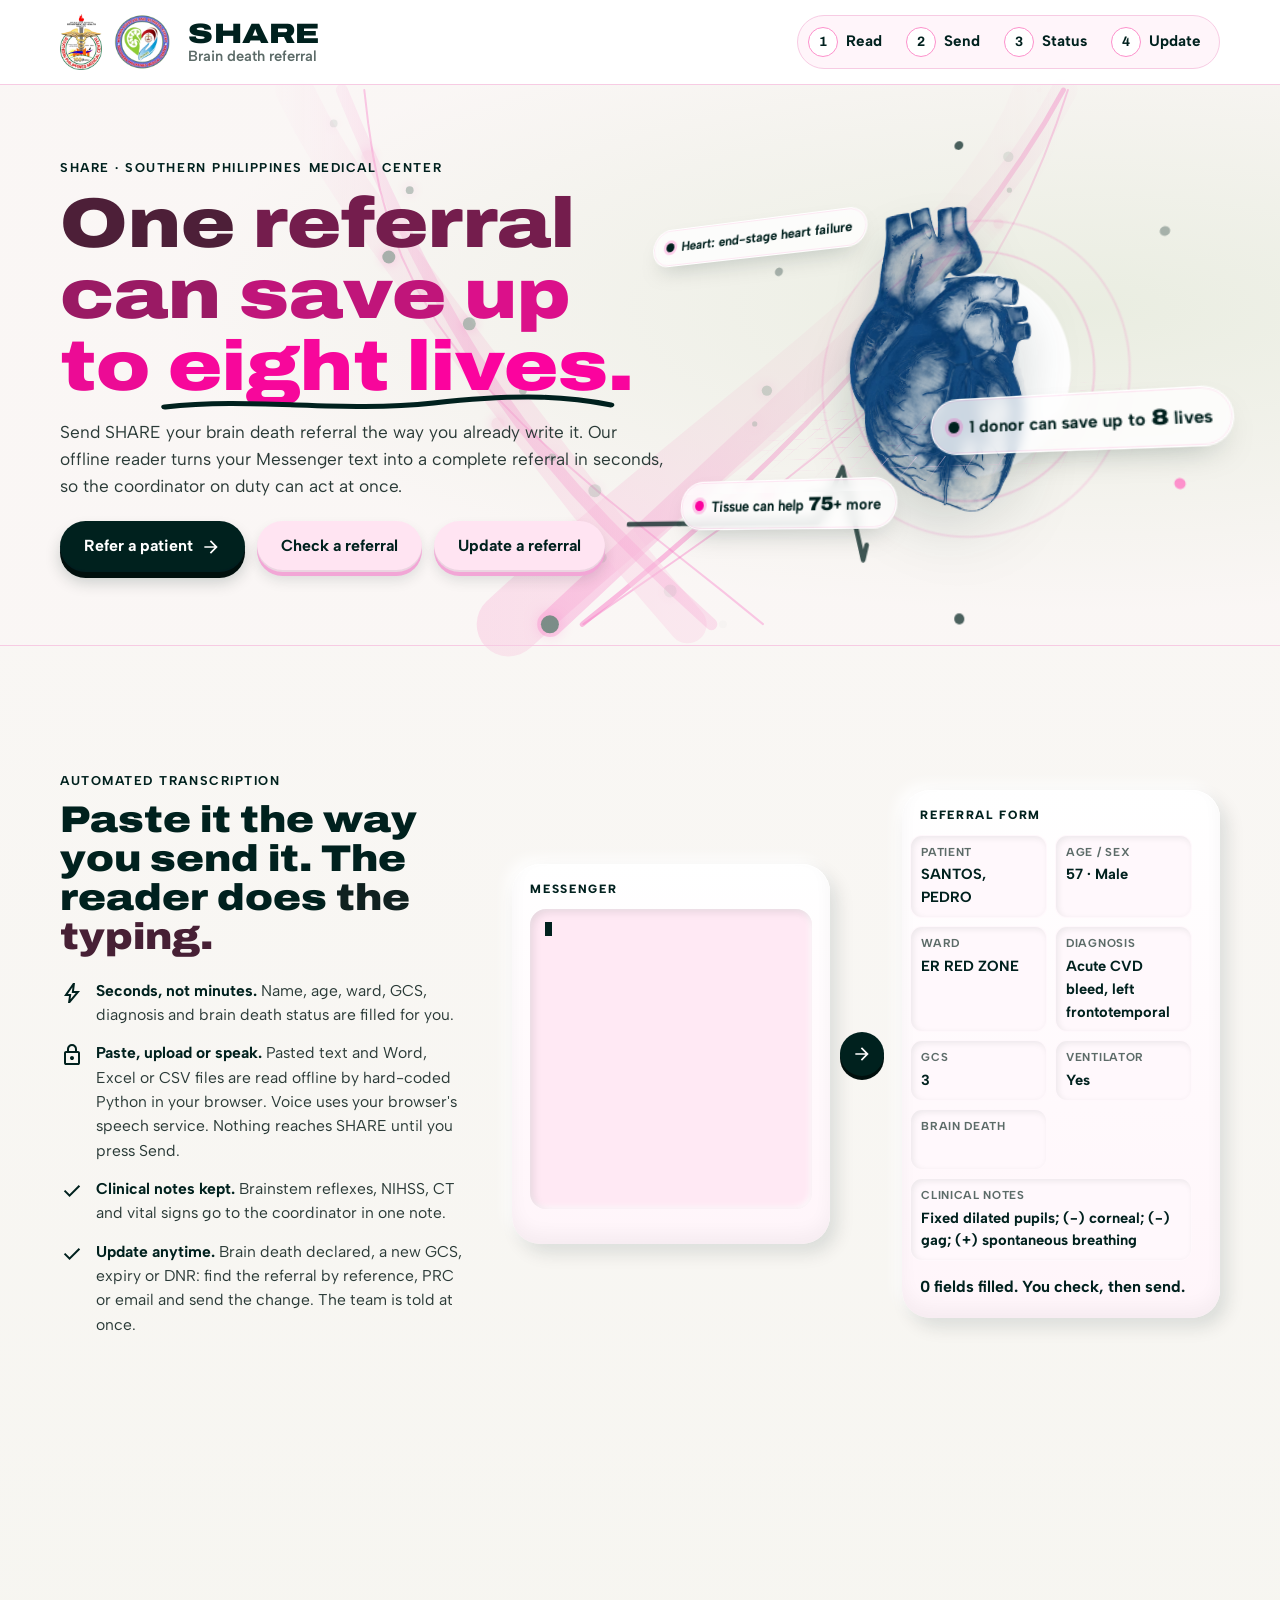
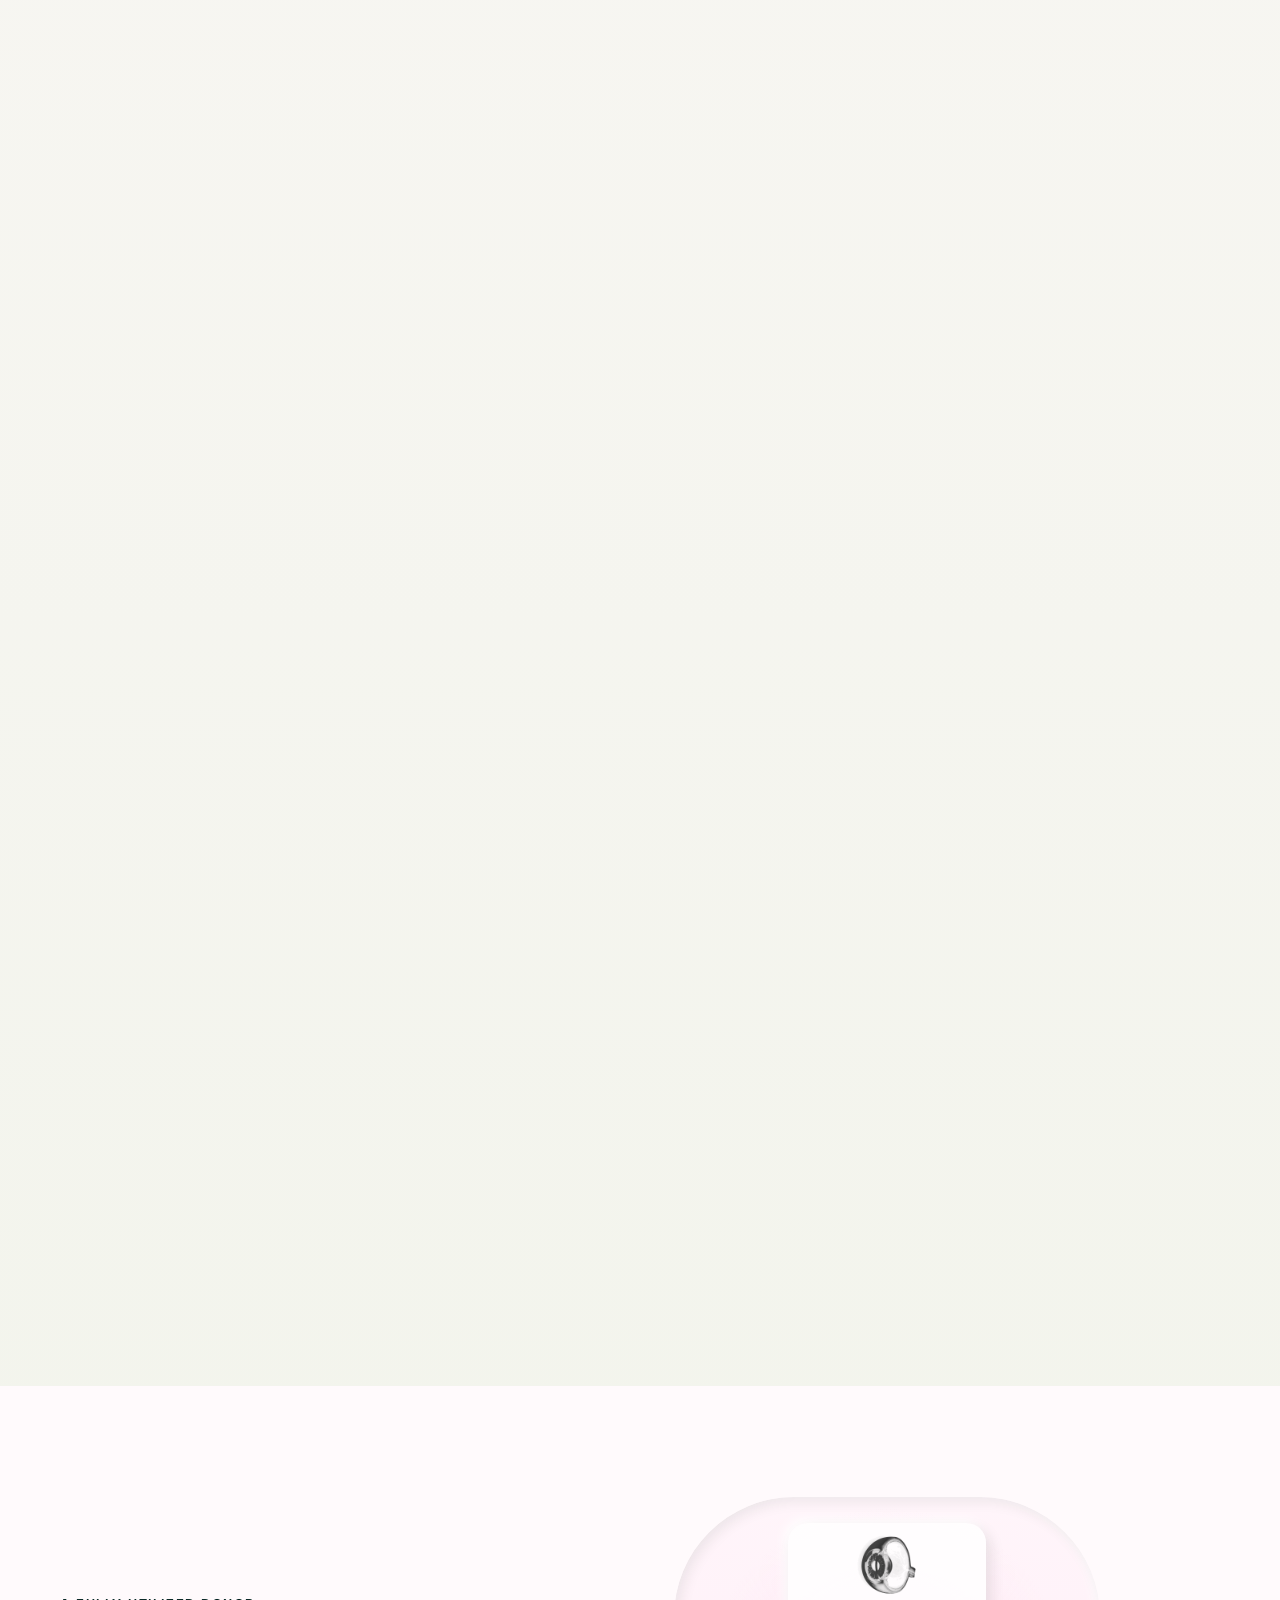
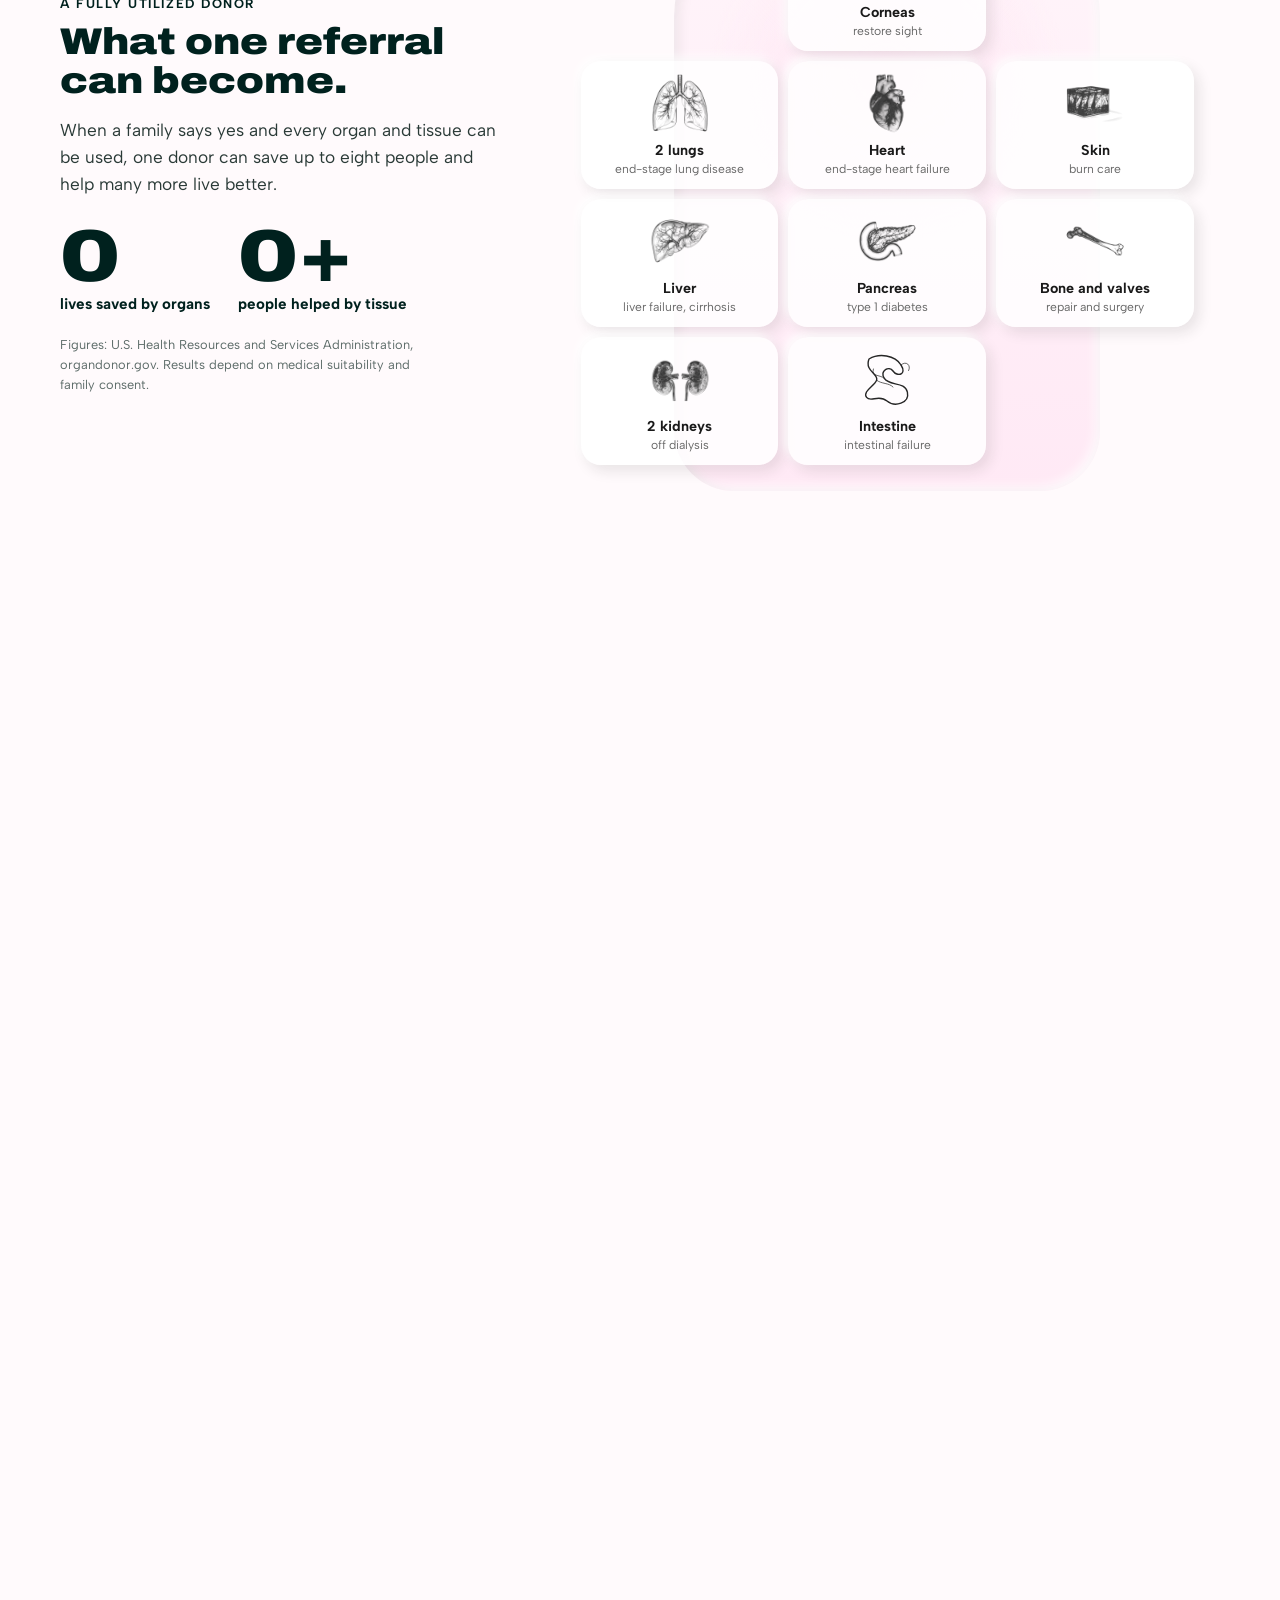
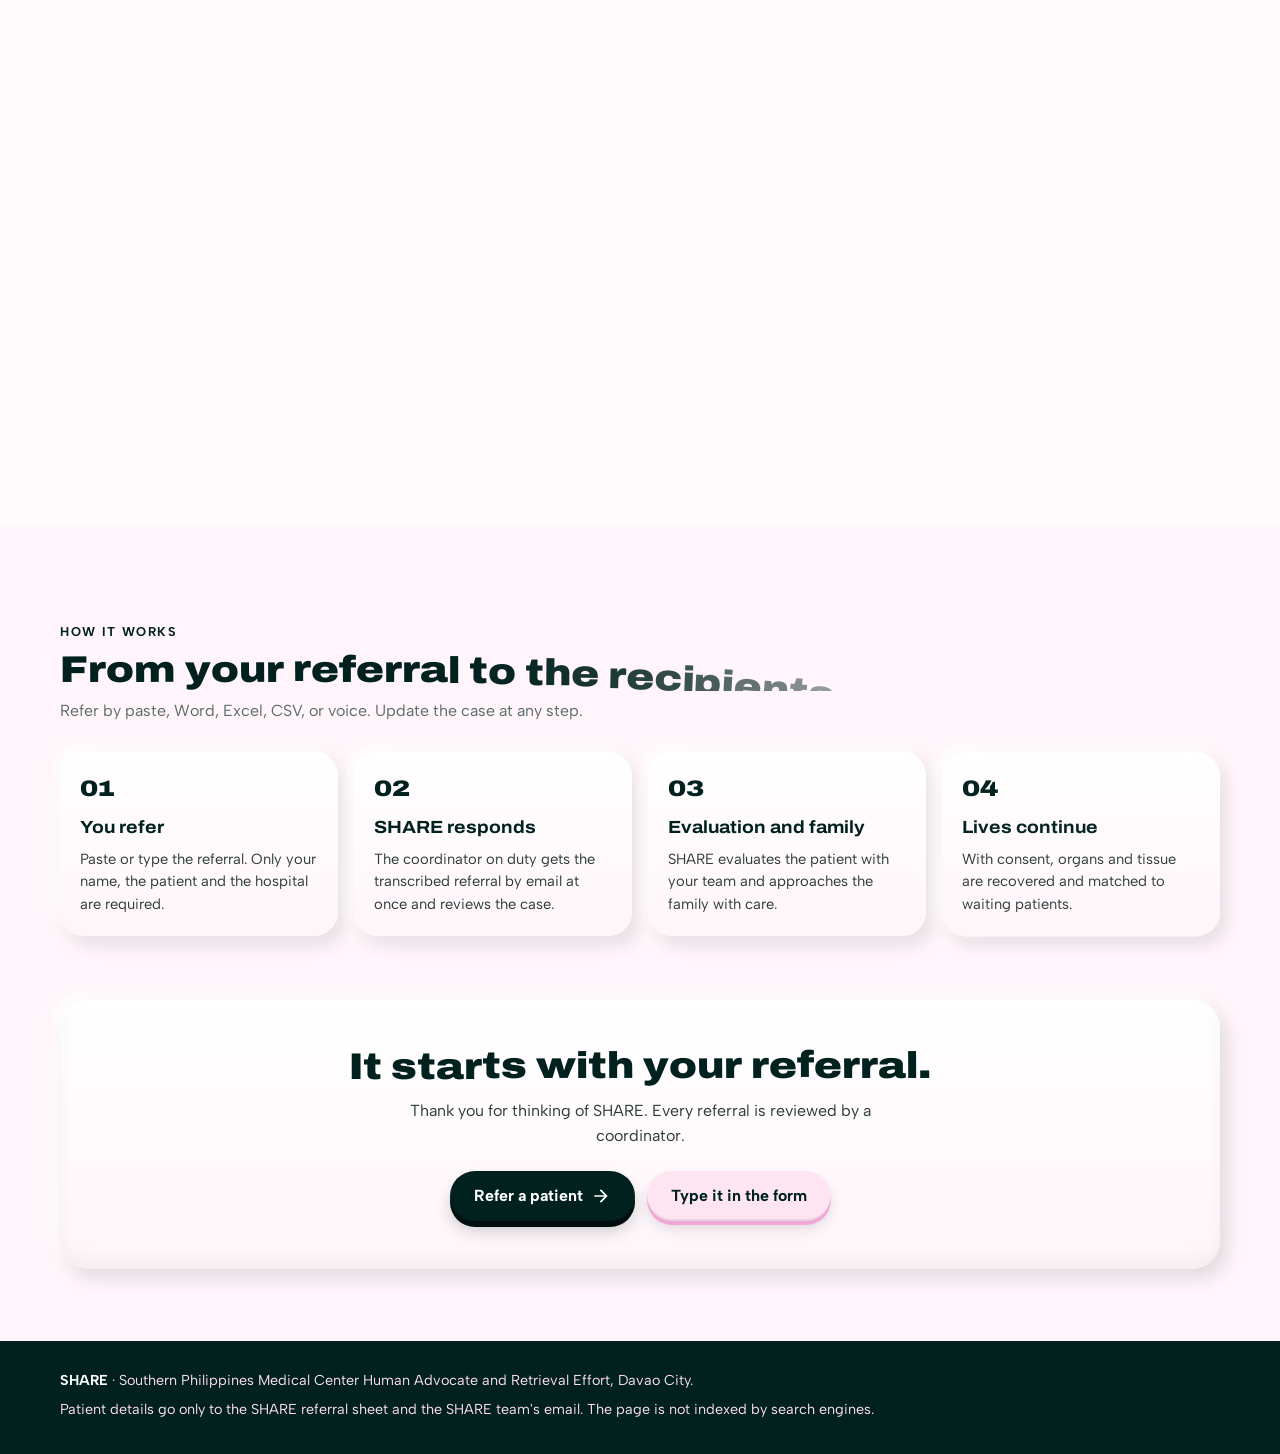
==== commit 01cf8725: "Pink glows instead of gold, intestine illustration in deep blue" ====
--- a/index.html
+++ b/index.html
@@ -18,8 +18,8 @@
   <link rel="preconnect" href="https://fonts.googleapis.com" />
   <link rel="preconnect" href="https://fonts.gstatic.com" crossorigin />
   <link href="https://fonts.googleapis.com/css2?family=Albert+Sans:wght@400;500;600;700&family=Archivo:wdth,wght@62..125,500..900&display=swap" rel="stylesheet" />
-  <link rel="stylesheet" href="css/styles.css?v=24" />
-  <link rel="stylesheet" href="css/landing.css?v=6" />
+  <link rel="stylesheet" href="css/styles.css?v=25" />
+  <link rel="stylesheet" href="css/landing.css?v=7" />
   <link rel="preload" as="image" href="assets/art/heart.webp" />
   <script src="js/config.js?v=9"></script>
 </head>
@@ -161,7 +161,7 @@
             <li class="o-liver" data-organ data-lives="1"><img src="assets/art/liver.webp" width="560" height="560" alt="" loading="lazy" /><b>Liver</b><span>liver failure, cirrhosis</span></li>
             <li class="o-pancreas" data-organ data-lives="1"><img src="assets/art/pancreas.webp" width="320" height="320" alt="" loading="lazy" /><b>Pancreas</b><span>type 1 diabetes</span></li>
             <li class="o-kidneys" data-organ data-lives="2"><img src="assets/art/kidneys.webp" width="560" height="560" alt="" loading="lazy" /><b>2 kidneys</b><span>off dialysis</span></li>
-            <li class="o-intestine" data-organ data-lives="1"><span class="no-art" aria-hidden="true">GI</span><b>Intestine</b><span>intestinal failure</span></li>
+            <li class="o-intestine" data-organ data-lives="1"><img src="assets/art/intestine.svg" width="320" height="320" alt="" loading="lazy" /><b>Intestine</b><span>intestinal failure</span></li>
             <li class="o-skin" data-organ data-kind="tissue"><img src="assets/art/skin.webp" width="320" height="320" alt="" loading="lazy" /><b>Skin</b><span>burn care</span></li>
             <li class="o-bones" data-organ data-kind="tissue"><img src="assets/art/bones.webp" width="320" height="320" alt="" loading="lazy" /><b>Bone and valves</b><span>repair and surgery</span></li>
           </ol>
--- a/css/styles.css
+++ b/css/styles.css
@@ -95,7 +95,7 @@
 .glass strong { font-family: var(--font-display); font-weight: 900; font-stretch: 115%; font-size: 1.25em; color: var(--green); font-variant-numeric: tabular-nums; }
 .glass b { width: 9px; height: 9px; border-radius: 50%; flex: none; }
 .dot-ok { background: var(--green); box-shadow: 0 0 0 3px rgba(251, 3, 158, 0.18); }
-.dot-wait { background: #d9a400; box-shadow: 0 0 0 3px rgba(217, 164, 0, 0.2); }
+.dot-wait { background: #FB039E; box-shadow: 0 0 0 3px rgba(251, 3, 158, 0.2); }
 .dot-idle { background: var(--line); }
 .chip-1 { left: 0; top: 14%; transform: translateZ(140px) translateY(calc(var(--p) * -130px)); }
 .chip-2 { right: 0; bottom: 18%; transform: translateZ(170px) translateY(calc(var(--p) * -180px)); }
--- a/css/landing.css
+++ b/css/landing.css
@@ -64,7 +64,7 @@
 .body-map b { margin-top: 4px; font-size: 0.9rem; color: var(--green-ink); }
 .body-map li > span:last-child { font-size: 0.76rem; color: var(--muted); line-height: 1.3; }
 .body-map li.is-on { box-shadow: 0 0 0 2px var(--green), 5px 6px 18px rgba(251, 3, 158, 0.22); }
-.body-map li[data-kind="tissue"].is-on { box-shadow: 0 0 0 2px #c79a1a, 5px 6px 18px rgba(199, 154, 26, 0.22); }
+.body-map li[data-kind="tissue"].is-on { box-shadow: 0 0 0 2px #FB039E, 5px 6px 18px rgba(251, 3, 158, 0.22); }
 .is-scrub .body-map li:not(.is-on) { opacity: 0.38; filter: grayscale(1); transform: scale(0.94); }
 .o-eyes { grid-area: eyes; } .o-lungs { grid-area: lungs; } .o-heart { grid-area: heart; } .o-skin { grid-area: skin; }
 .o-liver { grid-area: liver; } .o-pancreas { grid-area: pancreas; } .o-bones { grid-area: bones; }
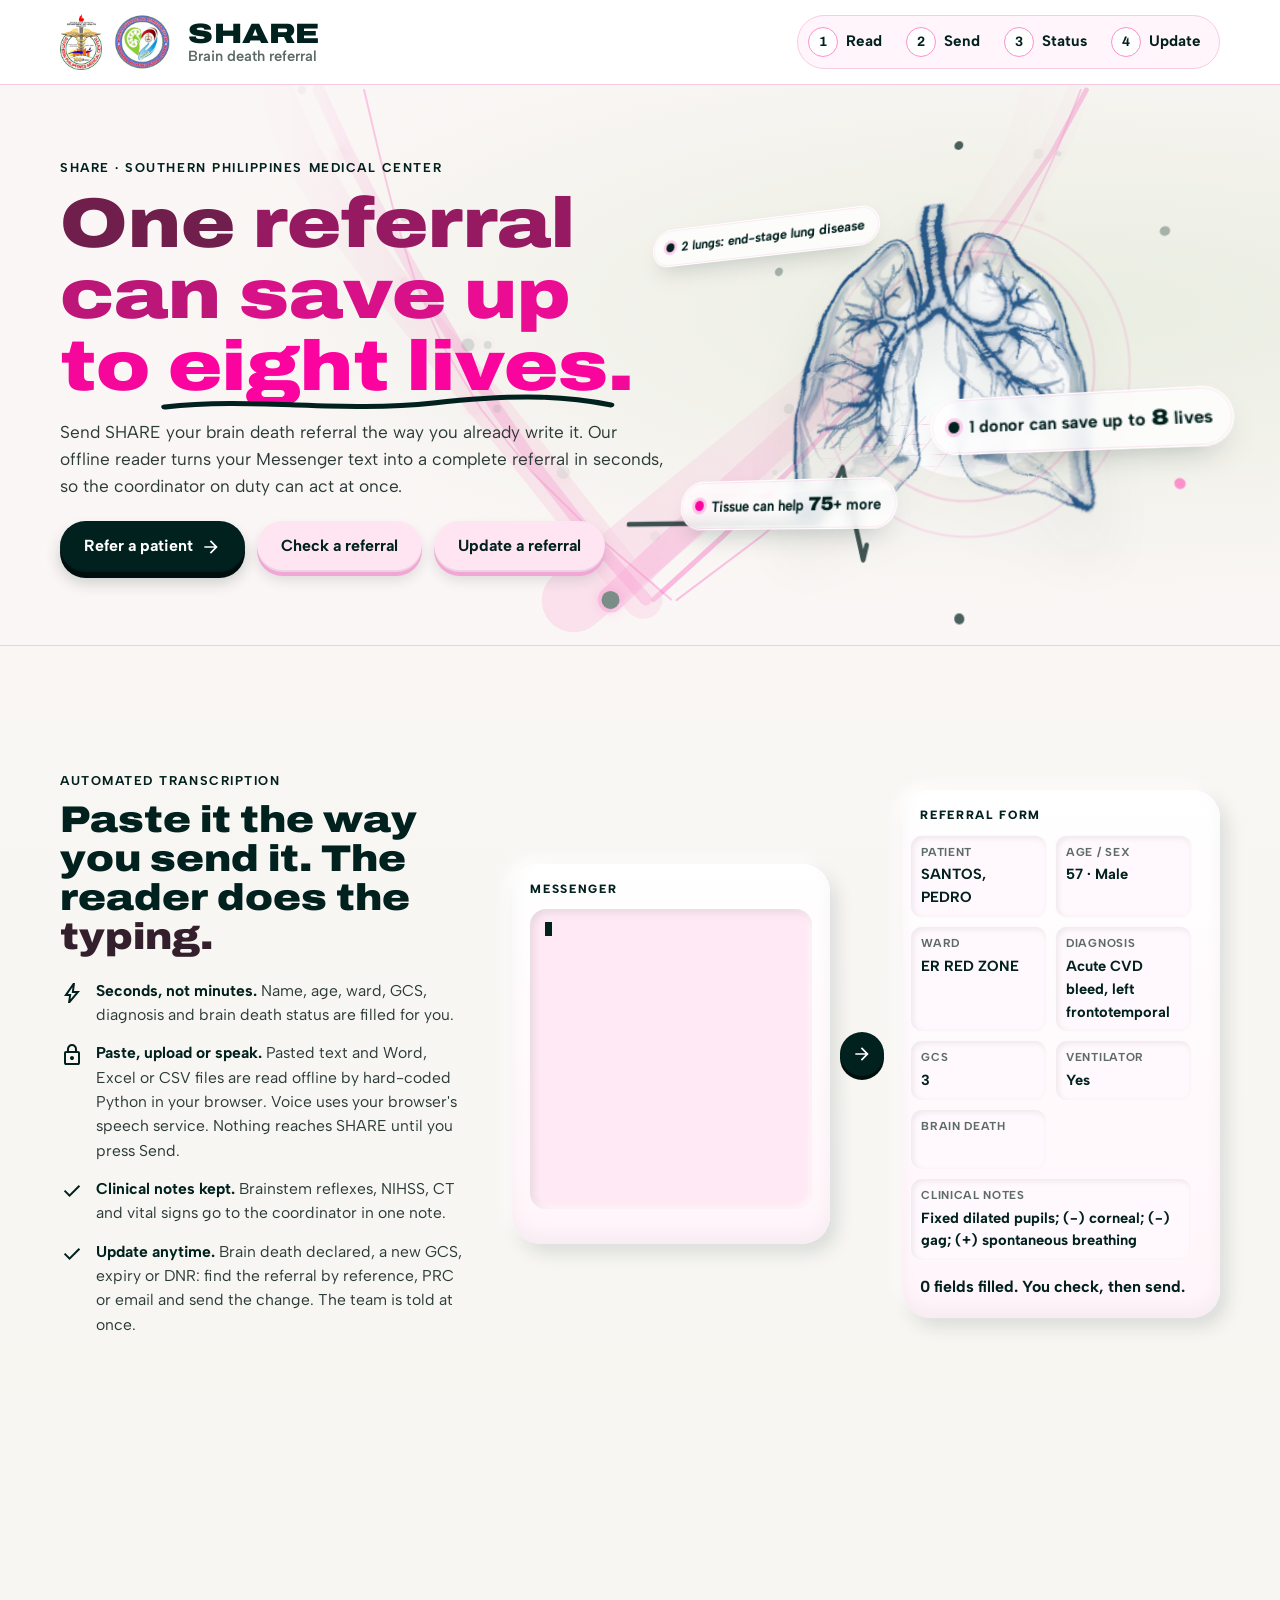
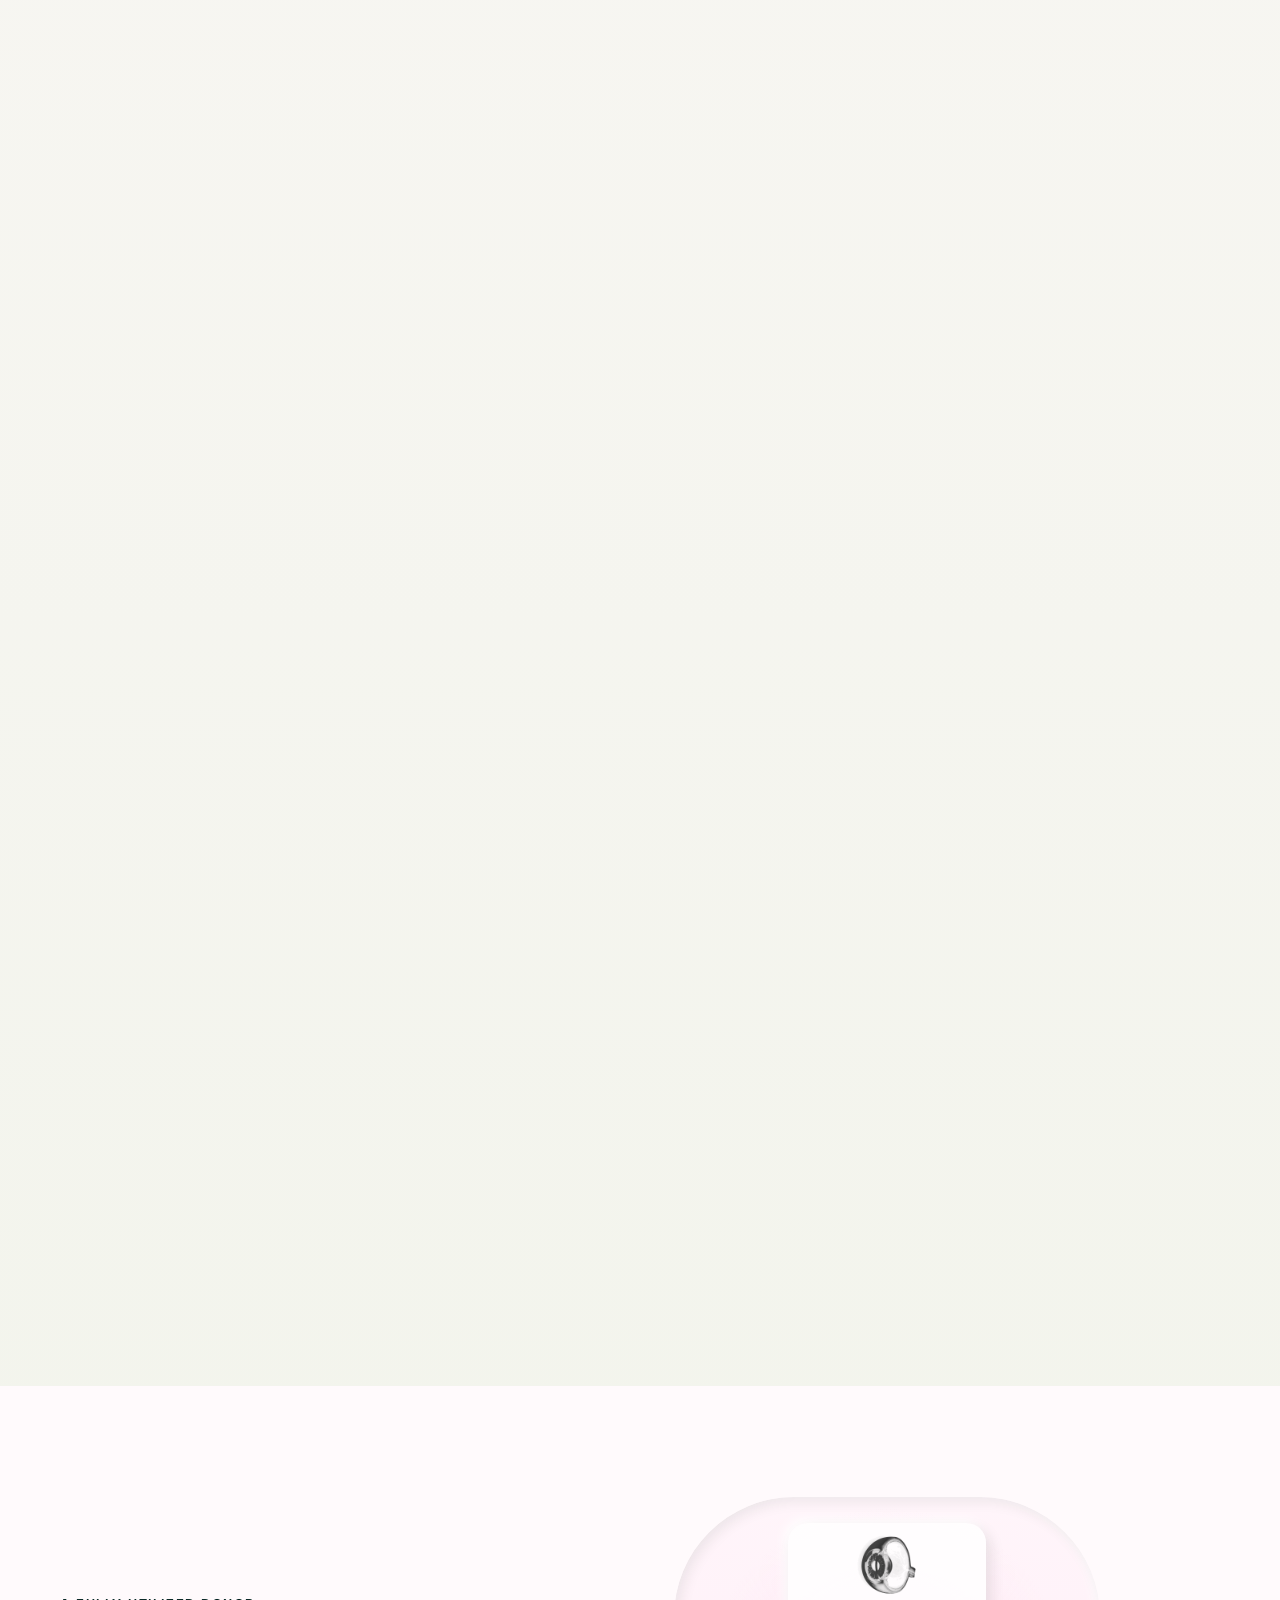
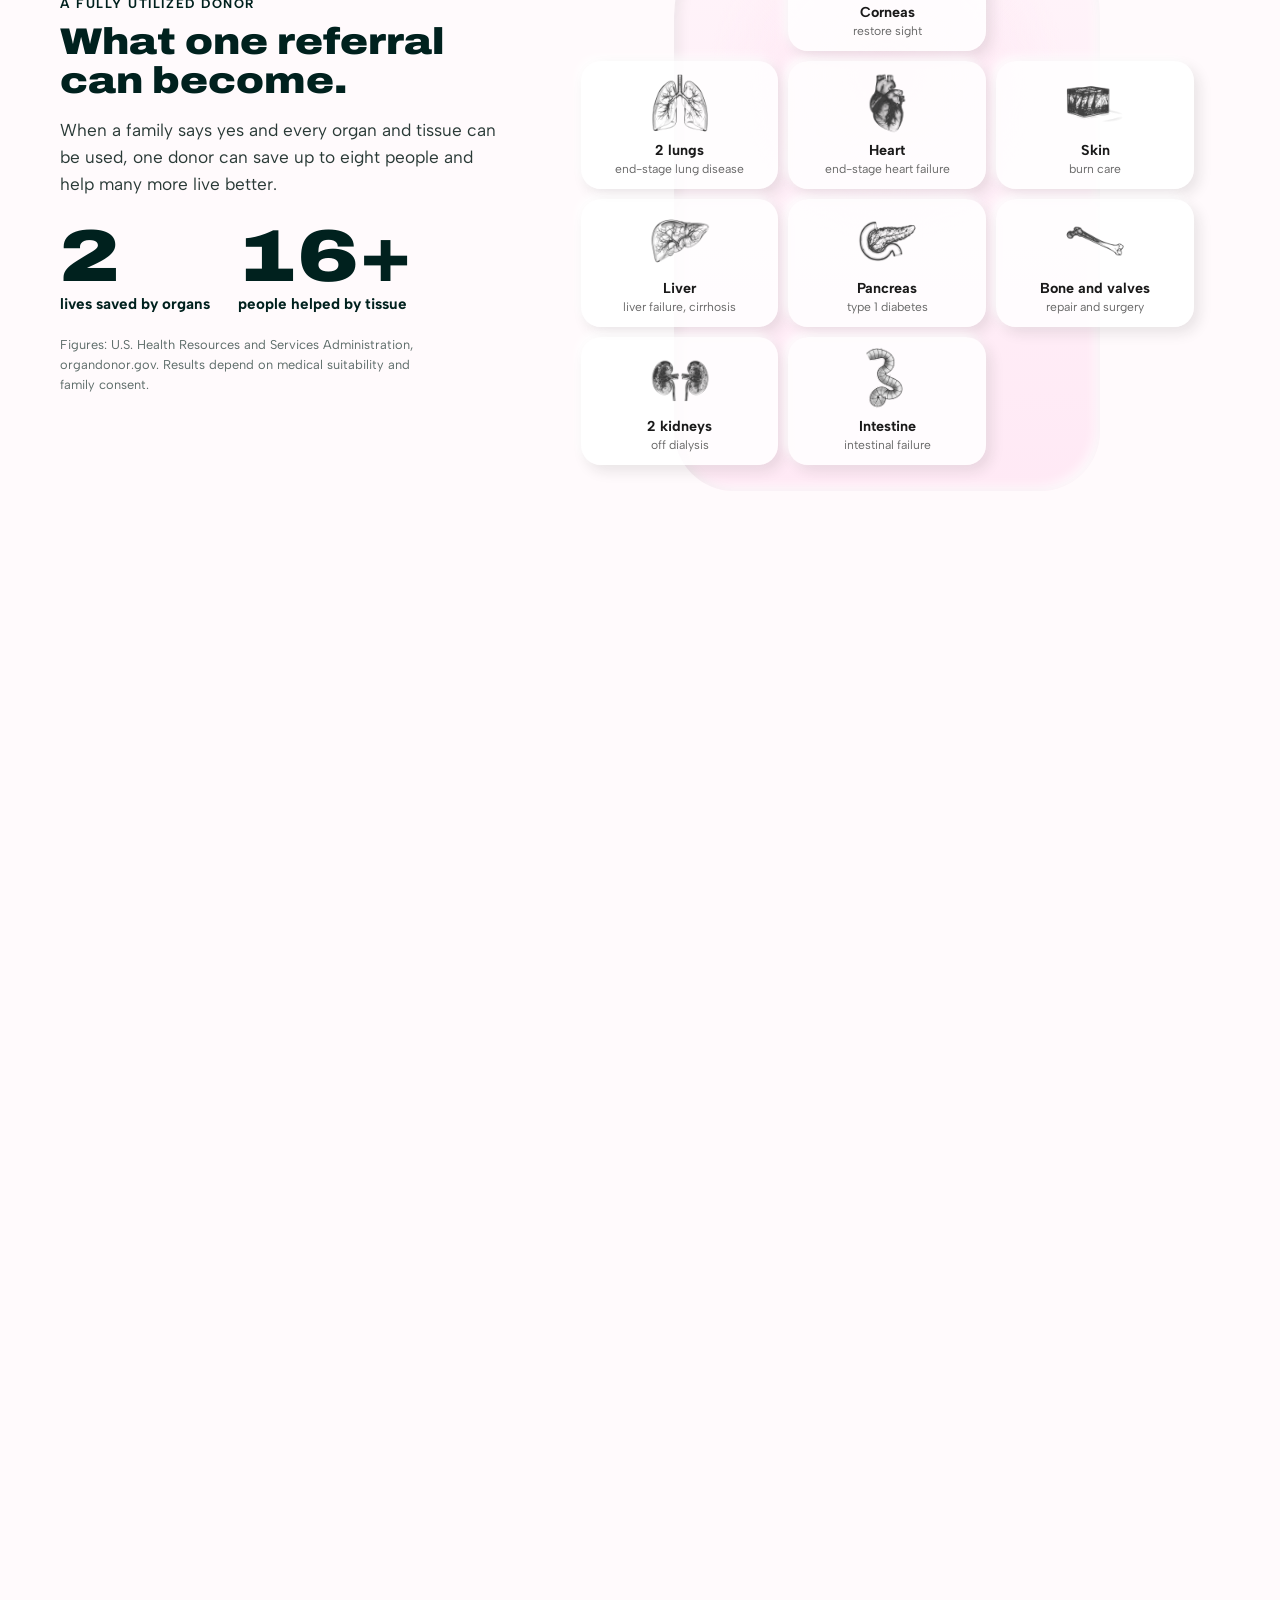
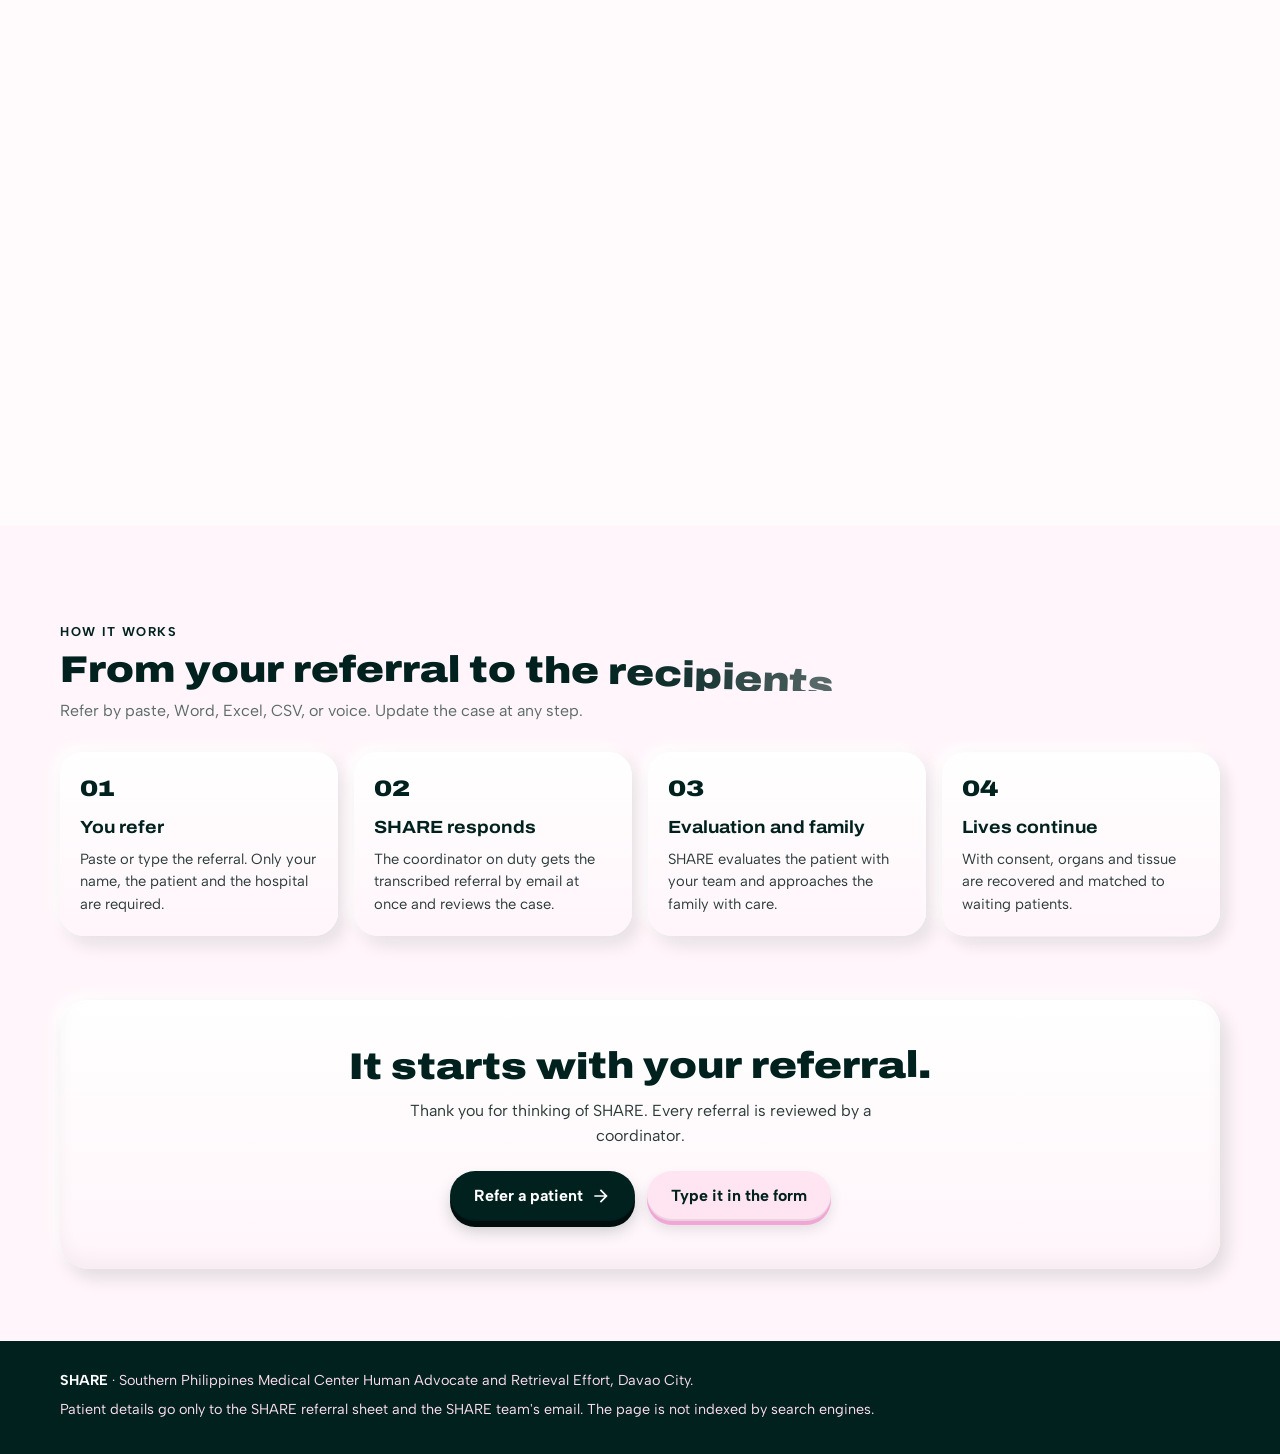
==== commit c9cecca0: "Intestine engraving in deep blue to match the organ art" ====
--- a/index.html
+++ b/index.html
@@ -19,7 +19,7 @@
   <link rel="preconnect" href="https://fonts.gstatic.com" crossorigin />
   <link href="https://fonts.googleapis.com/css2?family=Albert+Sans:wght@400;500;600;700&family=Archivo:wdth,wght@62..125,500..900&display=swap" rel="stylesheet" />
   <link rel="stylesheet" href="css/styles.css?v=25" />
-  <link rel="stylesheet" href="css/landing.css?v=7" />
+  <link rel="stylesheet" href="css/landing.css?v=8" />
   <link rel="preload" as="image" href="assets/art/heart.webp" />
   <script src="js/config.js?v=9"></script>
 </head>
@@ -161,7 +161,7 @@
             <li class="o-liver" data-organ data-lives="1"><img src="assets/art/liver.webp" width="560" height="560" alt="" loading="lazy" /><b>Liver</b><span>liver failure, cirrhosis</span></li>
             <li class="o-pancreas" data-organ data-lives="1"><img src="assets/art/pancreas.webp" width="320" height="320" alt="" loading="lazy" /><b>Pancreas</b><span>type 1 diabetes</span></li>
             <li class="o-kidneys" data-organ data-lives="2"><img src="assets/art/kidneys.webp" width="560" height="560" alt="" loading="lazy" /><b>2 kidneys</b><span>off dialysis</span></li>
-            <li class="o-intestine" data-organ data-lives="1"><img src="assets/art/intestine.svg" width="320" height="320" alt="" loading="lazy" /><b>Intestine</b><span>intestinal failure</span></li>
+            <li class="o-intestine" data-organ data-lives="1"><img src="assets/art/intestine.webp" width="320" height="320" alt="" loading="lazy" /><b>Intestine</b><span>intestinal failure</span></li>
             <li class="o-skin" data-organ data-kind="tissue"><img src="assets/art/skin.webp" width="320" height="320" alt="" loading="lazy" /><b>Skin</b><span>burn care</span></li>
             <li class="o-bones" data-organ data-kind="tissue"><img src="assets/art/bones.webp" width="320" height="320" alt="" loading="lazy" /><b>Bone and valves</b><span>repair and surgery</span></li>
           </ol>
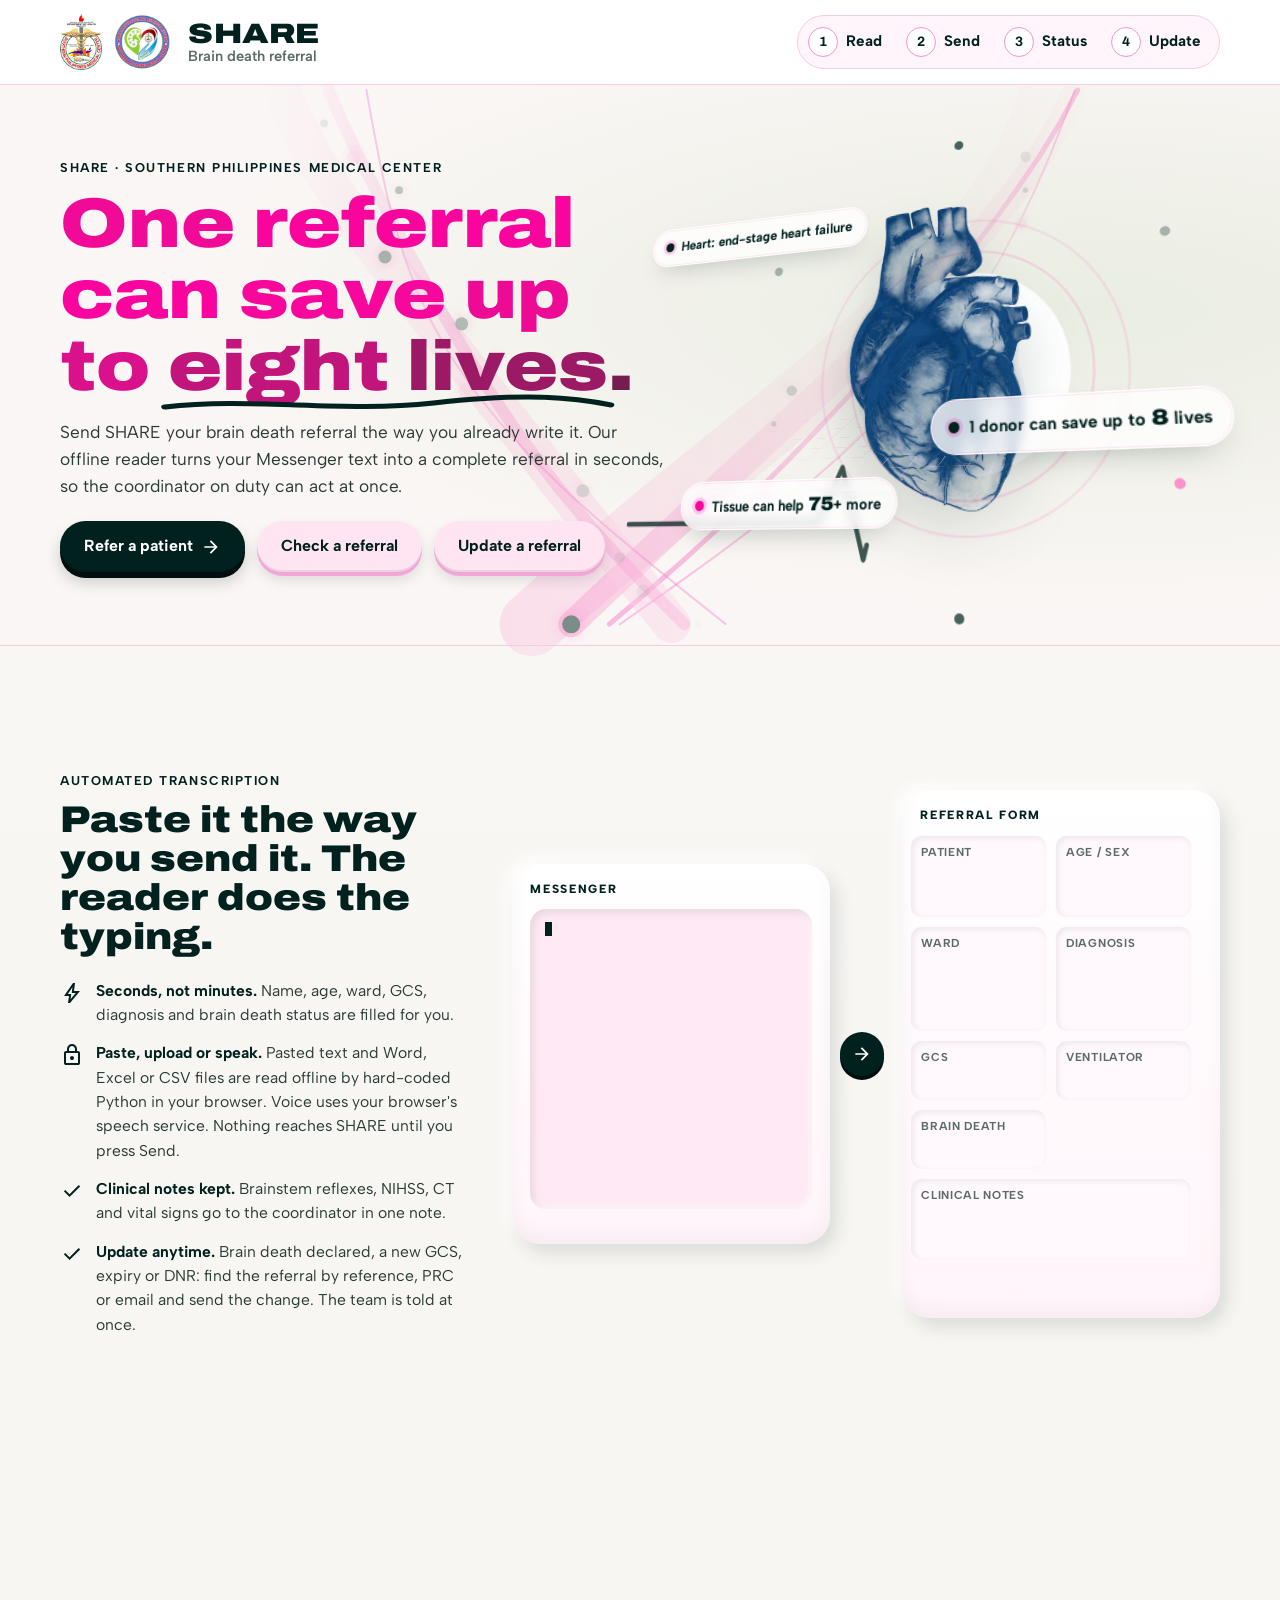
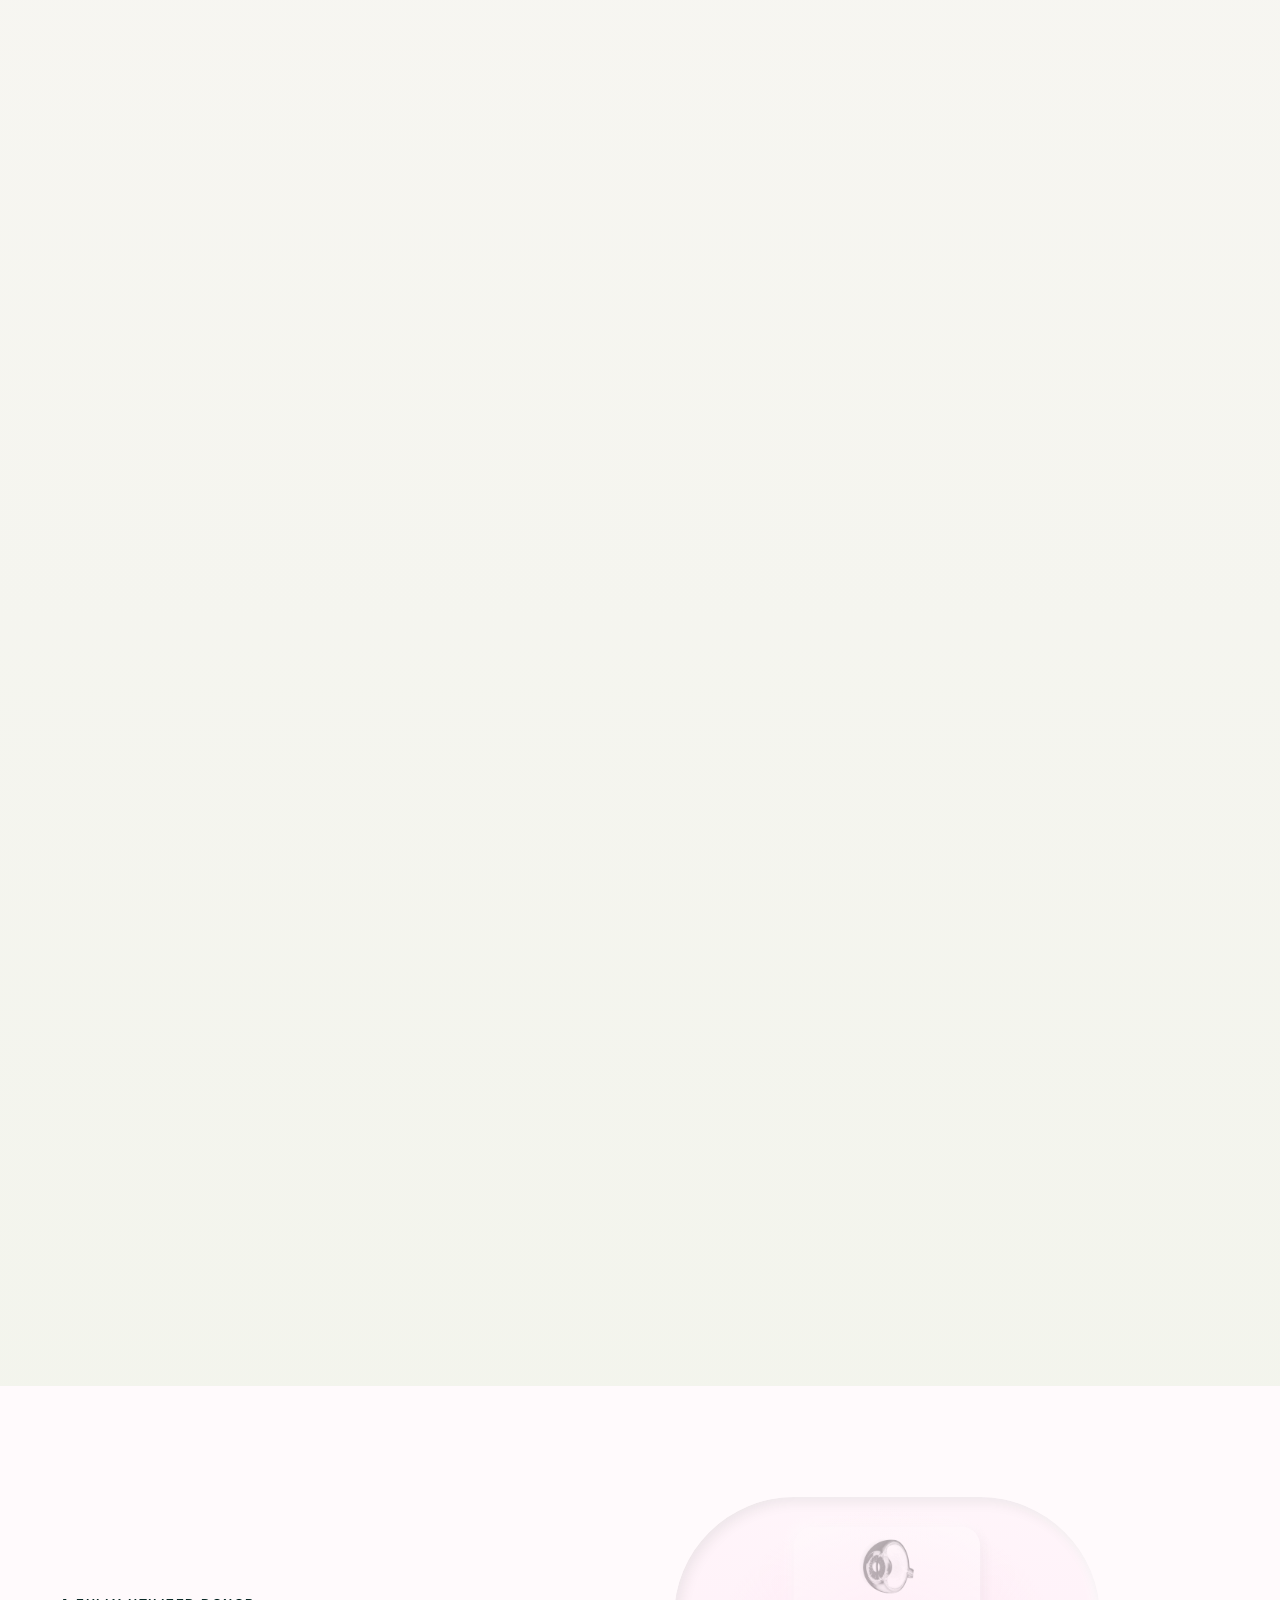
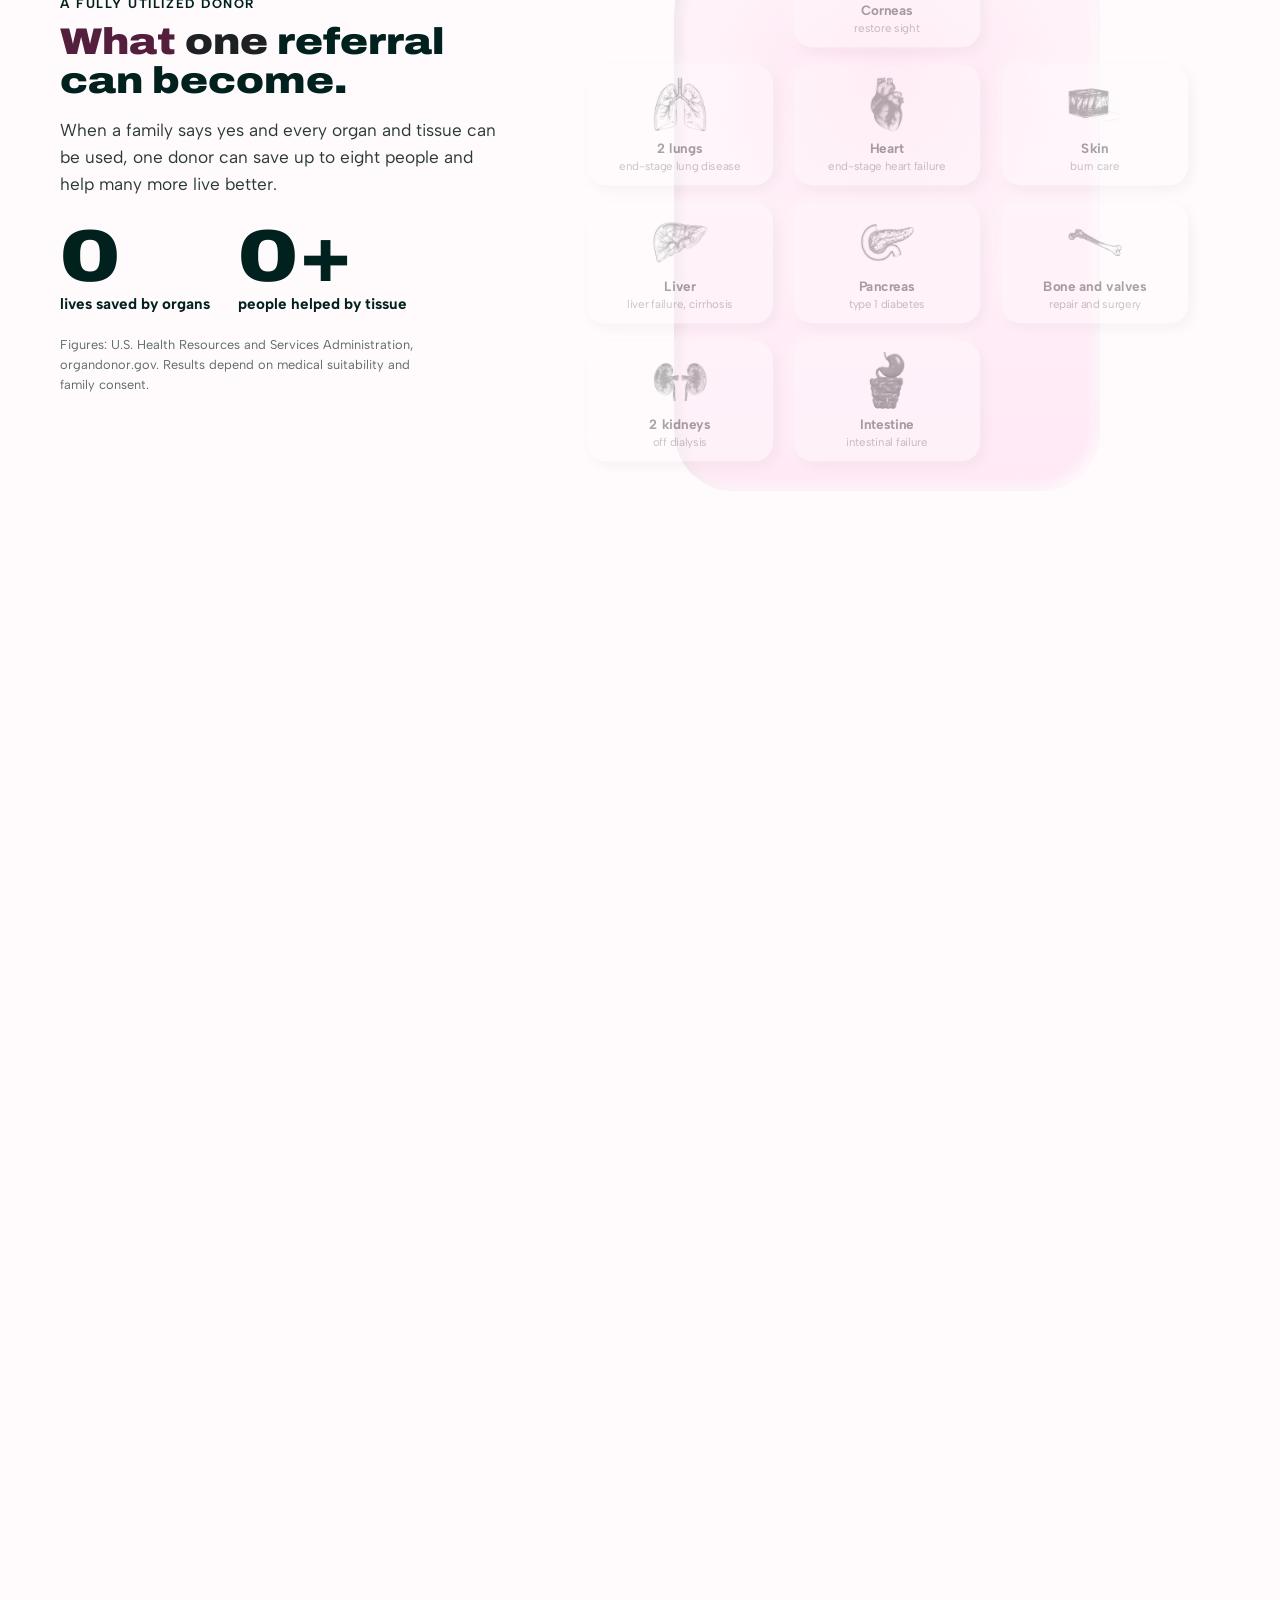
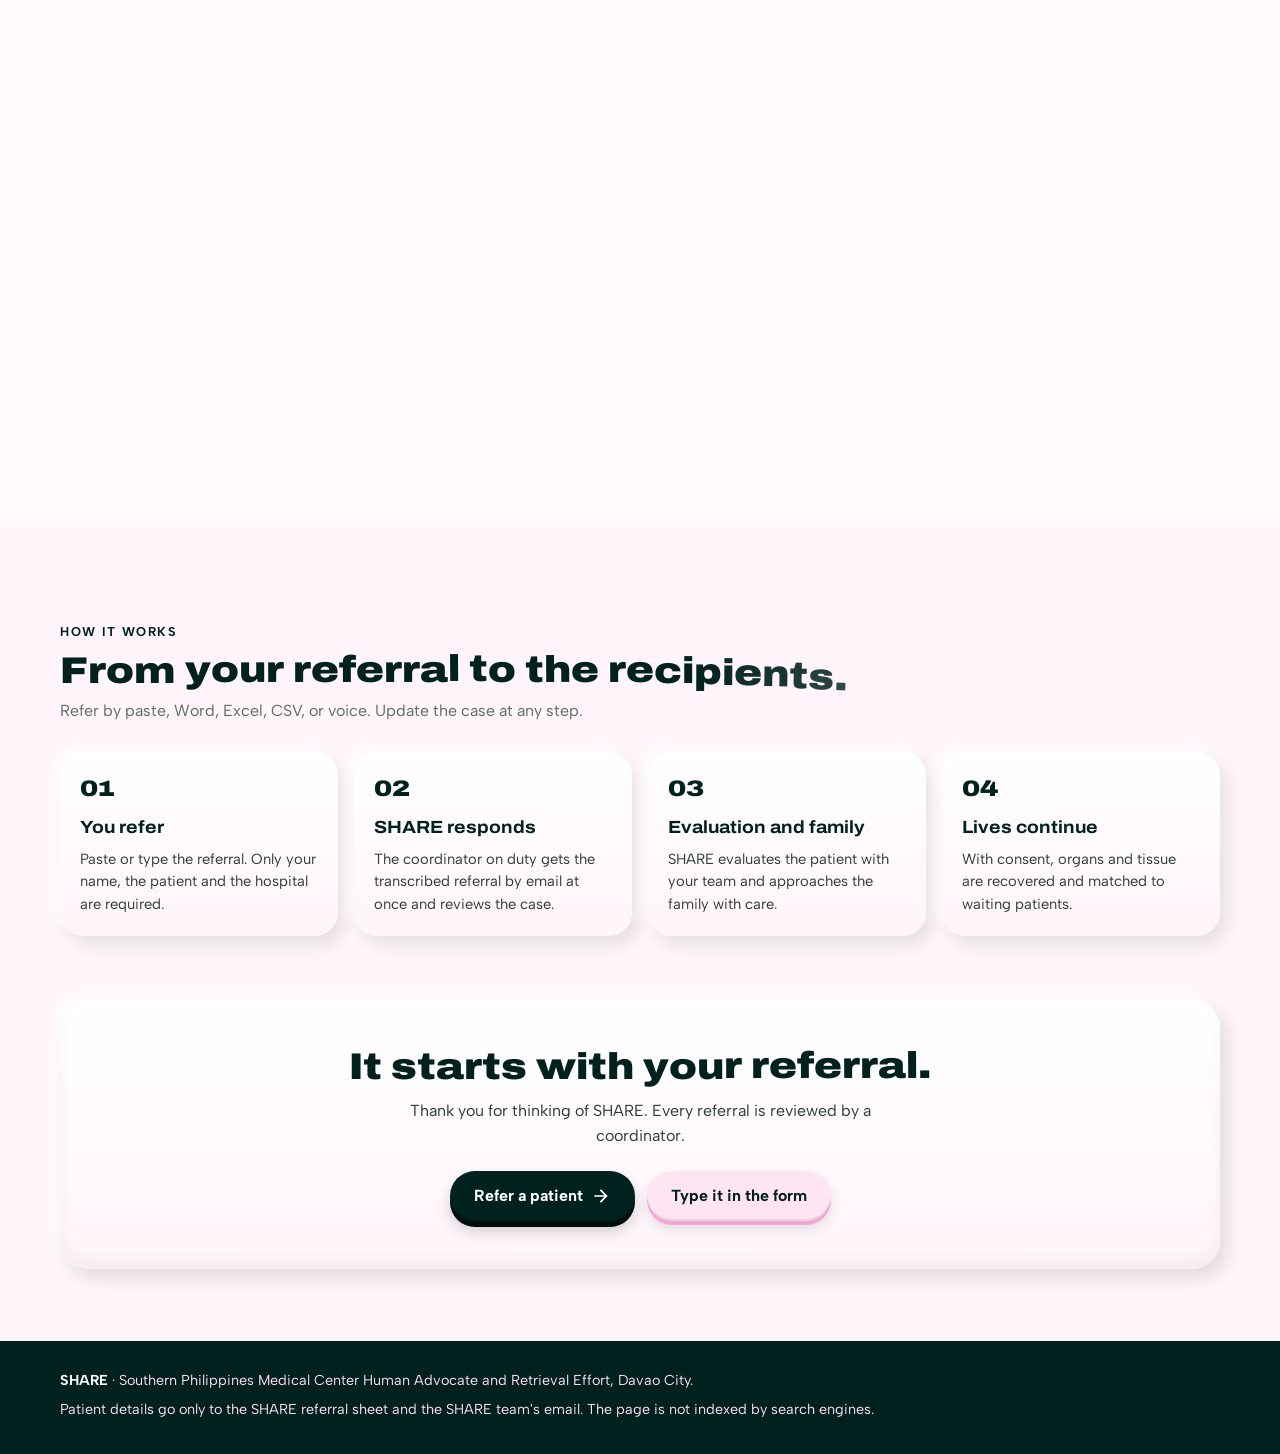
==== commit a2f40f63: "Intestine rebuilt from reference: sphere-chain stomach, Hilbert-folded bowel mass Co-Authored-By: Cl" ====
--- a/index.html
+++ b/index.html
@@ -161,7 +161,7 @@
             <li class="o-liver" data-organ data-lives="1"><img src="assets/art/liver.webp" width="560" height="560" alt="" loading="lazy" /><b>Liver</b><span>liver failure, cirrhosis</span></li>
             <li class="o-pancreas" data-organ data-lives="1"><img src="assets/art/pancreas.webp" width="320" height="320" alt="" loading="lazy" /><b>Pancreas</b><span>type 1 diabetes</span></li>
             <li class="o-kidneys" data-organ data-lives="2"><img src="assets/art/kidneys.webp" width="560" height="560" alt="" loading="lazy" /><b>2 kidneys</b><span>off dialysis</span></li>
-            <li class="o-intestine" data-organ data-lives="1"><img src="assets/art/intestine.webp" width="320" height="320" alt="" loading="lazy" /><b>Intestine</b><span>intestinal failure</span></li>
+            <li class="o-intestine" data-organ data-lives="1"><img src="assets/art/intestine.webp?v=3" width="320" height="320" alt="" loading="lazy" /><b>Intestine</b><span>intestinal failure</span></li>
             <li class="o-skin" data-organ data-kind="tissue"><img src="assets/art/skin.webp" width="320" height="320" alt="" loading="lazy" /><b>Skin</b><span>burn care</span></li>
             <li class="o-bones" data-organ data-kind="tissue"><img src="assets/art/bones.webp" width="320" height="320" alt="" loading="lazy" /><b>Bone and valves</b><span>repair and surgery</span></li>
           </ol>
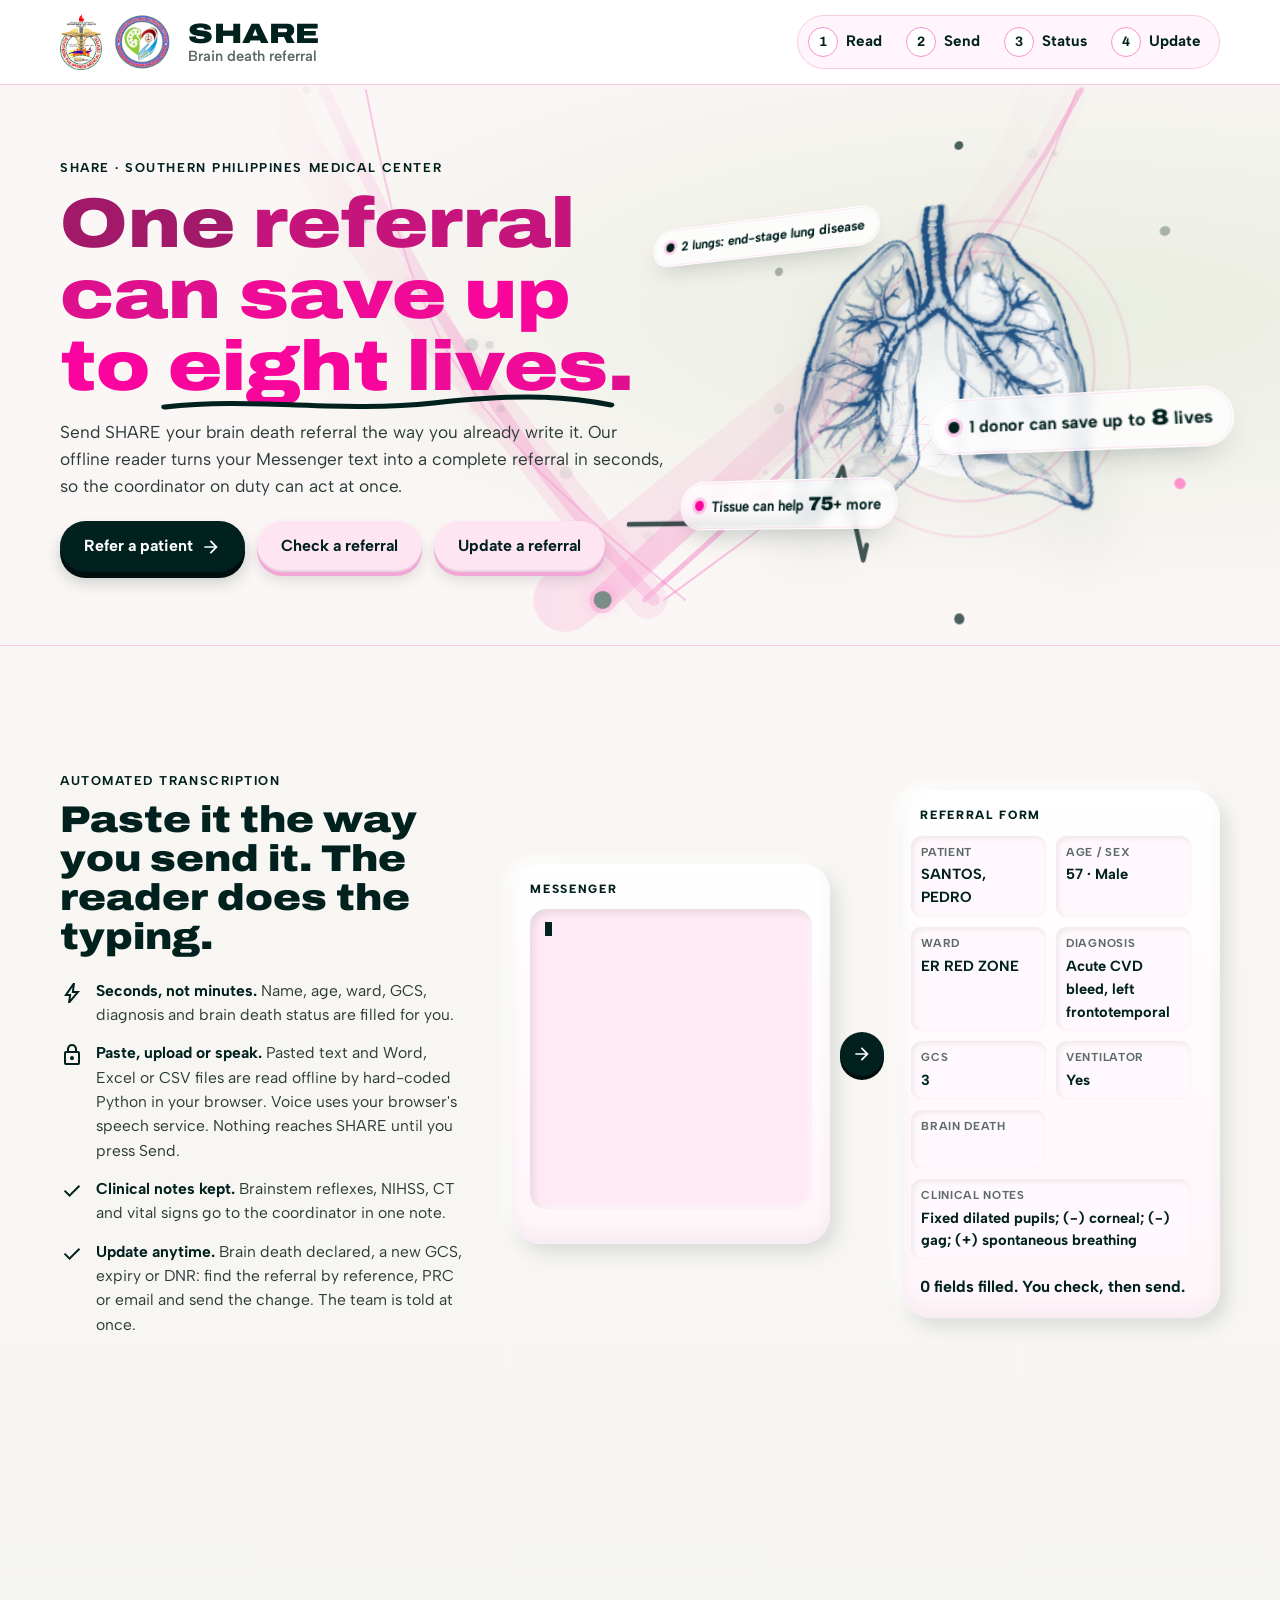
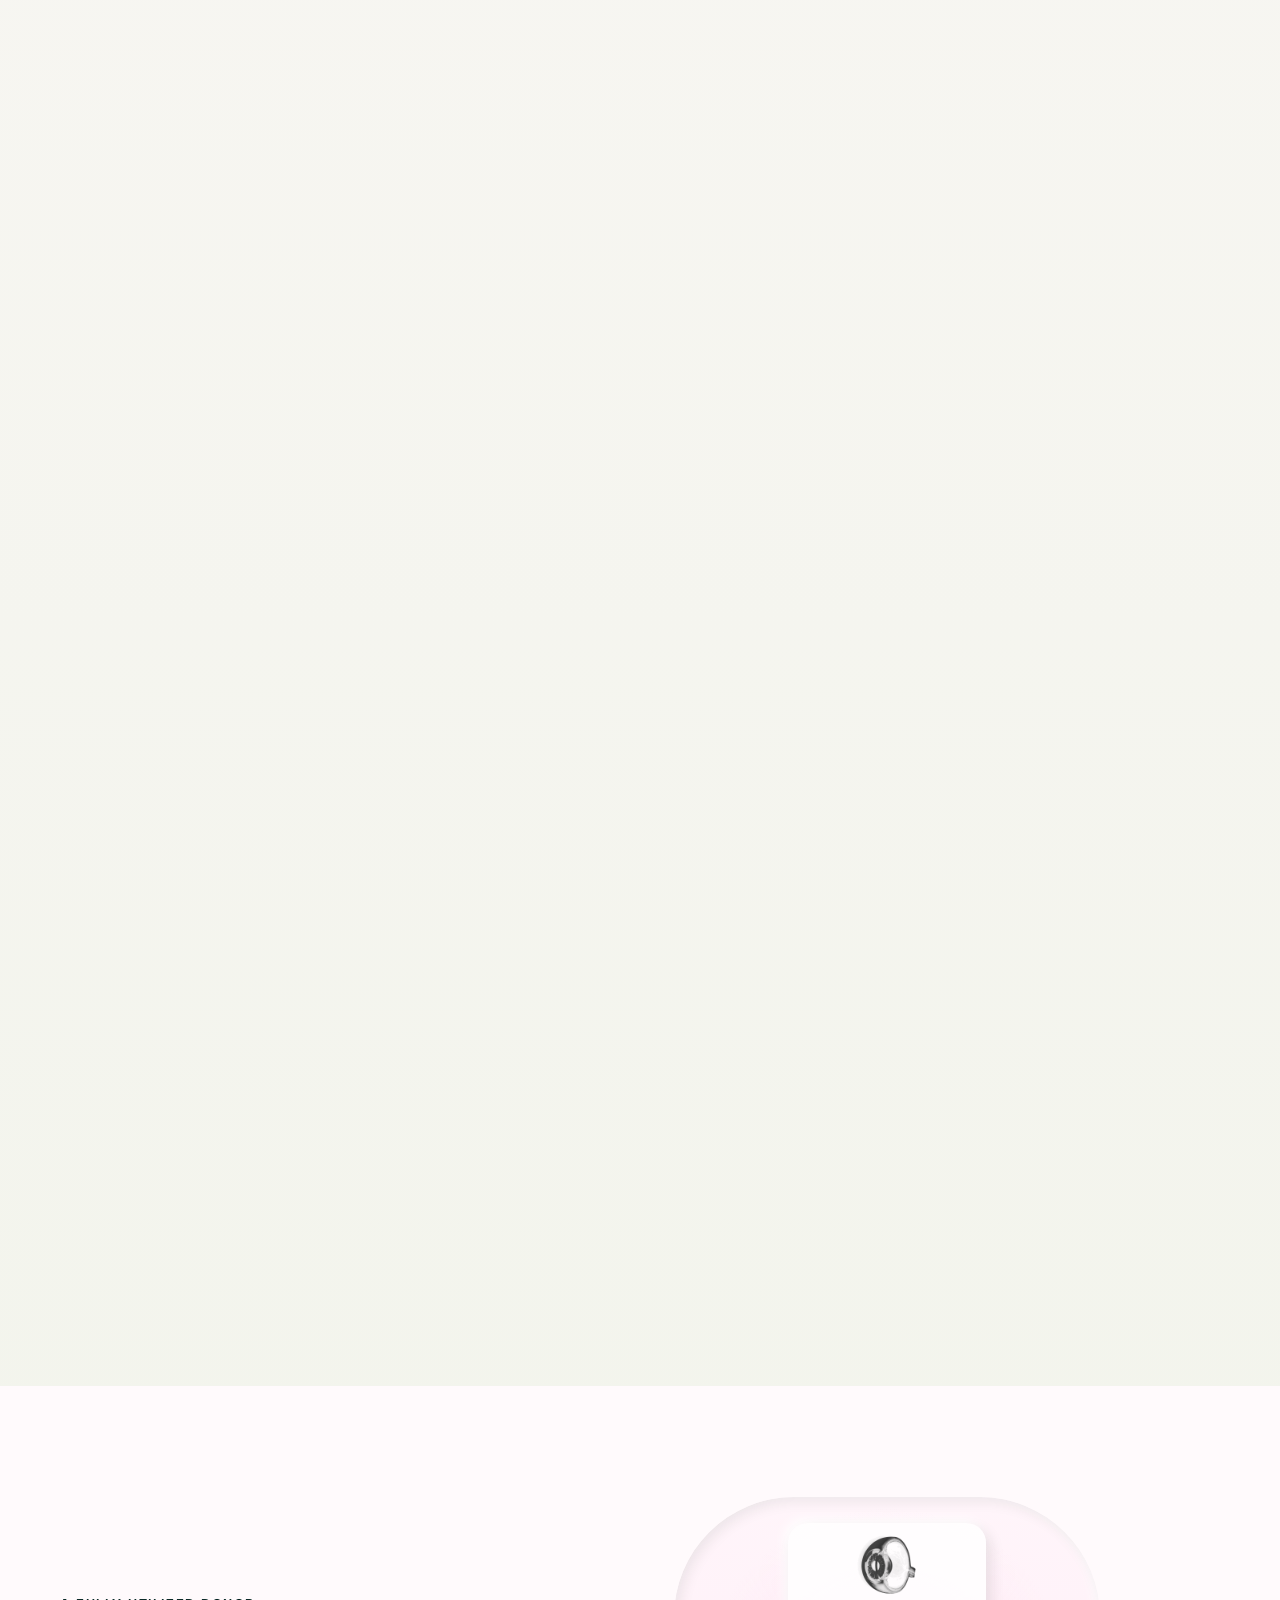
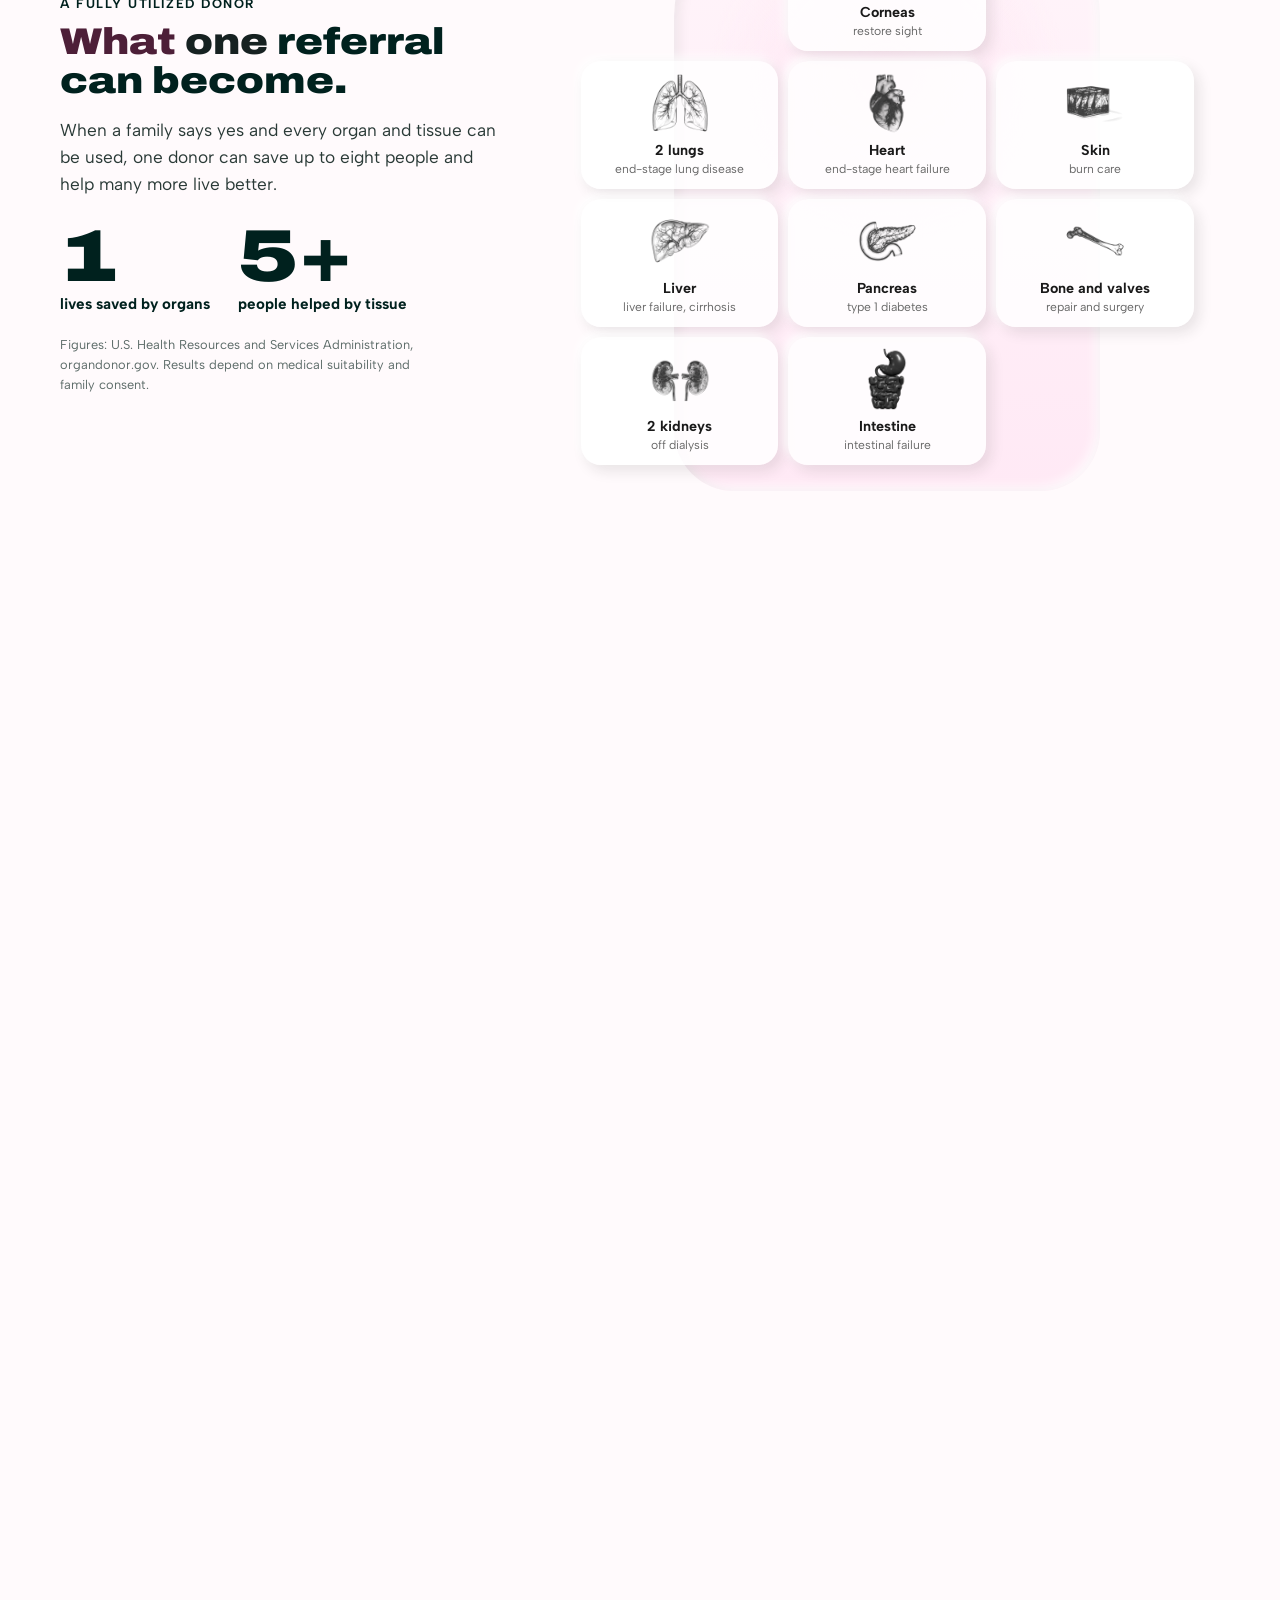
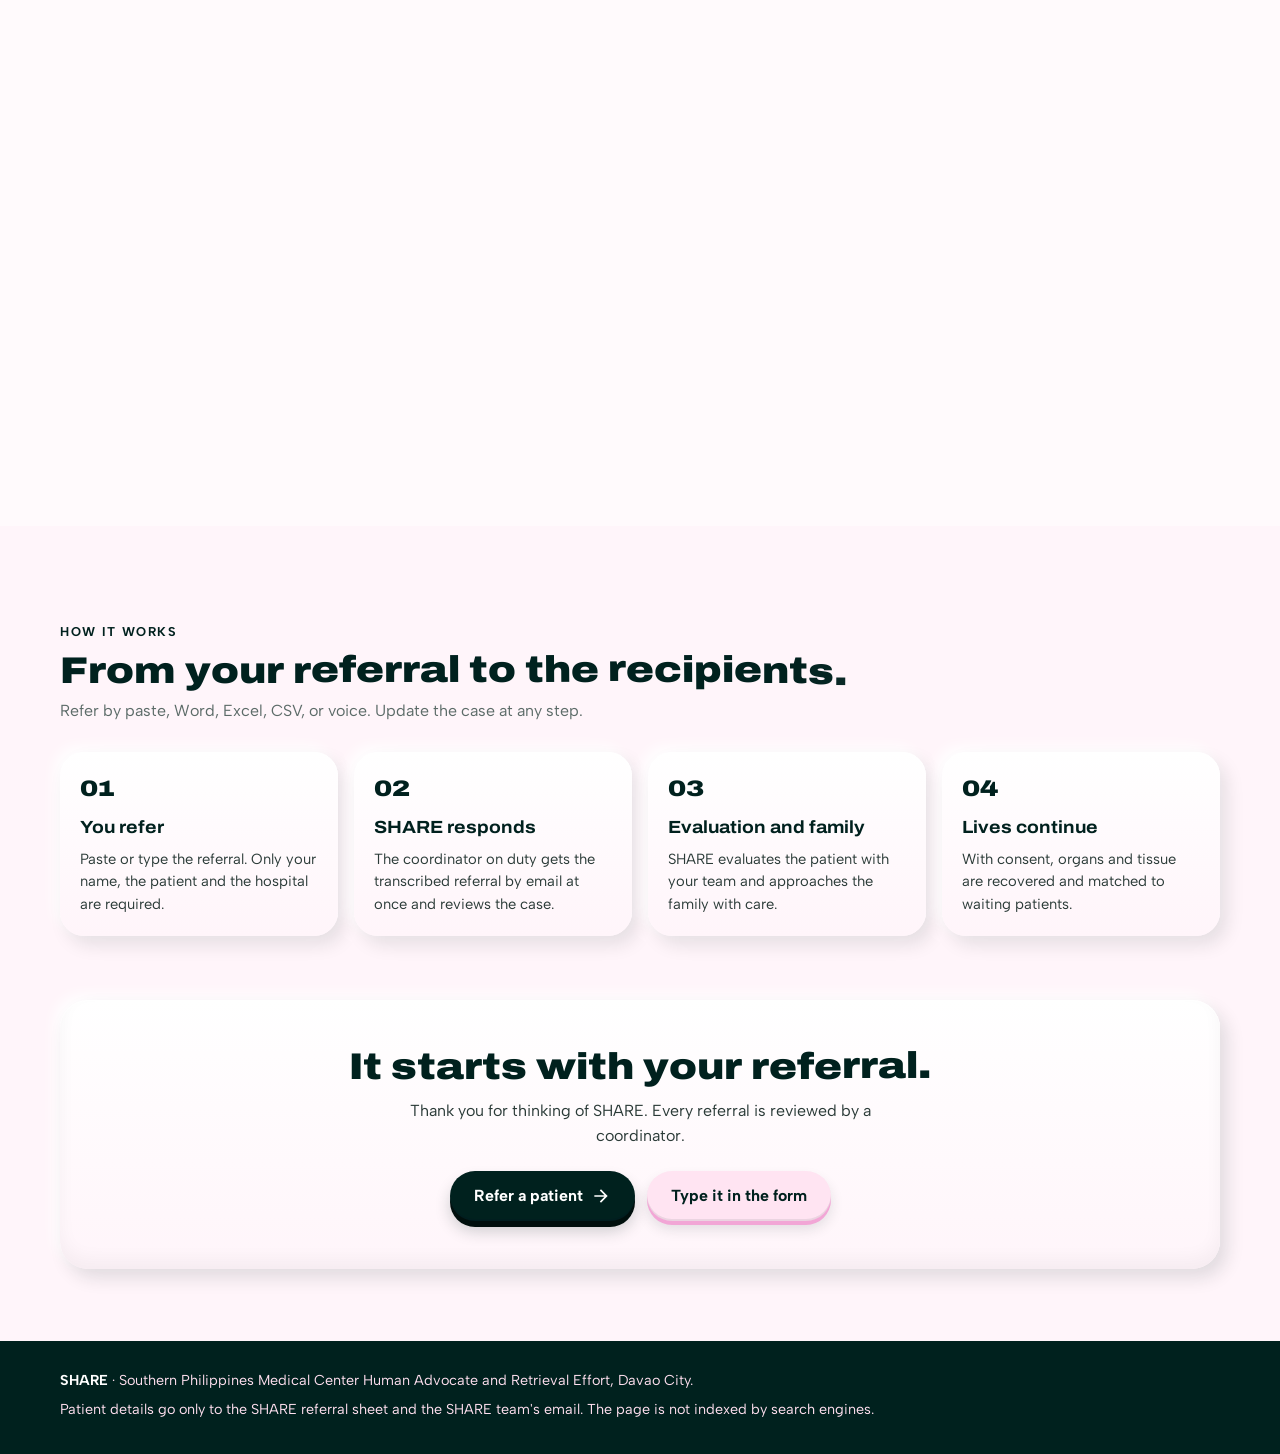
==== commit 6ba4b64a: "Same pink frame on every organ and tissue tile Co-Authored-By: Claude Opus 5.5 <noreply@anthropic.co" ====
--- a/index.html
+++ b/index.html
@@ -19,7 +19,7 @@
   <link rel="preconnect" href="https://fonts.gstatic.com" crossorigin />
   <link href="https://fonts.googleapis.com/css2?family=Albert+Sans:wght@400;500;600;700&family=Archivo:wdth,wght@62..125,500..900&display=swap" rel="stylesheet" />
   <link rel="stylesheet" href="css/styles.css?v=25" />
-  <link rel="stylesheet" href="css/landing.css?v=8" />
+  <link rel="stylesheet" href="css/landing.css?v=9" />
   <link rel="preload" as="image" href="assets/art/heart.webp" />
   <script src="js/config.js?v=9"></script>
 </head>
--- a/css/landing.css
+++ b/css/landing.css
@@ -63,8 +63,7 @@
 .no-art { display: grid; place-items: center; border-radius: 50%; background: var(--sage-soft); color: var(--green-deep); font-family: var(--font-display); font-weight: 900; }
 .body-map b { margin-top: 4px; font-size: 0.9rem; color: var(--green-ink); }
 .body-map li > span:last-child { font-size: 0.76rem; color: var(--muted); line-height: 1.3; }
-.body-map li.is-on { box-shadow: 0 0 0 2px var(--green), 5px 6px 18px rgba(251, 3, 158, 0.22); }
-.body-map li[data-kind="tissue"].is-on { box-shadow: 0 0 0 2px #FB039E, 5px 6px 18px rgba(251, 3, 158, 0.22); }
+.body-map li.is-on { box-shadow: 0 0 0 2px #FB039E, 5px 6px 18px rgba(251, 3, 158, 0.22); }
 .is-scrub .body-map li:not(.is-on) { opacity: 0.38; filter: grayscale(1); transform: scale(0.94); }
 .o-eyes { grid-area: eyes; } .o-lungs { grid-area: lungs; } .o-heart { grid-area: heart; } .o-skin { grid-area: skin; }
 .o-liver { grid-area: liver; } .o-pancreas { grid-area: pancreas; } .o-bones { grid-area: bones; }
